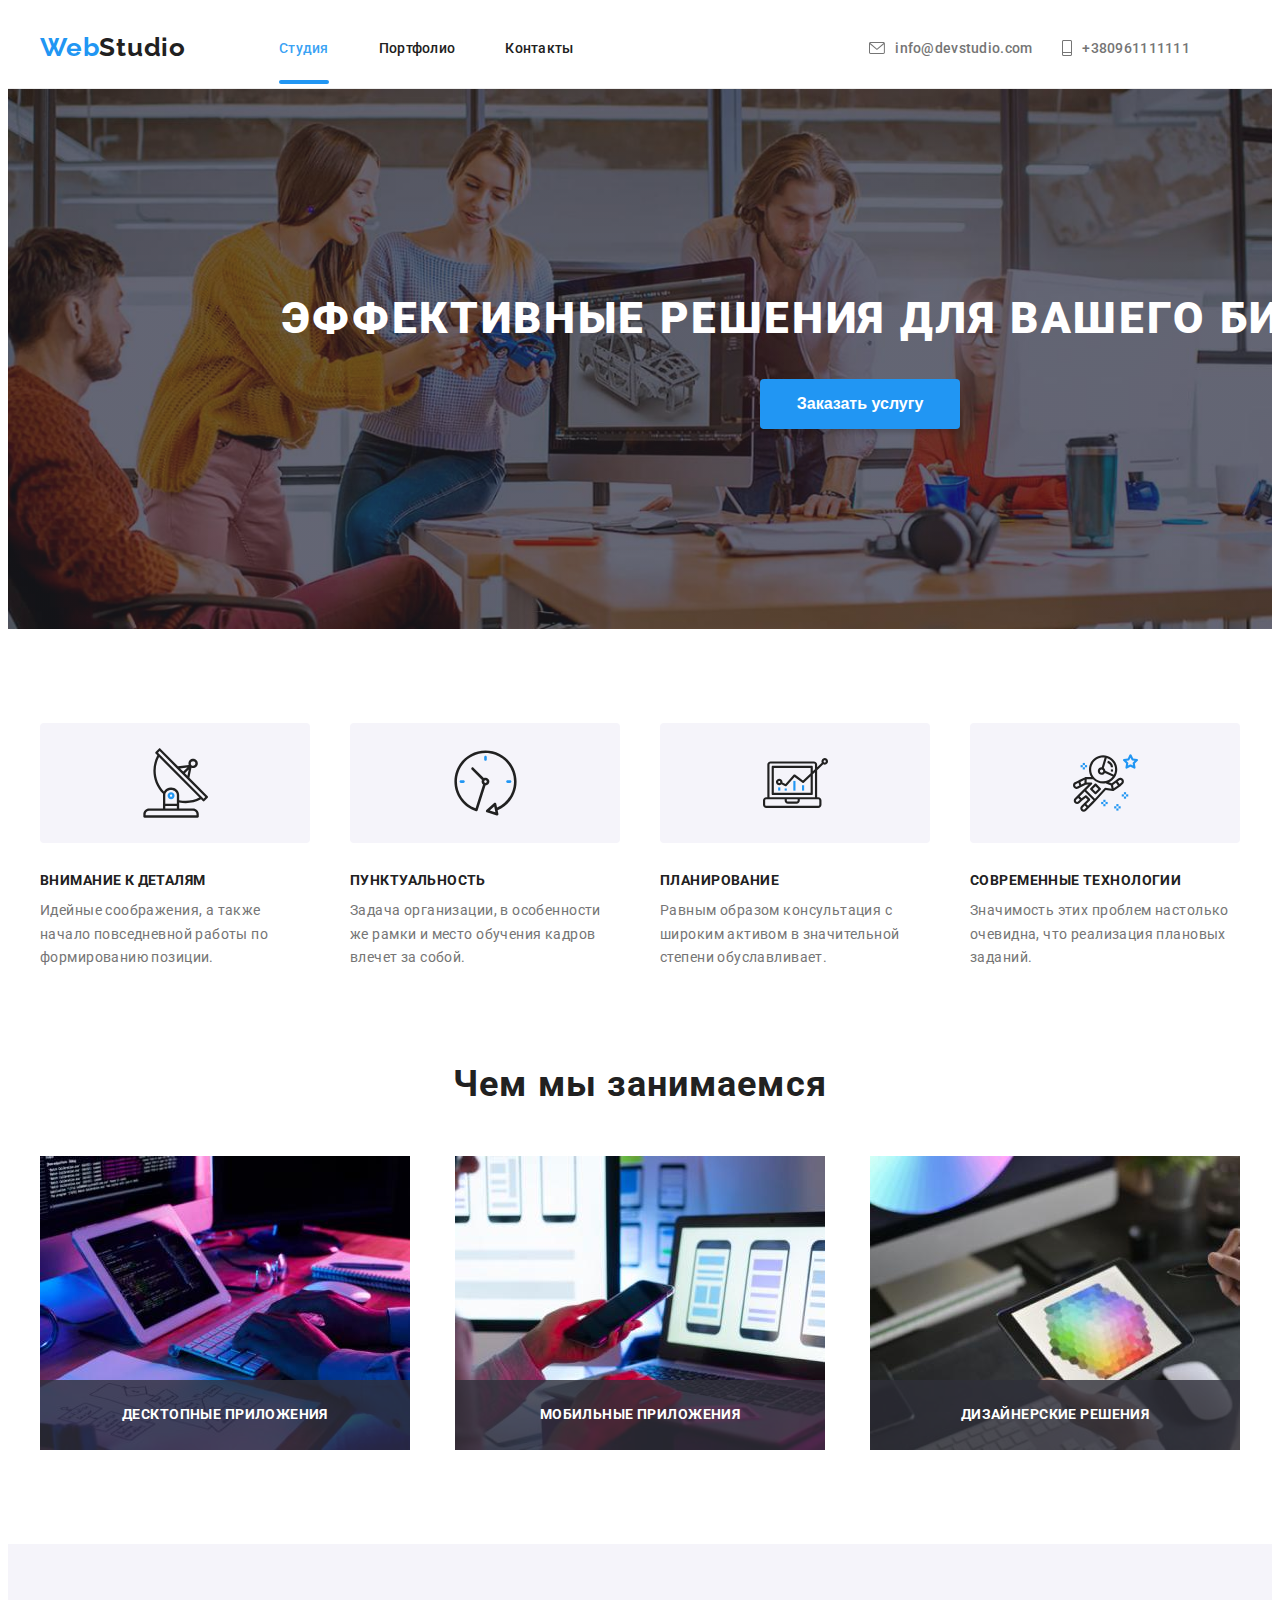
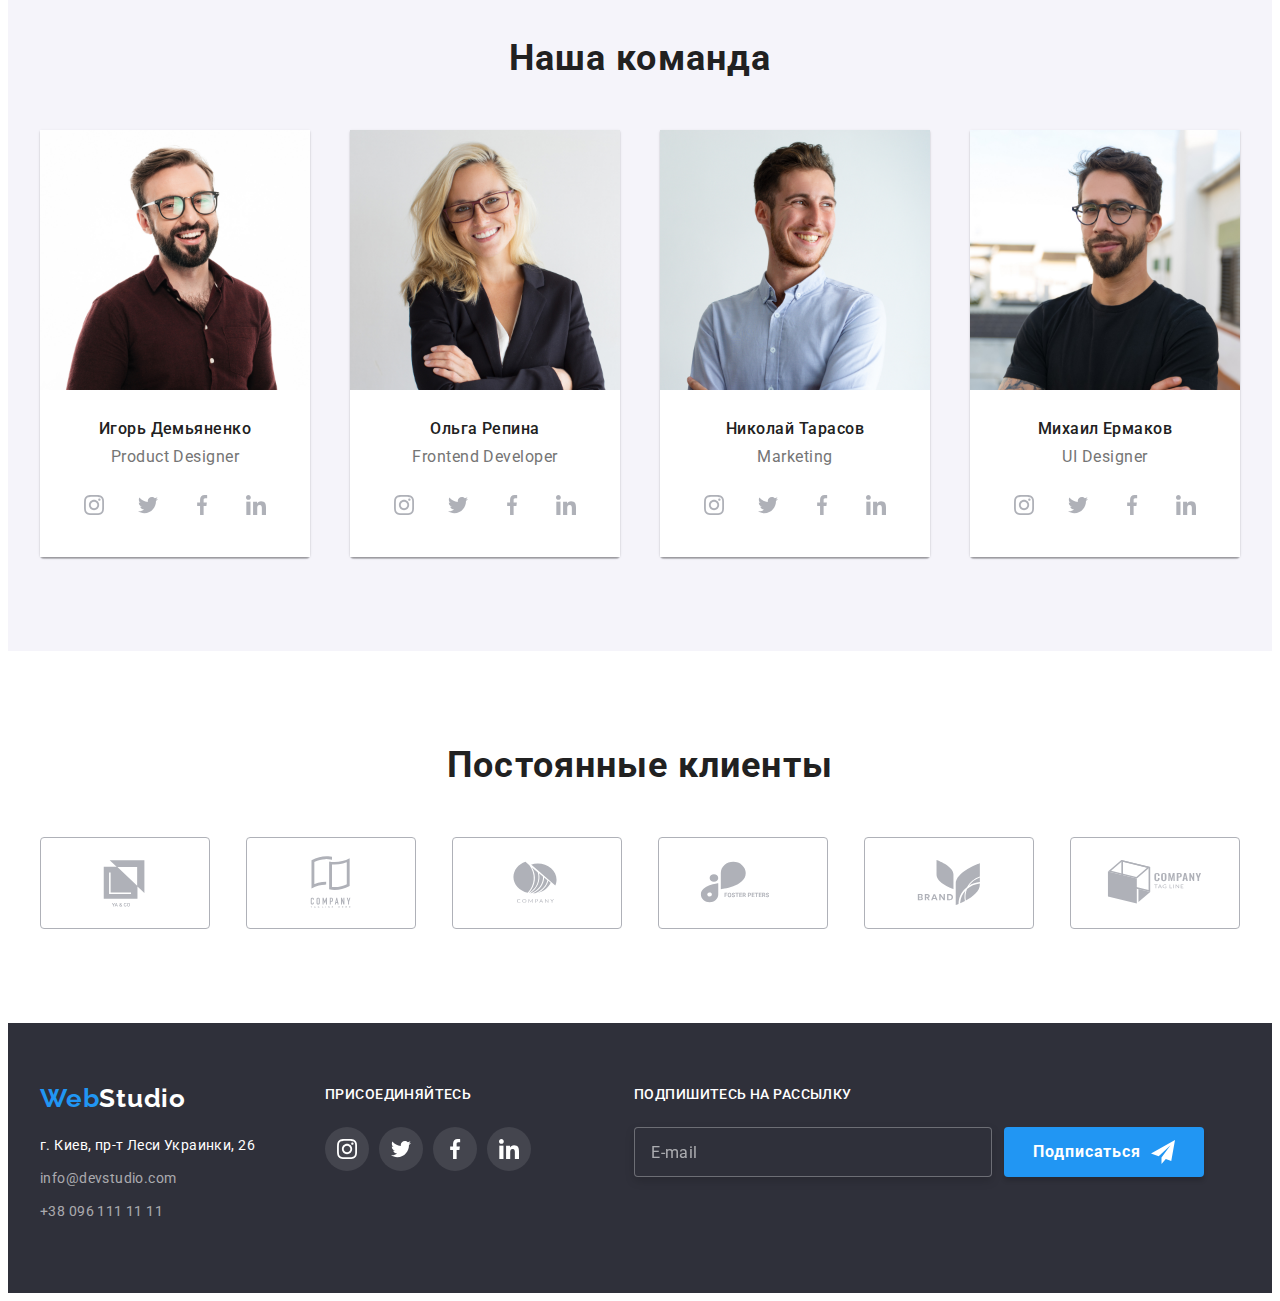
==== index.html @ 68a0ee24 "разбивка по файлам" ====
<!DOCTYPE html>
<html lang="ru">
<head>
    <meta charset="UTF-8">
    <meta http-equiv="X-UA-Compatible" content="IE=edge">
    <meta name="viewport" content="width=device-width, initial-scale=1.0">
    <title>Document</title>
    <link href="https://fonts.googleapis.com/css2?family=Raleway:wght@700&family=Roboto:wght@400;500;700;900&display=swap"
    rel="stylesheet">
    <link
    rel="stylesheet"
    href="https://cdnjs.cloudflare.com/ajax/libs/modern-normalize/1.0.0/modern-normalize.min.css"
    integrity="sha512-ISS7cAi1PEhQ8jnbJpJZMd29NlhNj4AWYyLOSp2CE/CsHxTCu+r+t0D2yoJudVrd0/8fTVPUVDzY5Tvli75u/g=="
    crossorigin="anonymous"/>
<link rel="stylesheet" href="./css/styles.css">
<link rel="stylesheet" href="./css/main.min.css">
</head>
<body>
    <header class="header">
        <div class="container header-container">
          <nav class="header-navigation">
            <a class="link header-logo" href="http://WebStudio">Web<span class="logo-second-color">Studio</span> </a>
            <ul class="list header-list">
              <li class="header-item">
                <a class="link header-link current" href="./index.html">Студия</a>
              </li>
              <li class="header-item">
                <a class="link header-link" href="./portfolio.html">Портфолио</a>
              </li>
              <li class="header-item"><a class="link header-link" href="">Контакты</a></li>
            </ul>
          </nav>
          <ul class="list contacts-list">
            <li class="header-contacts">
              <a class="link header-mail" href="tel:info@devstudio.com">
              <svg class="header-icon" width="16" height="12"> <use href="./images/icons.svg#icon-envelope">
              </use></svg>info@devstudio.com</a></li>
            <li class="header-contacts">
              <a class="link header-mail" href="mailto:+380961111111">
                <svg class="header-icon" width="10" height="16">
                  <use href="./images/icons.svg#icon-mobilka"></use>
                </svg> +380961111111</a></li>
          </ul>
        </div>
      </header>

<main class="main">
<section class="section motto">
    <div class="container motto-container">
    <h1 class="title-one">Эффективные решения для вашего бизнеса</h1>
    <button class="btn main-btn" type="button" data-modal-open>Заказать услугу</button>
    </div>
</section>

<section class="section hero">
    <div class="container hero-container">
    <ul class="list hero-list">
        <li class="hero-item"><div class="hero-box"><svg class="hero-icon" width="65" height="70">
            <use href="./images/icons.svg#icon-tarelka"></use>
        </svg> </div><h3 class="title-three">Внимание к деталям</h3>
            <p class="hero-text">Идейные соображения, а также начало повседневной работы по формированию позиции.</p></li>
        <li class="hero-item"><div class="hero-box"><svg class="hero-icon" width="65" height="70">
            <use href="./images/icons.svg#icon-clock-1"></use>
        </svg> </div><h3 class="title-three">Пунктуальность</h3>
            <p class="hero-text">Задача организации, в особенности же рамки и место обучения кадров влечет за собой.</p></li>
        <li class="hero-item"> <div class="hero-box"> <svg class="hero-icon" width="65" height="70">
            <use href="./images/icons.svg#icon-diagram-1"></use>
        </svg> </div> <h3 class="title-three">Планирование</h3>
            <p class="hero-text">Равным образом консультация с широким активом в значительной степени обуславливает.</p></li>
        <li class="hero-item"> <div class="hero-box">  <svg class="hero-icon" width="65" height="70">
            <use href="./images/icons.svg#icon-astronaut-1"></use>
        </svg> </div><h3 class="title-three">Современные технологии</h3>
            <p class="hero-text">Значимость этих проблем настолько очевидна, что реализация плановых заданий.</p></li>
    </ul>
    </div>
</section>

<section class="section whaddowedo">
    <div class="container whaddowedo-container">
    <h2 class="title-two">Чем мы занимаемся</h2>
    <ul class="list whaddowedo-list">
        <li class="whaddowedo-item">
            <img src="./images/ruki.jpg" alt="чем мы занимаемся" width="370" height="294">
            <div class="whaddowedo-box">
                <p class="whaddowedo-text">Десктопные приложения</p>
            </div>
        </li>
    <li class="whaddowedo-item">
        <img src="./images/mobila.jpg" alt="для мобильных устройств" width="370" height="294">
        <div class="whaddowedo-box">
            <p class="whaddowedo-text">Мобильные приложения</p>
        </div>
    </li>
    <li class="whaddowedo-item">
        <img src="./images/planshet.jpg" alt="для планшетов" width="370" height="294">
        <div class="whaddowedo-box">
            <p class="whaddowedo-text">Дизайнерские решения</p>
        </div>
    </li>
   </ul>
    </div>
</section>


<section class="section team">
    <div class="container team-container"> 
    <h2 class="title-two">Наша команда</h2>
    <ul class="list team-list">
        <li class="team-item"><img src="./images/demianenko.jpg" alt="Демьяненко" width="270" height="260"> <div class="team-card"> <h3 class="title-four">Игорь Демьяненко</h3><p class="team-text" lang="en">Product Designer</p>
            <ul class="team-social-list">
        <li class="list team-social-item"><a class="team-social-link" href="#">
            <svg class="team-social-icon" width = "20" height = "20">
                <use href="./images/icons.svg#icon-instagram-2"></use>
            </svg> 
        </a></li>
        <li class="list team-social-item"> <a class="team-social-link" href="#"><svg class="team-social-icon" width = "20" height = "20">
            <use href="./images/icons.svg#icon-twitter-1"></use>
        </svg> </a></li>
        <li class="list team-social-item"><a class="team-social-link" href="#"><svg class="team-social-icon" width = "20" height = "20">
            <use href="./images/icons.svg#icon-facebook-1"></use>
        </svg> </a></li>
        <li class="list team-social-item"><a class="team-social-link" href="#"><svg class="team-social-icon" width = "20" height = "20">
            <use href="./images/icons.svg#icon-linkedin-1"></use>
        </svg> </a></li>
    </ul></div></li>
        <li class="team-item"><img src="./images/repina.jpg" alt="Репина" width="270" height="260"><div class="team-card"><h3 class="title-four">Ольга Репина</h3><p class="team-text" lang="en">Frontend Developer
        </p>         <ul class="team-social-list">
            <li class="list team-social-item"><a class="team-social-link" href="#">
                <svg class="team-social-icon" width = "20" height = "20">
                    <use href="./images/icons.svg#icon-instagram-2"></use>
                </svg> 
            </a></li>
            <li class="list team-social-item"> <a class="team-social-link" href="#"><svg class="team-social-icon" width = "20" height = "20">
                <use href="./images/icons.svg#icon-twitter-1"></use>
            </svg> </a></li>
            <li class="list team-social-item"><a class="team-social-link" href="#"><svg class="team-social-icon" width = "20" height = "20">
                <use href="./images/icons.svg#icon-facebook-1"></use>
            </svg> </a></li>
            <li class="list team-social-item"><a class="team-social-link" href="#"><svg class="team-social-icon" width = "20" height = "20">
                <use href="./images/icons.svg#icon-linkedin-1"></use>
            </svg> </a></li>
        </ul></div></li>
        <li class="team-item"><img src="./images/tarasov.jpg" alt="Тарасов" width="270" height="260"><div class="team-card"><h3 class="title-four">Николай Тарасов</h3><p class="team-text" lang="en">Marketing</p>         <ul class="team-social-list">
            <li class="list team-social-item"><a class="team-social-link" href="#">
                <svg class="team-social-icon" width = "20" height = "20">
                    <use href="./images/icons.svg#icon-instagram-2"></use>
                </svg> 
            </a></li>
            <li class="list team-social-item"> <a class="team-social-link" href="#"><svg class="team-social-icon" width = "20" height = "20">
                <use href="./images/icons.svg#icon-twitter-1"></use>
            </svg> </a></li>
            <li class="list team-social-item"><a class="team-social-link" href="#"><svg class="team-social-icon" width = "20" height = "20">
                <use href="./images/icons.svg#icon-facebook-1"></use>
            </svg> </a></li>
            <li class="list team-social-item"><a class="team-social-link" href="#"><svg class="team-social-icon" width = "20" height = "20">
                <use href="./images/icons.svg#icon-linkedin-1"></use>
            </svg> </a></li>
        </ul></div></li>
        <li class="team-item"><img src="./images/yermakov.jpg" alt="Ермаков" width="270" height="260"><div class="team-card"><h3 class="title-four">Михаил Ермаков</h3><p class="team-text" lang="en">UI Designer</p>         <ul class="team-social-list">
            <li class="list team-social-item"><a class="team-social-link" href="#">
                <svg class="team-social-icon" width = "20" height = "20">
                    <use href="./images/icons.svg#icon-instagram-2"></use>
                </svg> 
            </a></li>
            <li class="list team-social-item"> <a class="team-social-link" href="#"><svg class="team-social-icon" width = "20" height = "20">
                <use href="./images/icons.svg#icon-twitter-1"></use>
            </svg> </a></li>
            <li class="list team-social-item"><a class="team-social-link" href="#"><svg class="team-social-icon" width = "20" height = "20">
                <use href="./images/icons.svg#icon-facebook-1"></use>
            </svg> </a></li>
            <li class="list team-social-item"><a class="team-social-link" href="#"><svg class="team-social-icon" width = "20" height = "20">
                <use href="./images/icons.svg#icon-linkedin-1"></use>
            </svg> </a></li>
        </ul></div></li>
    </ul>
    </div>
</section>

<section class="section clients">
    <div class="container">
        <h2 class="title-two">Постоянные клиенты</h2>
    <ul class="list clients-list">
        <li class="clients-item"><a class="clients-link" href="#"><svg class="clients-icon">
            <use href="./images/icons.svg#icon-logosquare"></use></svg></a></li>
        <li class="clients-item"><a class="clients-link" href="#"><svg class="clients-icon">
            <use href="./images/icons.svg#icon-logobook"></use></svg></a></li>
        <li class="clients-item"><a class="clients-link" href="#"><svg class="clients-icon">
            <use href="./images/icons.svg#icon-logooval"></use></svg></a></li>
        <li class="clients-item"><a class="clients-link" href="#"><svg class="clients-icon">
            <use href="./images/icons.svg#icon-logofoster"></use></svg></a></li>
        <li class="clients-item"><a class="clients-link" href="#"><svg class="clients-icon">
            <use href="./images/icons.svg#icon-logobrand"></use></svg></a></li>
        <li class="clients-item"><a class="clients-link" href="#"><svg class="clients-icon">
            <use href="./images/icons.svg#icon-logocomp"></use></svg></a></li>
    </ul>
    </div>
</section>

</main>
<footer class="footer">
    <div class="container footer-container">
        <div class="footer-contacts">
    <a class="link footer-logo" href="http://WebStudio">Web<span class="logo-third-color">Studio</span> </a>
<address>
    <ul class="list footer-list">
        <li class="footer-contact"><a class="link footer-address" href="https://goo.gl/maps/e6FK5a6FQXhLv9fTA" target="_blank" rel="noopener noreferrer">г. Киев, пр-т Леси Украинки, 26</a>
</li>
<li class="footer-contact"><a class="link footer-mail" href="mailto:info@example.com">info@devstudio.com</a> 
</li>
<li class="footer-contact"><a class="link footer-mail" href="tel:+380961111111">+38 096 111 11 11</a>
</li>
</ul>
</address>
        </div>
<div class="footer-social">
    <h4 class="title-five">присоединяйтесь</h4>
    <ul class="list footer-social-list"> 
        <li><a class="footer-social-link" href="#"><svg class="footer-social-icon" width = "20" height = "20">
            <use href="./images/icons.svg#icon-instagram-2"></use>
        </svg> </a></li>
        <li><a class="footer-social-link" href="#"><svg class="footer-social-icon" width = "20" height = "20">
            <use href="./images/icons.svg#icon-twitter-1"></use>
        </svg> </a></li>
        <li><a class="footer-social-link" href="#"><svg class="footer-social-icon" width = "20" height = "20">
            <use href="./images/icons.svg#icon-facebook-1"></use>
        </svg> </a></li>
        <li><a class="footer-social-link" href="#"><svg class="footer-social-icon" width = "20" height = "20">
            <use href="./images/icons.svg#icon-linkedin-1"></use>
        </svg> </a></li>
    </ul>
</div>
<div class="footer-subscribe">
<h4 class="title-five">Подпишитесь на рассылку</h4>
<div class="subscribe-wrap">
    <form action="#" class="subscribe">
        <input type="text" 
        class="subscribe-input" 
        name="email" 
        placeholder="E-mail">
    </form>
    <button type="submit" class="btn subscribe-btn">Подписаться <svg class="subscribe-btn-icon" width = "24" height = "24">
        <use href="./images/icons.svg#icon-send"></use>
    </svg></button>
</div>
</div>
    </div>
</footer>
<div class="backdrop is-hidden" data-modal>
    <div class="modal">
    <button type="button" class="modal-close" data-modal-close>
    <svg class="modal-close-icon" width="11" height="11"> <use href="./images/icons.svg#icon-close"></use>
            </svg>
        </button>
        <p class="modal-title">Оставьте свои данные, мы вам перезвоним</p>
        <form action="#" class="modal-form">
            <div class="modal-field">
            <label class="modal-label-text">Имя </label>
            <div class="input-wrap">
            <input type="text" name="user-name" id="" class="modal-form-input" >
            <svg class="input-icon" width = "12" height = "12">
                <use href="./images/icons.svg#icon-head"></use></svg></div>
        </div>
        <div class="modal-field">
            <label class="modal-label-text">Телефон </label><div class="input-wrap">
            <input type="text" name="user-tel" id="" class="modal-form-input"><svg class="input-icon" width = "13" height = "13">
                <use href="./images/icons.svg#icon-truba"></use></svg></div>
        </div>
        <div class="modal-field">   
            <label class="modal-label-text">
                Почта </label><div class="input-wrap">
            <input type="text" name="user-email" id="" class="modal-form-input"><svg class="input-icon" width = "15" height = "12">
                <use href="./images/icons.svg#icon-email-black"></use></svg>
        </div> </div>
        <div class="modal-field"> 
        <label class="modal-label-text">
                Комментарий </label>
            <textarea name="user-comment"
            id="user-comment"
            class="modal-form-comment"
            placeholder="Введите текст"></textarea> 
        </div>

        <div class="modal-field">   
         <input type="checkbox" name="policy" id="policy" class="modal-check visually-hidden">
        
<label for="policy" class="policy-text"><span class="policy-item">
    <svg class="check-icon" width = "11" height = "8">
        <use href="./images/icons.svg#icon-check"></use></svg>
</span> Соглашаюсь с рассылкой и принимаю <a href="#" class="link policy-link"> Условия договора</a></label></div>

            <button type="submit" class="btn main-btn modal-btn">Отправить</button>


        </form>
    </div>
</div>
<script src="./js/modal.js"></script>
</body>
</html>
---- css/styles.css ----
/*------------------------------------------------HEADER------------------------*/

/*------------------------------------------------main------------------------*/


/*------------------------------------------ FOOTER -------------------------*/


/*----------------------------PORTFOLIO--------------------------*/
---- css/main.min.css ----
:root{--header-text-color: #757575;--main-title-color: #ffffff;--second-title-color: #212121;--main-text-color: #757575;--second-text-color: rgba(255, 255, 255, 0.6);--logo-color: #2196f3;--logo-second-color: #212121;--logo-third-color: #ffffff;--accent-color: #2196f3;--main-btn-color: #2196f3;--footer-bcg-color: #2f303a;--portfolio-button-color: #f5f4fa;--motto-background-color: rgba(47, 48, 58, 0.4)}p,h1,h2,h3,h4,h5,h6{margin:0}ul{margin:0;padding:0}img{display:block}body{font-family:'Raleway', sans-serif;font-family:'Roboto', sans-serif}.list{list-style:none;padding:0;margin:0}.link{text-decoration:none}.container{width:1200px;margin-left:auto;margin-right:auto;margin:0 auto;padding-left:15px;padding-right:15px}.section{padding-top:94px;padding-bottom:94px}.visually-hidden{position:absolute;white-space:nowrap;width:1px;height:1px;overflow:hidden;border:0;padding:0;clip:rect(0 0 0 0);clip-path:inset(50%);margin:-1px}.btn{border:none;border-radius:4px;cursor:pointer;outline:none}.header{background-color:#ffffff;border-bottom:1px solid #ececec}.header-list{display:flex;align-items:center}.contacts-list{display:flex;align-items:center;margin-left:auto;margin-right:50px}.header-container{display:flex;align-items:center}.header-navigation{display:flex;align-items:center}.header-logo{padding-right:93px;padding-top:24px;padding-bottom:25px}.header-logo{font-family:Raleway;font-weight:700;font-size:26px;line-height:1.19;letter-spacing:0.03em;color:var(--logo-color);transition:color 250ms cubic-bezier(0.4, 0, 0.2, 1)}.logo-second-color{color:var(--logo-second-color)}.logo-third-color{color:var(--logo-third-color)}.header-logo:focus,.header-logo:hover{color:var(--accent-color)}.header-item:not(:last-child){padding-right:50px}.header-link{font-weight:500;font-size:14px;line-height:1.14;letter-spacing:0.02em;color:var(--second-title-color);transition:color 250ms cubic-bezier(0.4, 0, 0.2, 1);position:relative}.header-link.current{color:rgba(33,150,243,0.9)}.header-link.current::after{content:"";width:100%;height:4px;border-radius:2px;background-color:var(--accent-color);position:absolute;display:block;bottom:-28px;left:0}.header-link:hover,.header-link:focus{color:var(--accent-color)}.header-icon{fill:currentColor;margin-right:10px}.header-icon:hover,.header-icon:focus{color:var(--accent-color)}.header-contacts{margin-right:0;margin-left:30px}.header-mail{display:flex;align-items:center;font-weight:500;font-size:14px;line-height:1.33;letter-spacing:0.02em;color:var(--main-text-color);transition:color 250ms cubic-bezier(0.4, 0, 0.2, 1)}.header-mail:hover,.header-mail:focus{color:var(--accent-color)}.motto{background-image:linear-gradient(rgba(47,48,58,0.4), rgba(47,48,58,0.4)),url(../images/mottoback.jpg);background-repeat:no-repeat;background-position:center;background-size:cover;padding-top:200px;padding-bottom:200px}.title-one{font-weight:900;font-size:44px;line-height:1.36;text-align:center;letter-spacing:0.06em;text-transform:uppercase;color:var(--main-title-color)}.motto-container{padding-right:252px;padding-left:252px;text-align:center}.main-btn{padding:10px 32px;background-color:var(--main-btn-color);font-weight:700;font-size:16px;line-height:1.9;width:200px;height:50px;margin-top:30px;box-shadow:0px 4px 4px rgba(0,0,0,0.15);border-radius:4px;color:#ffffff;cursor:pointer;outline:none}.main-btn:active{background-color:var(--second-title-color)}.hero-list{display:flex;justify-content:space-between}.hero-item{max-width:270px}.hero-box{width:270px;height:120px;background-color:#f5f4fa;border-radius:4px;margin-right:30px;margin-bottom:30px;display:flex;align-items:center;justify-content:center}.title-three{font-weight:700;font-size:14px;line-height:1.14;letter-spacing:0.03em;margin-top:30px;margin-bottom:10px;text-transform:uppercase;color:var(--second-title-color)}.hero-text{font-size:14px;line-height:1.7;letter-spacing:0.03em;color:var(--main-text-color)}.hero-icon{max-width:70px;max-height:70px}.title-two{font-weight:700;font-size:36px;line-height:1.16;letter-spacing:0.03em;text-align:center;margin-bottom:50px;color:var(--second-title-color)}.whaddowedo-list{display:flex;flex-wrap:wrap;justify-content:space-between}.whaddowedo{padding-top:0px}.whaddowedo-item{position:relative}.whaddowedo-box{position:absolute;bottom:0;display:flex;justify-content:center;align-items:center;height:70px;width:100%;background-color:rgba(47,48,58,0.8)}.whaddowedo-text{font-weight:700;font-size:14px;line-height:1.14;text-align:center;letter-spacing:0.03em;text-transform:uppercase;color:#FFFFFF}.team{background-color:var(--portfolio-button-color)}.team-container{text-align:center}.team-list{display:flex;justify-content:space-between}.team-item{justify-content:space-between;width:270px;box-shadow:0px 1px 3px rgba(0,0,0,0.12),0px 1px 1px rgba(0,0,0,0.14),0px 2px 1px rgba(0,0,0,0.2);border-radius:0px 0px 4px 4px}.team-card{padding-top:30px;padding-bottom:30px;background-color:#fff}img{max-width:100%;height:auto}.title-four{font-weight:500;font-size:16px;line-height:1.18;letter-spacing:0.03em;color:var(--second-title-color)}.team-text{font-weight:400;font-size:16px;line-height:1.18;letter-spacing:0.03em;margin-top:10px;color:var(--main-text-color);margin-bottom:16px}.team-social-list{display:flex;justify-content:center}.team-social-item{width:44px;height:44px}.team-social-item+.team-social-item{margin-left:10px}.team-social-link{width:100%;height:100%;border-radius:50%;display:flex;align-items:center;justify-content:center;transition:color 250ms cubic-bezier(0.4, 0, 0.2, 1),background-color 250ms cubic-bezier(0.4, 0, 0.2, 1)}.team-social-link{fill:#AFB1B8}.team-social-link:hover,.team-social-link:focus{background-color:var(--accent-color)}.team-social-link:hover,.team-social-link:focus{fill:#ffffff}.clients-list{display:flex;justify-content:space-between}.clients-link{display:flex;width:170px;height:92px;align-items:center;justify-content:center;box-sizing:border-box;border:1px solid #afb1b8;border-radius:4px;transition:color 250ms cubic-bezier(0.4, 0, 0.2, 1)}.clients-icon{width:106px;height:60px;fill:#AFB1B8;display:block;margin-left:auto;margin-right:auto;transition:color 250ms cubic-bezier(0.4, 0, 0.2, 1)}.clients-link:hover,.clients-link:focus{border-color:var(--accent-color)}.clients-link:hover .clients-icon{fill:var(--accent-color)}.clients-link:focus .clients-icon{fill:var(--accent-color)}.footer{background-color:var(--footer-bcg-color);padding-top:60px;padding-bottom:60px}.footer-container{display:flex}.footer-logo{font-family:Raleway;font-weight:700;font-size:26px;line-height:1.19;letter-spacing:0.03em;margin-bottom:20px;color:var(--logo-color);transition:color 250ms cubic-bezier(0.4, 0, 0.2, 1)}.footer-list{padding-top:20px}.footer-contact{margin-bottom:9px}.footer-address{font-style:normal;font-weight:400;font-size:14px;line-height:1.71;letter-spacing:0.03em;color:var(--main-title-color);margin-bottom:9px;transition:color 250ms cubic-bezier(0.4, 0, 0.2, 1)}.footer-address:hover,.footer-address:focus{color:var(--accent-color)}.footer-mail{font-style:normal;font-weight:400;font-size:14px;line-height:1.71;letter-spacing:0.03em;color:var(--second-text-color);transition:color 250ms cubic-bezier(0.4, 0, 0.2, 1)}.footer-mail:hover,.footer-mail:focus{color:var(--accent-color)}.title-five{font-style:normal;font-weight:500;font-size:14px;line-height:1.71;letter-spacing:0.03em;margin-bottom:20px;color:var(--main-title-color);text-transform:uppercase}.footer-social{margin-left:70px}.footer-social-list{display:flex}.footer-social-link{width:44px;height:44px;border-radius:50%;display:flex;align-items:center;justify-content:center;background-color:rgba(255,255,255,0.1);margin-right:10px;transition:color 250ms cubic-bezier(0.4, 0, 0.2, 1),background-color 250ms cubic-bezier(0.4, 0, 0.2, 1)}.footer-social-link:hover,.footer-social-link:focus{background-color:var(--accent-color)}.footer-social-icon{fill:#ffffff}.footer-subscribe{margin-left:93px}.subscribe-wrap{display:flex;justify-content:space-between}.subscribe-input{width:358px;height:50px;background-color:var(--footer-bcg-color);padding-left:16px;display:flex;align-items:center;border:1px solid rgba(255,255,255,0.3);box-sizing:border-box;filter:drop-shadow(0px 4px 4px rgba(0,0,0,0.15));border-radius:4px;font-family:Roboto;font-weight:400;font-size:16px;line-height:1.25;letter-spacing:0.03em;color:var(--second-text-color);margin-right:12px}.subscribe-input::placeholder{font-family:Roboto;font-weight:400;font-size:16px;line-height:1.25;letter-spacing:0.03em;color:var(--second-text-color)}.subscribe-btn{width:200px;height:50px;display:flex;justify-content:center;align-items:center;font-family:Roboto;font-weight:700;font-size:16px;line-height:1.87;letter-spacing:0.06em;color:var(--main-title-color);background-color:var(--accent-color);box-shadow:0px 4px 4px rgba(0,0,0,0.15);outline:none}.subscribe-btn-icon{margin-left:10px}.backdrop{width:100vw;height:100vh;background-color:rgba(0,0,0,0.2);position:fixed;top:0;transition:opacity 1000ms, visibility 1000ms}.backdrop.is-hidden .modal{transform:scale(1.5);transition:transform 1000ms}.modal{width:528px;height:581px;background-color:#FFFFFF;box-shadow:0px 1px 3px rgba(0,0,0,0.12),0px 1px 1px rgba(0,0,0,0.14),0px 2px 1px rgba(0,0,0,0.2);border-radius:4px;position:absolute;top:50%;left:50%;transform:scale(1);transform:translate(-50%, -50%);transition:transform 1000ms;padding:40px}.modal-close{width:30px;height:30px;background-color:transparent;border:1px solid rgba(0,0,0,0.1);border-radius:50%;position:absolute;top:14px;right:14px;display:flex;align-items:center;justify-content:center;cursor:pointer}.modal-close:hover{color:var(--accent-color)}.modal-close-icon{fill:currentColor}.is-hidden{visibility:hidden;opacity:0;pointer-events:none}.modal-title{font-family:Roboto;font-weight:700;font-size:20px;line-height:1.15;text-align:center;letter-spacing:0.03em;color:var(--second-title-color);margin-bottom:12px}.modal-form-input{width:100%;height:40px;border:1px solid rgba(33,33,33,0.2);box-sizing:border-box;border-radius:4px;padding-left:35px;padding-right:15px;resize:none;outline:none;cursor:pointer;margin-top:4px;transition:250ms cubic-bezier(0.4, 0, 0.2, 1)}.modal-form-input:focus{border-color:var(--accent-color)}.modal-form-input:focus+.input-icon{fill:var(--accent-color)}.modal-field{width:100%;margin-bottom:10px}.input-wrap{position:relative}.modal-form-comment{width:100%;height:120px;border:1px solid rgba(33,33,33,0.2);box-sizing:border-box;border-radius:4px;padding-left:5px;padding-right:15px;padding-top:12px;resize:none;outline:none;margin-top:4px;margin-bottom:5px;transition:250ms cubic-bezier(0.4, 0, 0.2, 1);font-family:Roboto;font-weight:400;font-size:12px;line-height:1,16;letter-spacing:0.01em;color:var(--header-text-color)}.modal-form-comment:focus{border-color:var(--accent-color)}.modal-label-text{font-family:Roboto;font-weight:400;font-size:12px;line-height:1,16;letter-spacing:0.01em;color:var(--header-text-color)}.modal-check:checked+.policy-text .policy-item{background-color:var(--accent-color);border:0}.policy-item{width:16px;height:15px;border:2px solid;color:var(--logo-second-color);border-radius:2px;margin-right:5px;margin-left:12px;display:flex;align-items:center;justify-content:center}.input-icon{position:absolute;left:15px;top:50%;transform:translateY(-50%);transition:fill 250ms cubic-bezier(0.4, 0, 0.2, 1)}.check-icon{fill:var(--main-title-color);transition:color 250ms cubic-bezier(0.4, 0, 0.2, 1)}.policy-text{display:flex;font-family:Roboto;font-weight:400;font-size:14px;line-height:1,71;letter-spacing:0.03em;color:#757575;margin-bottom:30px}.policy-link{color:var(--accent-color);text-decoration:underline;margin-left:5px}.modal-btn{display:block;margin:0 auto}.works-button{height:38px;background:var(--portfolio-button-color);padding-top:6px;padding-bottom:6px;padding-left:22px;padding-right:22px;font-weight:500;font-size:16px;line-height:1.62;letter-spacing:0.03em;cursor:pointer;border:none;text-align:center;border-radius:4px;margin-left:8px;transition:color 250ms cubic-bezier(0.4, 0, 0.2, 1),background-color 250ms cubic-bezier(0.4, 0, 0.2, 1)}.works-button:hover,.works-button:focus{color:#ffffff;background-color:var(--accent-color)}.works-button:hover,.works-button:focus{box-shadow:0px 3px 1px rgba(0,0,0,0.1),0px 1px 2px rgba(0,0,0,0.08),0px 2px 2px rgba(0,0,0,0.12);border-radius:4px}.works-button-list{display:flex;justify-content:center;margin-bottom:50px}.works-list{display:flex;flex-wrap:wrap}.works-item{max-width:370px;transition:box-shadow 250ms cubic-bezier(0.4, 0, 0.2, 1)}.works-item:hover .works-item-text{transform:translateY(0)}.works-item:hover,.works-item:focus{box-shadow:0px 1px 1px rgba(0,0,0,0.12),0px 4px 4px rgba(0,0,0,0.06),1px 4px 6px rgba(0,0,0,0.16)}.works-wrap{position:relative;overflow:hidden}.works-item-text{max-width:370px;position:absolute;top:0;left:0;background-color:rgba(33,150,243,0.9);padding:63px 24px 63px 24px;color:#ffffff;font-size:18px;line-height:1.56;letter-spacing:0.03em;overflow:auto;height:100%;transform:translateY(100%);transition:transform 250ms linear}.works-card{padding-top:20px;padding-bottom:20px;padding-left:24px;padding-right:24px;border:1px solid #EEEEEE}.works-item{margin-right:30px;margin-bottom:30px}.works-item:nth-child(3n){margin-right:0}.works-item:nth-child(n+7){margin-bottom:0px}.works-title{font-family:Roboto;font-weight:700;font-size:18px;line-height:2;letter-spacing:0.06em;margin-bottom:4px}.works-text{font-size:16px;line-height:1.87;letter-spacing:0.03em;color:var(--header-text-color)}
/*# sourceMappingURL=main.min.css.map */
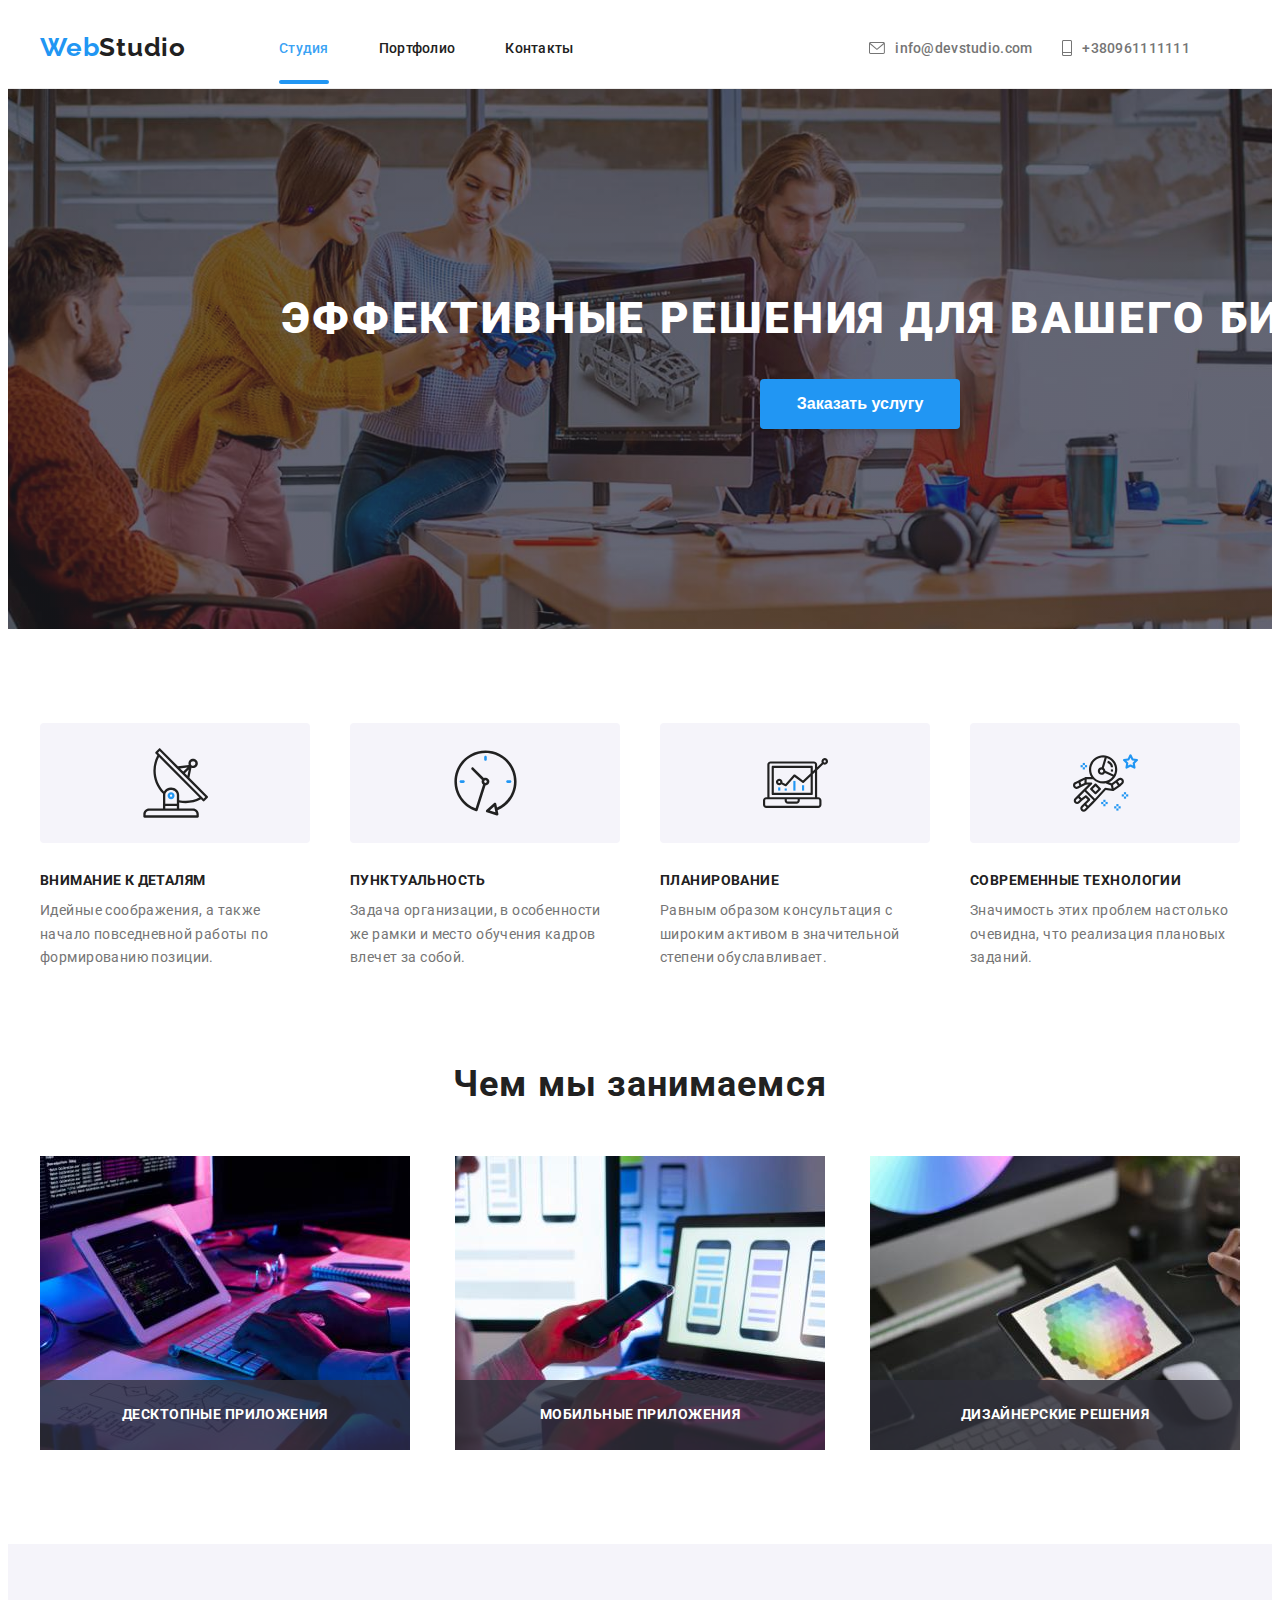
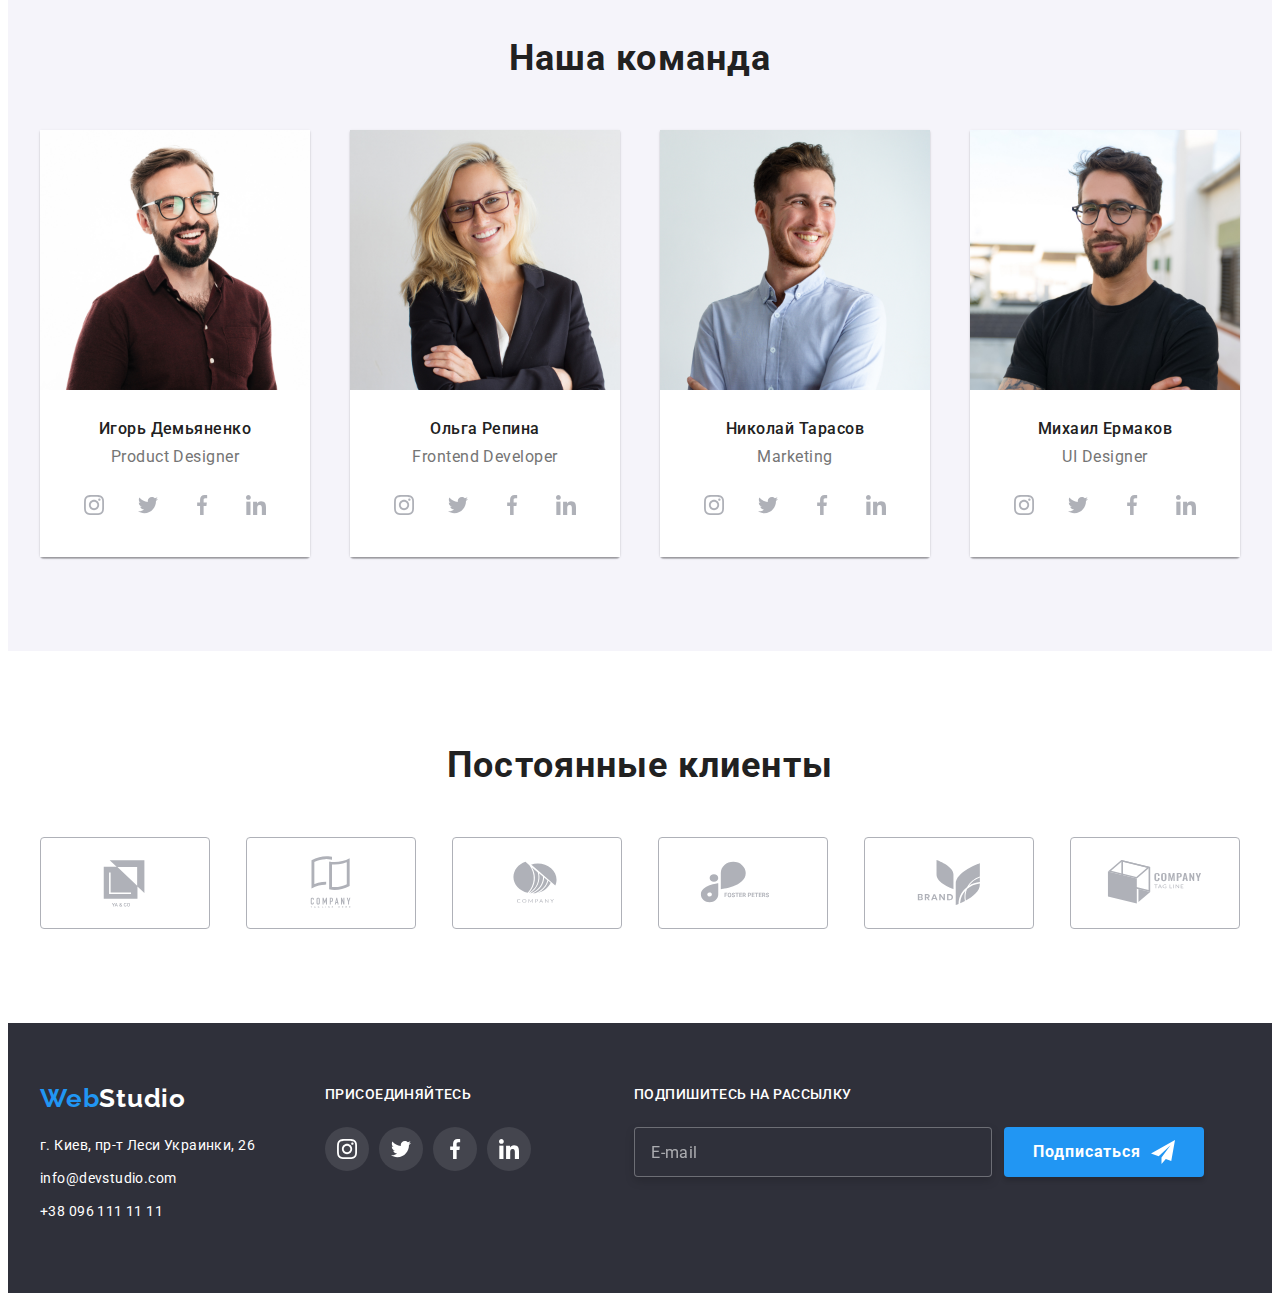
==== commit 06a8ad24: "вложенность" ====
--- a/index.html
+++ b/index.html
@@ -12,7 +12,6 @@
     href="https://cdnjs.cloudflare.com/ajax/libs/modern-normalize/1.0.0/modern-normalize.min.css"
     integrity="sha512-ISS7cAi1PEhQ8jnbJpJZMd29NlhNj4AWYyLOSp2CE/CsHxTCu+r+t0D2yoJudVrd0/8fTVPUVDzY5Tvli75u/g=="
     crossorigin="anonymous"/>
-<link rel="stylesheet" href="./css/styles.css">
 <link rel="stylesheet" href="./css/main.min.css">
 </head>
 <body>
@@ -205,9 +204,9 @@
     <ul class="list footer-list">
         <li class="footer-contact"><a class="link footer-address" href="https://goo.gl/maps/e6FK5a6FQXhLv9fTA" target="_blank" rel="noopener noreferrer">г. Киев, пр-т Леси Украинки, 26</a>
 </li>
-<li class="footer-contact"><a class="link footer-mail" href="mailto:info@example.com">info@devstudio.com</a> 
+<li class="footer-contact"><a class="link footer-address" href="mailto:info@example.com">info@devstudio.com</a> 
 </li>
-<li class="footer-contact"><a class="link footer-mail" href="tel:+380961111111">+38 096 111 11 11</a>
+<li class="footer-contact"><a class="link footer-address" href="tel:+380961111111">+38 096 111 11 11</a>
 </li>
 </ul>
 </address>
--- a/css/main.min.css
+++ b/css/main.min.css
@@ -1,2 +1,2 @@
-:root{--header-text-color: #757575;--main-title-color: #ffffff;--second-title-color: #212121;--main-text-color: #757575;--second-text-color: rgba(255, 255, 255, 0.6);--logo-color: #2196f3;--logo-second-color: #212121;--logo-third-color: #ffffff;--accent-color: #2196f3;--main-btn-color: #2196f3;--footer-bcg-color: #2f303a;--portfolio-button-color: #f5f4fa;--motto-background-color: rgba(47, 48, 58, 0.4)}p,h1,h2,h3,h4,h5,h6{margin:0}ul{margin:0;padding:0}img{display:block}body{font-family:'Raleway', sans-serif;font-family:'Roboto', sans-serif}.list{list-style:none;padding:0;margin:0}.link{text-decoration:none}.container{width:1200px;margin-left:auto;margin-right:auto;margin:0 auto;padding-left:15px;padding-right:15px}.section{padding-top:94px;padding-bottom:94px}.visually-hidden{position:absolute;white-space:nowrap;width:1px;height:1px;overflow:hidden;border:0;padding:0;clip:rect(0 0 0 0);clip-path:inset(50%);margin:-1px}.btn{border:none;border-radius:4px;cursor:pointer;outline:none}.header{background-color:#ffffff;border-bottom:1px solid #ececec}.header-list{display:flex;align-items:center}.contacts-list{display:flex;align-items:center;margin-left:auto;margin-right:50px}.header-container{display:flex;align-items:center}.header-navigation{display:flex;align-items:center}.header-logo{padding-right:93px;padding-top:24px;padding-bottom:25px}.header-logo{font-family:Raleway;font-weight:700;font-size:26px;line-height:1.19;letter-spacing:0.03em;color:var(--logo-color);transition:color 250ms cubic-bezier(0.4, 0, 0.2, 1)}.logo-second-color{color:var(--logo-second-color)}.logo-third-color{color:var(--logo-third-color)}.header-logo:focus,.header-logo:hover{color:var(--accent-color)}.header-item:not(:last-child){padding-right:50px}.header-link{font-weight:500;font-size:14px;line-height:1.14;letter-spacing:0.02em;color:var(--second-title-color);transition:color 250ms cubic-bezier(0.4, 0, 0.2, 1);position:relative}.header-link.current{color:rgba(33,150,243,0.9)}.header-link.current::after{content:"";width:100%;height:4px;border-radius:2px;background-color:var(--accent-color);position:absolute;display:block;bottom:-28px;left:0}.header-link:hover,.header-link:focus{color:var(--accent-color)}.header-icon{fill:currentColor;margin-right:10px}.header-icon:hover,.header-icon:focus{color:var(--accent-color)}.header-contacts{margin-right:0;margin-left:30px}.header-mail{display:flex;align-items:center;font-weight:500;font-size:14px;line-height:1.33;letter-spacing:0.02em;color:var(--main-text-color);transition:color 250ms cubic-bezier(0.4, 0, 0.2, 1)}.header-mail:hover,.header-mail:focus{color:var(--accent-color)}.motto{background-image:linear-gradient(rgba(47,48,58,0.4), rgba(47,48,58,0.4)),url(../images/mottoback.jpg);background-repeat:no-repeat;background-position:center;background-size:cover;padding-top:200px;padding-bottom:200px}.title-one{font-weight:900;font-size:44px;line-height:1.36;text-align:center;letter-spacing:0.06em;text-transform:uppercase;color:var(--main-title-color)}.motto-container{padding-right:252px;padding-left:252px;text-align:center}.main-btn{padding:10px 32px;background-color:var(--main-btn-color);font-weight:700;font-size:16px;line-height:1.9;width:200px;height:50px;margin-top:30px;box-shadow:0px 4px 4px rgba(0,0,0,0.15);border-radius:4px;color:#ffffff;cursor:pointer;outline:none}.main-btn:active{background-color:var(--second-title-color)}.hero-list{display:flex;justify-content:space-between}.hero-item{max-width:270px}.hero-box{width:270px;height:120px;background-color:#f5f4fa;border-radius:4px;margin-right:30px;margin-bottom:30px;display:flex;align-items:center;justify-content:center}.title-three{font-weight:700;font-size:14px;line-height:1.14;letter-spacing:0.03em;margin-top:30px;margin-bottom:10px;text-transform:uppercase;color:var(--second-title-color)}.hero-text{font-size:14px;line-height:1.7;letter-spacing:0.03em;color:var(--main-text-color)}.hero-icon{max-width:70px;max-height:70px}.title-two{font-weight:700;font-size:36px;line-height:1.16;letter-spacing:0.03em;text-align:center;margin-bottom:50px;color:var(--second-title-color)}.whaddowedo-list{display:flex;flex-wrap:wrap;justify-content:space-between}.whaddowedo{padding-top:0px}.whaddowedo-item{position:relative}.whaddowedo-box{position:absolute;bottom:0;display:flex;justify-content:center;align-items:center;height:70px;width:100%;background-color:rgba(47,48,58,0.8)}.whaddowedo-text{font-weight:700;font-size:14px;line-height:1.14;text-align:center;letter-spacing:0.03em;text-transform:uppercase;color:#FFFFFF}.team{background-color:var(--portfolio-button-color)}.team-container{text-align:center}.team-list{display:flex;justify-content:space-between}.team-item{justify-content:space-between;width:270px;box-shadow:0px 1px 3px rgba(0,0,0,0.12),0px 1px 1px rgba(0,0,0,0.14),0px 2px 1px rgba(0,0,0,0.2);border-radius:0px 0px 4px 4px}.team-card{padding-top:30px;padding-bottom:30px;background-color:#fff}img{max-width:100%;height:auto}.title-four{font-weight:500;font-size:16px;line-height:1.18;letter-spacing:0.03em;color:var(--second-title-color)}.team-text{font-weight:400;font-size:16px;line-height:1.18;letter-spacing:0.03em;margin-top:10px;color:var(--main-text-color);margin-bottom:16px}.team-social-list{display:flex;justify-content:center}.team-social-item{width:44px;height:44px}.team-social-item+.team-social-item{margin-left:10px}.team-social-link{width:100%;height:100%;border-radius:50%;display:flex;align-items:center;justify-content:center;transition:color 250ms cubic-bezier(0.4, 0, 0.2, 1),background-color 250ms cubic-bezier(0.4, 0, 0.2, 1)}.team-social-link{fill:#AFB1B8}.team-social-link:hover,.team-social-link:focus{background-color:var(--accent-color)}.team-social-link:hover,.team-social-link:focus{fill:#ffffff}.clients-list{display:flex;justify-content:space-between}.clients-link{display:flex;width:170px;height:92px;align-items:center;justify-content:center;box-sizing:border-box;border:1px solid #afb1b8;border-radius:4px;transition:color 250ms cubic-bezier(0.4, 0, 0.2, 1)}.clients-icon{width:106px;height:60px;fill:#AFB1B8;display:block;margin-left:auto;margin-right:auto;transition:color 250ms cubic-bezier(0.4, 0, 0.2, 1)}.clients-link:hover,.clients-link:focus{border-color:var(--accent-color)}.clients-link:hover .clients-icon{fill:var(--accent-color)}.clients-link:focus .clients-icon{fill:var(--accent-color)}.footer{background-color:var(--footer-bcg-color);padding-top:60px;padding-bottom:60px}.footer-container{display:flex}.footer-logo{font-family:Raleway;font-weight:700;font-size:26px;line-height:1.19;letter-spacing:0.03em;margin-bottom:20px;color:var(--logo-color);transition:color 250ms cubic-bezier(0.4, 0, 0.2, 1)}.footer-list{padding-top:20px}.footer-contact{margin-bottom:9px}.footer-address{font-style:normal;font-weight:400;font-size:14px;line-height:1.71;letter-spacing:0.03em;color:var(--main-title-color);margin-bottom:9px;transition:color 250ms cubic-bezier(0.4, 0, 0.2, 1)}.footer-address:hover,.footer-address:focus{color:var(--accent-color)}.footer-mail{font-style:normal;font-weight:400;font-size:14px;line-height:1.71;letter-spacing:0.03em;color:var(--second-text-color);transition:color 250ms cubic-bezier(0.4, 0, 0.2, 1)}.footer-mail:hover,.footer-mail:focus{color:var(--accent-color)}.title-five{font-style:normal;font-weight:500;font-size:14px;line-height:1.71;letter-spacing:0.03em;margin-bottom:20px;color:var(--main-title-color);text-transform:uppercase}.footer-social{margin-left:70px}.footer-social-list{display:flex}.footer-social-link{width:44px;height:44px;border-radius:50%;display:flex;align-items:center;justify-content:center;background-color:rgba(255,255,255,0.1);margin-right:10px;transition:color 250ms cubic-bezier(0.4, 0, 0.2, 1),background-color 250ms cubic-bezier(0.4, 0, 0.2, 1)}.footer-social-link:hover,.footer-social-link:focus{background-color:var(--accent-color)}.footer-social-icon{fill:#ffffff}.footer-subscribe{margin-left:93px}.subscribe-wrap{display:flex;justify-content:space-between}.subscribe-input{width:358px;height:50px;background-color:var(--footer-bcg-color);padding-left:16px;display:flex;align-items:center;border:1px solid rgba(255,255,255,0.3);box-sizing:border-box;filter:drop-shadow(0px 4px 4px rgba(0,0,0,0.15));border-radius:4px;font-family:Roboto;font-weight:400;font-size:16px;line-height:1.25;letter-spacing:0.03em;color:var(--second-text-color);margin-right:12px}.subscribe-input::placeholder{font-family:Roboto;font-weight:400;font-size:16px;line-height:1.25;letter-spacing:0.03em;color:var(--second-text-color)}.subscribe-btn{width:200px;height:50px;display:flex;justify-content:center;align-items:center;font-family:Roboto;font-weight:700;font-size:16px;line-height:1.87;letter-spacing:0.06em;color:var(--main-title-color);background-color:var(--accent-color);box-shadow:0px 4px 4px rgba(0,0,0,0.15);outline:none}.subscribe-btn-icon{margin-left:10px}.backdrop{width:100vw;height:100vh;background-color:rgba(0,0,0,0.2);position:fixed;top:0;transition:opacity 1000ms, visibility 1000ms}.backdrop.is-hidden .modal{transform:scale(1.5);transition:transform 1000ms}.modal{width:528px;height:581px;background-color:#FFFFFF;box-shadow:0px 1px 3px rgba(0,0,0,0.12),0px 1px 1px rgba(0,0,0,0.14),0px 2px 1px rgba(0,0,0,0.2);border-radius:4px;position:absolute;top:50%;left:50%;transform:scale(1);transform:translate(-50%, -50%);transition:transform 1000ms;padding:40px}.modal-close{width:30px;height:30px;background-color:transparent;border:1px solid rgba(0,0,0,0.1);border-radius:50%;position:absolute;top:14px;right:14px;display:flex;align-items:center;justify-content:center;cursor:pointer}.modal-close:hover{color:var(--accent-color)}.modal-close-icon{fill:currentColor}.is-hidden{visibility:hidden;opacity:0;pointer-events:none}.modal-title{font-family:Roboto;font-weight:700;font-size:20px;line-height:1.15;text-align:center;letter-spacing:0.03em;color:var(--second-title-color);margin-bottom:12px}.modal-form-input{width:100%;height:40px;border:1px solid rgba(33,33,33,0.2);box-sizing:border-box;border-radius:4px;padding-left:35px;padding-right:15px;resize:none;outline:none;cursor:pointer;margin-top:4px;transition:250ms cubic-bezier(0.4, 0, 0.2, 1)}.modal-form-input:focus{border-color:var(--accent-color)}.modal-form-input:focus+.input-icon{fill:var(--accent-color)}.modal-field{width:100%;margin-bottom:10px}.input-wrap{position:relative}.modal-form-comment{width:100%;height:120px;border:1px solid rgba(33,33,33,0.2);box-sizing:border-box;border-radius:4px;padding-left:5px;padding-right:15px;padding-top:12px;resize:none;outline:none;margin-top:4px;margin-bottom:5px;transition:250ms cubic-bezier(0.4, 0, 0.2, 1);font-family:Roboto;font-weight:400;font-size:12px;line-height:1,16;letter-spacing:0.01em;color:var(--header-text-color)}.modal-form-comment:focus{border-color:var(--accent-color)}.modal-label-text{font-family:Roboto;font-weight:400;font-size:12px;line-height:1,16;letter-spacing:0.01em;color:var(--header-text-color)}.modal-check:checked+.policy-text .policy-item{background-color:var(--accent-color);border:0}.policy-item{width:16px;height:15px;border:2px solid;color:var(--logo-second-color);border-radius:2px;margin-right:5px;margin-left:12px;display:flex;align-items:center;justify-content:center}.input-icon{position:absolute;left:15px;top:50%;transform:translateY(-50%);transition:fill 250ms cubic-bezier(0.4, 0, 0.2, 1)}.check-icon{fill:var(--main-title-color);transition:color 250ms cubic-bezier(0.4, 0, 0.2, 1)}.policy-text{display:flex;font-family:Roboto;font-weight:400;font-size:14px;line-height:1,71;letter-spacing:0.03em;color:#757575;margin-bottom:30px}.policy-link{color:var(--accent-color);text-decoration:underline;margin-left:5px}.modal-btn{display:block;margin:0 auto}.works-button{height:38px;background:var(--portfolio-button-color);padding-top:6px;padding-bottom:6px;padding-left:22px;padding-right:22px;font-weight:500;font-size:16px;line-height:1.62;letter-spacing:0.03em;cursor:pointer;border:none;text-align:center;border-radius:4px;margin-left:8px;transition:color 250ms cubic-bezier(0.4, 0, 0.2, 1),background-color 250ms cubic-bezier(0.4, 0, 0.2, 1)}.works-button:hover,.works-button:focus{color:#ffffff;background-color:var(--accent-color)}.works-button:hover,.works-button:focus{box-shadow:0px 3px 1px rgba(0,0,0,0.1),0px 1px 2px rgba(0,0,0,0.08),0px 2px 2px rgba(0,0,0,0.12);border-radius:4px}.works-button-list{display:flex;justify-content:center;margin-bottom:50px}.works-list{display:flex;flex-wrap:wrap}.works-item{max-width:370px;transition:box-shadow 250ms cubic-bezier(0.4, 0, 0.2, 1)}.works-item:hover .works-item-text{transform:translateY(0)}.works-item:hover,.works-item:focus{box-shadow:0px 1px 1px rgba(0,0,0,0.12),0px 4px 4px rgba(0,0,0,0.06),1px 4px 6px rgba(0,0,0,0.16)}.works-wrap{position:relative;overflow:hidden}.works-item-text{max-width:370px;position:absolute;top:0;left:0;background-color:rgba(33,150,243,0.9);padding:63px 24px 63px 24px;color:#ffffff;font-size:18px;line-height:1.56;letter-spacing:0.03em;overflow:auto;height:100%;transform:translateY(100%);transition:transform 250ms linear}.works-card{padding-top:20px;padding-bottom:20px;padding-left:24px;padding-right:24px;border:1px solid #EEEEEE}.works-item{margin-right:30px;margin-bottom:30px}.works-item:nth-child(3n){margin-right:0}.works-item:nth-child(n+7){margin-bottom:0px}.works-title{font-family:Roboto;font-weight:700;font-size:18px;line-height:2;letter-spacing:0.06em;margin-bottom:4px}.works-text{font-size:16px;line-height:1.87;letter-spacing:0.03em;color:var(--header-text-color)}
+:root{--header-text-color: #757575;--main-title-color: #ffffff;--second-title-color: #212121;--main-text-color: #757575;--second-text-color: rgba(255, 255, 255, 0.6);--logo-color: #2196f3;--logo-second-color: #212121;--logo-third-color: #ffffff;--accent-color: #2196f3;--main-btn-color: #2196f3;--footer-bcg-color: #2f303a;--portfolio-button-color: #f5f4fa;--motto-background-color: rgba(47, 48, 58, 0.4)}.visually-hidden{position:absolute;white-space:nowrap;width:1px;height:1px;overflow:hidden;border:0;padding:0;clip:rect(0 0 0 0);clip-path:inset(50%);margin:-1px}.is-hidden{visibility:hidden;opacity:0;pointer-events:none}p,h1,h2,h3,h4,h5,h6{margin:0}ul{margin:0;padding:0}img{display:block}body{font-family:'Raleway', sans-serif;font-family:'Roboto', sans-serif}.list{list-style:none;padding:0;margin:0}.link{text-decoration:none}.container{width:1200px;margin-left:auto;margin-right:auto;margin:0 auto;padding-left:15px;padding-right:15px}.section{padding-top:94px;padding-bottom:94px}.btn{border:none;border-radius:4px;cursor:pointer;outline:none}.header{background-color:#ffffff;border-bottom:1px solid #ececec}.header-list{display:flex;align-items:center}.contacts-list{display:flex;align-items:center;margin-left:auto;margin-right:50px}.header-container{display:flex;align-items:center}.header-navigation{display:flex;align-items:center}.header-logo{padding-right:93px;padding-top:24px;padding-bottom:25px}.header-logo{font-family:Raleway;font-weight:700;font-size:26px;line-height:1.19;letter-spacing:0.03em;color:var(--logo-color);transition:color 250ms cubic-bezier(0.4, 0, 0.2, 1)}.logo-second-color{color:var(--logo-second-color)}.logo-third-color{color:var(--logo-third-color)}.header-logo:focus,.header-logo:hover{color:var(--accent-color)}.header-item:not(:last-child){padding-right:50px}.header-link{font-weight:500;font-size:14px;line-height:1.14;letter-spacing:0.02em;color:var(--second-title-color);transition:color 250ms cubic-bezier(0.4, 0, 0.2, 1);position:relative}.header-link:hover,.header-link:focus{color:var(--accent-color)}.header-link.current{color:rgba(33,150,243,0.9)}.header-link.current.header-link.current::after{content:"";width:100%;height:4px;border-radius:2px;background-color:var(--accent-color);position:absolute;display:block;bottom:-28px;left:0}.header-icon{fill:currentColor;margin-right:10px}.header-icon:hover,.header-icon:focus{color:var(--accent-color)}.header-contacts{margin-right:0;margin-left:30px}.header-mail{display:flex;align-items:center;font-weight:500;font-size:14px;line-height:1.33;letter-spacing:0.02em;color:var(--main-text-color);transition:color 250ms cubic-bezier(0.4, 0, 0.2, 1)}.header-mail:hover,.header-mail:focus{color:var(--accent-color)}.motto{background-image:linear-gradient(rgba(47,48,58,0.4), rgba(47,48,58,0.4)),url(../images/mottoback.jpg);background-repeat:no-repeat;background-position:center;background-size:cover;padding-top:200px;padding-bottom:200px}.title-one{font-weight:900;font-size:44px;line-height:1.36;text-align:center;letter-spacing:0.06em;text-transform:uppercase;color:var(--main-title-color)}.motto-container{padding-right:252px;padding-left:252px;text-align:center}.main-btn{padding:10px 32px;background-color:var(--main-btn-color);font-weight:700;font-size:16px;line-height:1.9;width:200px;height:50px;margin-top:30px;box-shadow:0px 4px 4px rgba(0,0,0,0.15);border-radius:4px;color:#ffffff}.main-btn:active{background-color:var(--second-title-color)}.hero-list{display:flex;justify-content:space-between}.hero-item{max-width:270px}.hero-box{width:270px;height:120px;background-color:#f5f4fa;border-radius:4px;margin-right:30px;margin-bottom:30px;display:flex;align-items:center;justify-content:center}.title-three{font-weight:700;font-size:14px;line-height:1.14;letter-spacing:0.03em;margin-top:30px;margin-bottom:10px;text-transform:uppercase;color:var(--second-title-color)}.hero-text{font-size:14px;line-height:1.7;letter-spacing:0.03em;color:var(--main-text-color)}.hero-icon{max-width:70px;max-height:70px}.title-two{font-weight:700;font-size:36px;line-height:1.16;letter-spacing:0.03em;text-align:center;margin-bottom:50px;color:var(--second-title-color)}.whaddowedo-list{display:flex;flex-wrap:wrap;justify-content:space-between}.whaddowedo{padding-top:0px}.whaddowedo-item{position:relative}.whaddowedo-box{position:absolute;bottom:0;display:flex;justify-content:center;align-items:center;height:70px;width:100%;background-color:rgba(47,48,58,0.8)}.whaddowedo-text{font-weight:700;font-size:14px;line-height:1.14;text-align:center;letter-spacing:0.03em;text-transform:uppercase;color:#FFFFFF}.team{background-color:var(--portfolio-button-color)}.team-container{text-align:center}.team-list{display:flex;justify-content:space-between}.team-item{justify-content:space-between;width:270px;box-shadow:0px 1px 3px rgba(0,0,0,0.12),0px 1px 1px rgba(0,0,0,0.14),0px 2px 1px rgba(0,0,0,0.2);border-radius:0px 0px 4px 4px}.team-card{padding-top:30px;padding-bottom:30px;background-color:#fff}img{max-width:100%;height:auto}.title-four{font-weight:500;font-size:16px;line-height:1.18;letter-spacing:0.03em;color:var(--second-title-color)}.team-text{font-weight:400;font-size:16px;line-height:1.18;letter-spacing:0.03em;margin-top:10px;color:var(--main-text-color);margin-bottom:16px}.team-social-list{display:flex;justify-content:center}.team-social-item{width:44px;height:44px}.team-social-item+.team-social-item{margin-left:10px}.team-social-link{width:100%;height:100%;border-radius:50%;display:flex;align-items:center;justify-content:center;transition:color 250ms cubic-bezier(0.4, 0, 0.2, 1),background-color 250ms cubic-bezier(0.4, 0, 0.2, 1)}.team-social-link{fill:#AFB1B8}.team-social-link:hover,.team-social-link:focus{background-color:var(--accent-color);fill:#ffffff}.clients-list{display:flex;justify-content:space-between}.clients-link{display:flex;width:170px;height:92px;align-items:center;justify-content:center;box-sizing:border-box;border:1px solid #afb1b8;border-radius:4px;transition:color 250ms cubic-bezier(0.4, 0, 0.2, 1)}.clients-link:hover,.clients-link:focus{border-color:var(--accent-color)}.clients-link:hover .clients-icon,.clients-link:focus .clients-icon{fill:var(--accent-color)}.clients-link .clients-icon{width:106px;height:60px;fill:#AFB1B8;display:block;margin-left:auto;margin-right:auto;transition:color 250ms cubic-bezier(0.4, 0, 0.2, 1)}.footer{background-color:var(--footer-bcg-color);padding-top:60px;padding-bottom:60px}.footer-container{display:flex}.footer-logo{font-family:Raleway;font-weight:700;font-size:26px;line-height:1.19;letter-spacing:0.03em;margin-bottom:20px;color:var(--logo-color);transition:color 250ms cubic-bezier(0.4, 0, 0.2, 1)}.footer-list{padding-top:20px}.footer-contact{margin-bottom:9px}.footer-address{font-style:normal;font-weight:400;font-size:14px;line-height:1.71;letter-spacing:0.03em;color:var(--main-title-color);margin-bottom:9px;transition:color 250ms cubic-bezier(0.4, 0, 0.2, 1)}.footer-address:hover,.footer-address:focus{color:var(--accent-color)}.title-five{font-style:normal;font-weight:500;font-size:14px;line-height:1.71;letter-spacing:0.03em;margin-bottom:20px;color:var(--main-title-color);text-transform:uppercase}.footer-social{margin-left:70px}.footer-social-list{display:flex}.footer-social-link{width:44px;height:44px;border-radius:50%;display:flex;align-items:center;justify-content:center;background-color:rgba(255,255,255,0.1);margin-right:10px;transition:color 250ms cubic-bezier(0.4, 0, 0.2, 1),background-color 250ms cubic-bezier(0.4, 0, 0.2, 1)}.footer-social-link:hover,.footer-social-link:focus{background-color:var(--accent-color)}.footer-social-icon{fill:#ffffff}.footer-subscribe{margin-left:93px}.subscribe-wrap{display:flex;justify-content:space-between}.subscribe-input{width:358px;height:50px;background-color:var(--footer-bcg-color);padding-left:16px;display:flex;align-items:center;border:1px solid rgba(255,255,255,0.3);box-sizing:border-box;filter:drop-shadow(0px 4px 4px rgba(0,0,0,0.15));border-radius:4px;font-family:Roboto;font-weight:400;font-size:16px;line-height:1.25;letter-spacing:0.03em;color:var(--second-text-color);margin-right:12px}.subscribe-input::placeholder{font-family:Roboto;font-weight:400;font-size:16px;line-height:1.25;letter-spacing:0.03em;color:var(--second-text-color)}.subscribe-btn{width:200px;height:50px;display:flex;justify-content:center;align-items:center;font-family:Roboto;font-weight:700;font-size:16px;line-height:1.87;letter-spacing:0.06em;color:var(--main-title-color);background-color:var(--accent-color);box-shadow:0px 4px 4px rgba(0,0,0,0.15)}.subscribe-btn-icon{margin-left:10px}.backdrop{width:100vw;height:100vh;background-color:rgba(0,0,0,0.2);position:fixed;top:0;transition:opacity 1000ms, visibility 1000ms}.backdrop.is-hidden .modal{transform:scale(1.5);transition:transform 1000ms}.modal{width:528px;height:581px;background-color:#FFFFFF;box-shadow:0px 1px 3px rgba(0,0,0,0.12),0px 1px 1px rgba(0,0,0,0.14),0px 2px 1px rgba(0,0,0,0.2);border-radius:4px;position:absolute;top:50%;left:50%;transform:scale(1);transform:translate(-50%, -50%);transition:transform 1000ms;padding:40px}.modal-close{width:30px;height:30px;background-color:transparent;border:1px solid rgba(0,0,0,0.1);border-radius:50%;position:absolute;top:14px;right:14px;display:flex;align-items:center;justify-content:center;cursor:pointer}.modal-close:hover{color:var(--accent-color)}.modal-close-icon{fill:currentColor}.modal-title{font-family:Roboto;font-weight:700;font-size:20px;line-height:1.15;text-align:center;letter-spacing:0.03em;color:var(--second-title-color);margin-bottom:12px}.modal-form-input{width:100%;height:40px;border:1px solid rgba(33,33,33,0.2);box-sizing:border-box;border-radius:4px;padding-left:35px;padding-right:15px;resize:none;outline:none;cursor:pointer;margin-top:4px;transition:250ms cubic-bezier(0.4, 0, 0.2, 1)}.modal-form-input:focus{border-color:var(--accent-color)}.modal-form-input:focus+.input-icon{fill:var(--accent-color)}.modal-field{width:100%;margin-bottom:10px}.input-wrap{position:relative}.modal-form-comment{width:100%;height:120px;border:1px solid rgba(33,33,33,0.2);box-sizing:border-box;border-radius:4px;padding-left:5px;padding-right:15px;padding-top:12px;resize:none;outline:none;margin-top:4px;margin-bottom:5px;transition:250ms cubic-bezier(0.4, 0, 0.2, 1);font-family:Roboto;font-weight:400;font-size:12px;line-height:1,16;letter-spacing:0.01em;color:var(--header-text-color)}.modal-form-comment:focus{border-color:var(--accent-color)}.modal-label-text{font-family:Roboto;font-weight:400;font-size:12px;line-height:1,16;letter-spacing:0.01em;color:var(--header-text-color)}.modal-check:checked+.policy-text .policy-item{background-color:var(--accent-color);border:0}.policy-item{width:16px;height:15px;border:2px solid;color:var(--logo-second-color);border-radius:2px;margin-right:5px;margin-left:12px;display:flex;align-items:center;justify-content:center}.input-icon{position:absolute;left:15px;top:50%;transform:translateY(-50%);transition:fill 250ms cubic-bezier(0.4, 0, 0.2, 1)}.check-icon{fill:var(--main-title-color);transition:color 250ms cubic-bezier(0.4, 0, 0.2, 1)}.policy-text{display:flex;font-family:Roboto;font-weight:400;font-size:14px;line-height:1,71;letter-spacing:0.03em;color:#757575;margin-bottom:30px}.policy-link{color:var(--accent-color);text-decoration:underline;margin-left:5px}.modal-btn{display:block;margin:0 auto}.works-button{height:38px;background:var(--portfolio-button-color);padding-top:6px;padding-bottom:6px;padding-left:22px;padding-right:22px;font-weight:500;font-size:16px;line-height:1.62;letter-spacing:0.03em;cursor:pointer;border:none;text-align:center;border-radius:4px;margin-left:8px;transition:color 250ms cubic-bezier(0.4, 0, 0.2, 1),background-color 250ms cubic-bezier(0.4, 0, 0.2, 1)}.works-button:hover,.works-button:focus{color:#ffffff;background-color:var(--accent-color);box-shadow:0px 3px 1px rgba(0,0,0,0.1),0px 1px 2px rgba(0,0,0,0.08),0px 2px 2px rgba(0,0,0,0.12);border-radius:4px}.works-button .works-button-list{display:flex;justify-content:center;margin-bottom:50px}.works-button .works-list{display:flex;flex-wrap:wrap}.works-button .works-item{max-width:370px;transition:box-shadow 250ms cubic-bezier(0.4, 0, 0.2, 1)}.works-button .works-item:hover .works-item-text{transform:translateY(0);box-shadow:0px 1px 1px rgba(0,0,0,0.12),0px 4px 4px rgba(0,0,0,0.06),1px 4px 6px rgba(0,0,0,0.16)}.works-button .works-wrap{position:relative;overflow:hidden}.works-button .works-item-text{max-width:370px;position:absolute;top:0;left:0;background-color:rgba(33,150,243,0.9);padding:63px 24px 63px 24px;color:#ffffff;font-size:18px;line-height:1.56;letter-spacing:0.03em;overflow:auto;height:100%;transform:translateY(100%);transition:transform 250ms linear}.works-button .works-card{padding-top:20px;padding-bottom:20px;padding-left:24px;padding-right:24px;border:1px solid #EEEEEE}.works-button .works-item{margin-right:30px;margin-bottom:30px}.works-button .works-item:nth-child(3n){margin-right:0}.works-button .works-item:nth-child(n+7){margin-bottom:0px}.works-button .works-title{font-family:Roboto;font-weight:700;font-size:18px;line-height:2;letter-spacing:0.06em;margin-bottom:4px}.works-button .works-text{font-size:16px;line-height:1.87;letter-spacing:0.03em;color:var(--header-text-color)}
 /*# sourceMappingURL=main.min.css.map */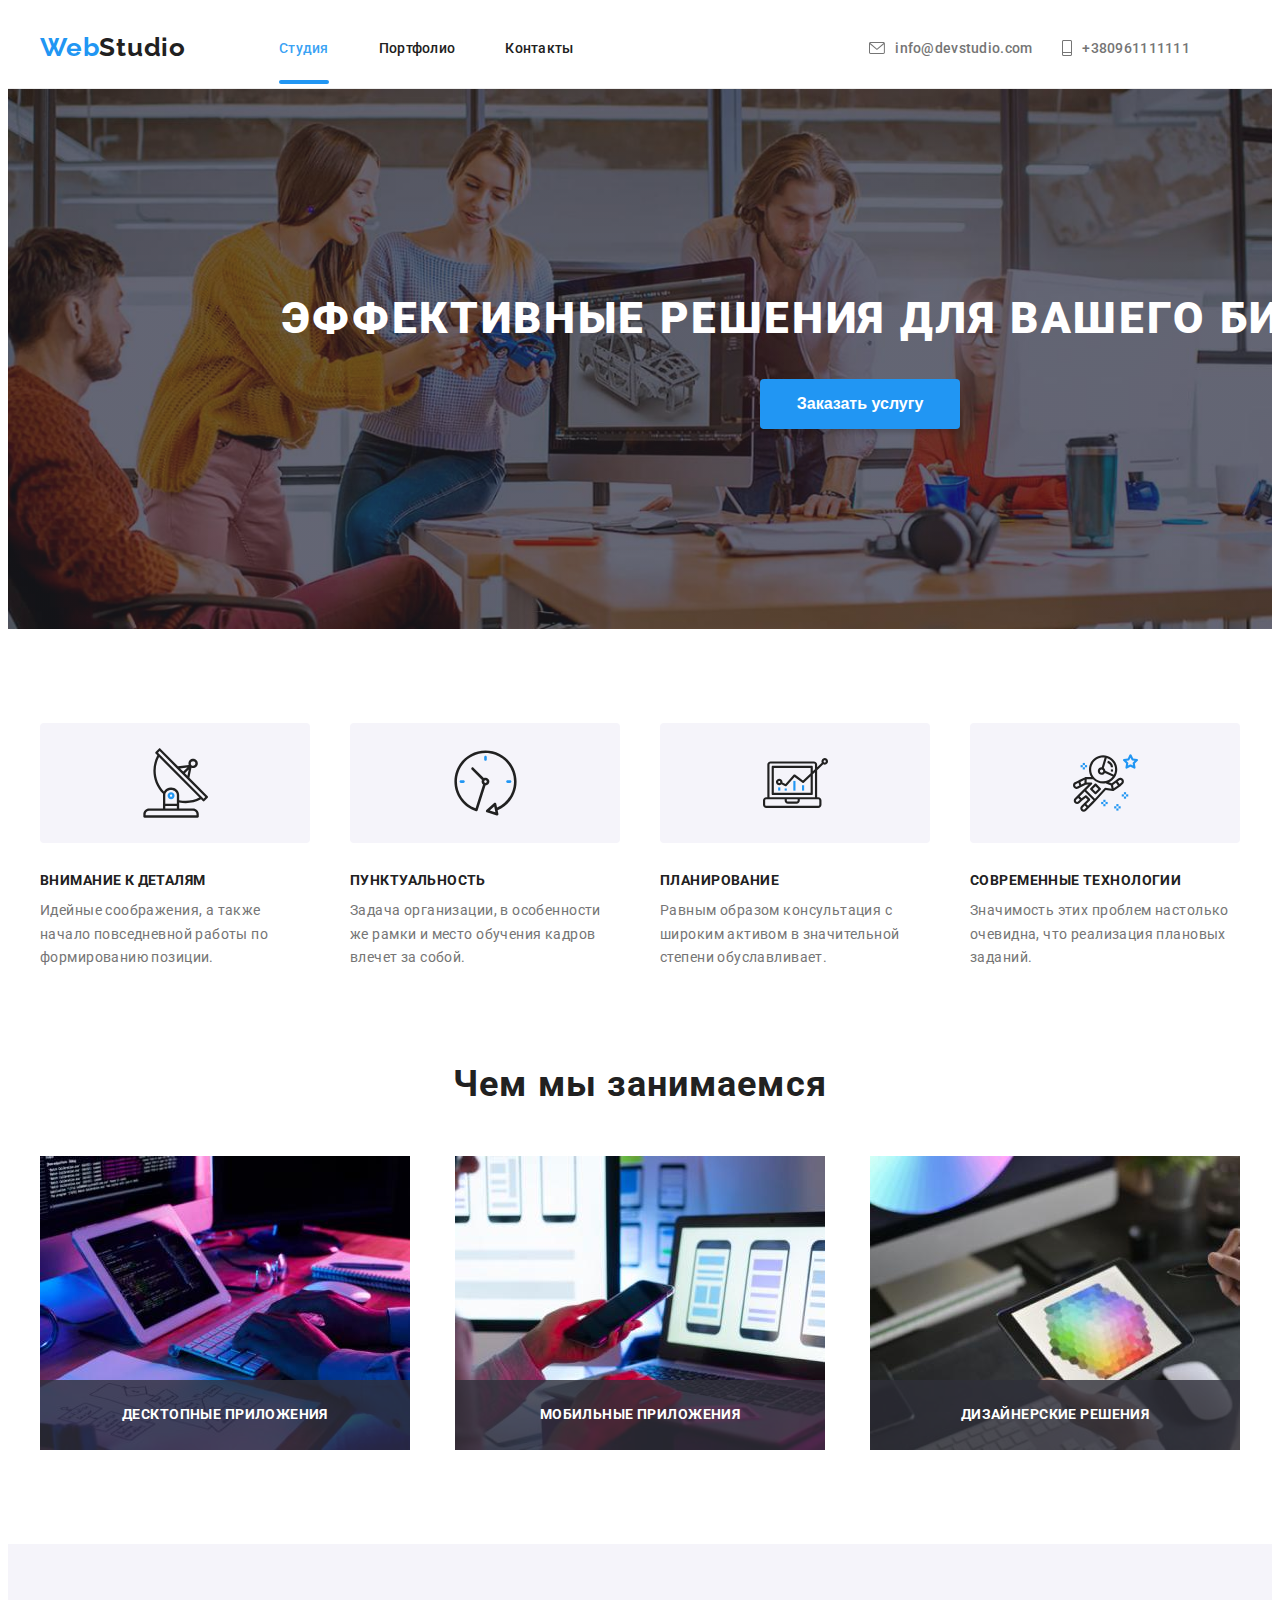
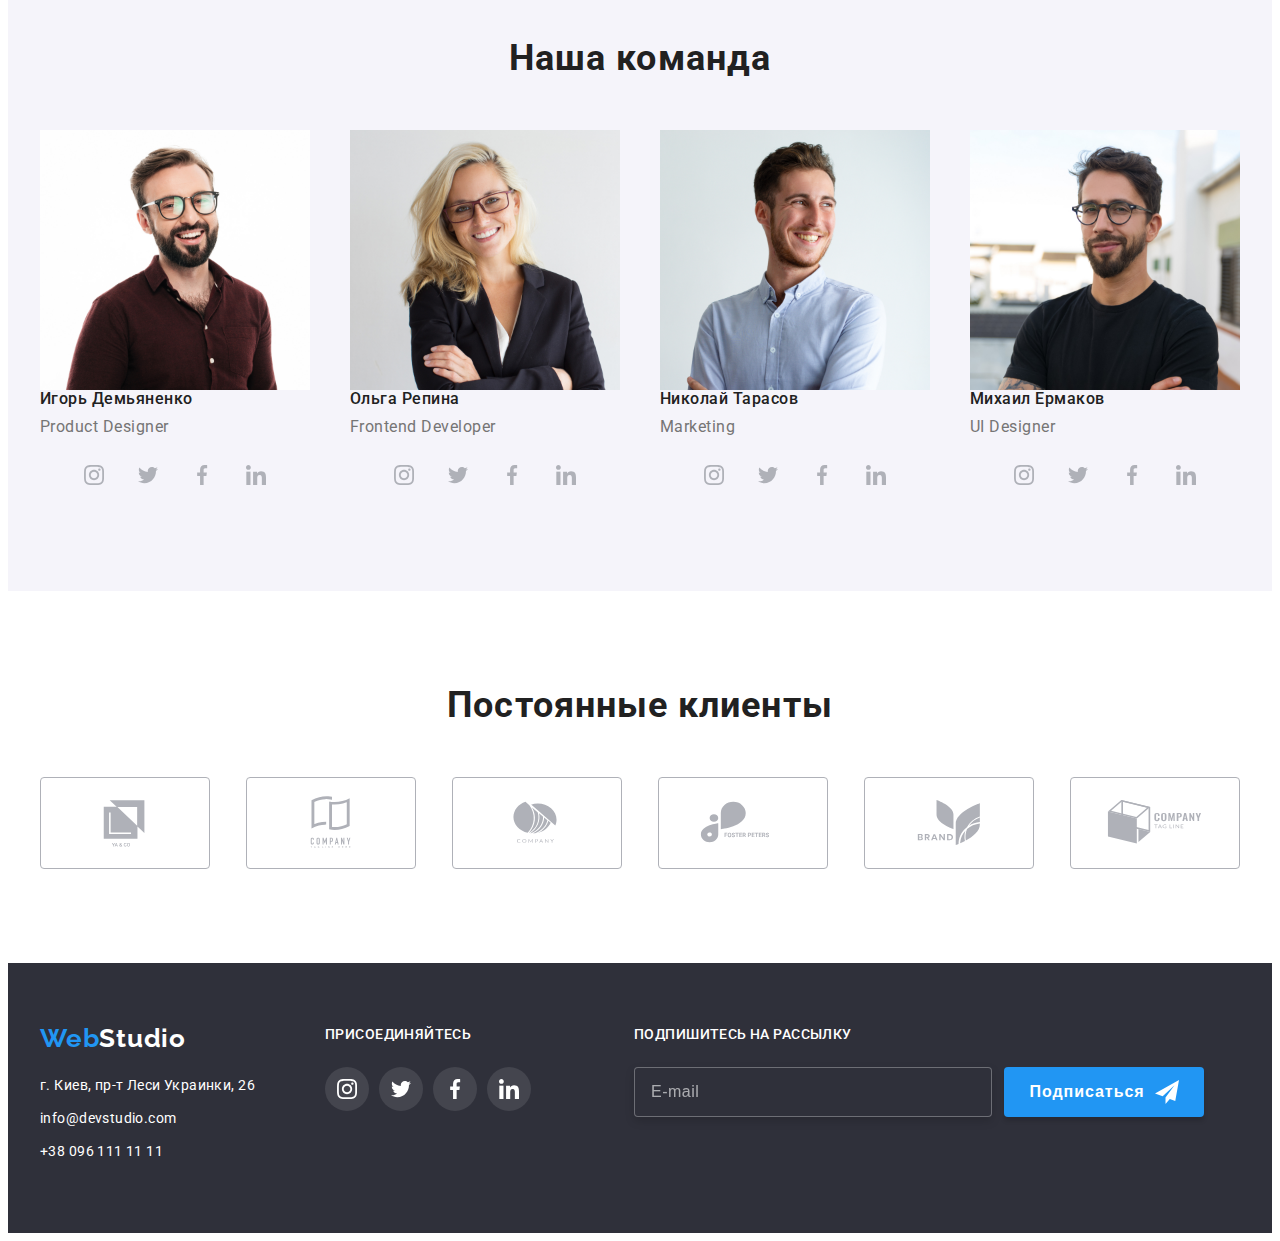
==== commit a98566b2: "bem1" ====
--- a/index.html
+++ b/index.html
@@ -100,9 +100,8 @@
     </div>
 </section>
 
-
-<section class="section team">
-    <div class="container team-container"> 
+<section class="section team__section">
+    <div class="container team__container"> 
     <h2 class="title-two">Наша команда</h2>
     <ul class="list team-list">
         <li class="team-item"><img src="./images/demianenko.jpg" alt="Демьяненко" width="270" height="260"> <div class="team-card"> <h3 class="title-four">Игорь Демьяненко</h3><p class="team-text" lang="en">Product Designer</p>
@@ -174,6 +173,7 @@
     </ul>
     </div>
 </section>
+
 
 <section class="section clients">
     <div class="container">
--- a/css/main.min.css
+++ b/css/main.min.css
@@ -1,2 +1,2 @@
-:root{--header-text-color: #757575;--main-title-color: #ffffff;--second-title-color: #212121;--main-text-color: #757575;--second-text-color: rgba(255, 255, 255, 0.6);--logo-color: #2196f3;--logo-second-color: #212121;--logo-third-color: #ffffff;--accent-color: #2196f3;--main-btn-color: #2196f3;--footer-bcg-color: #2f303a;--portfolio-button-color: #f5f4fa;--motto-background-color: rgba(47, 48, 58, 0.4)}.visually-hidden{position:absolute;white-space:nowrap;width:1px;height:1px;overflow:hidden;border:0;padding:0;clip:rect(0 0 0 0);clip-path:inset(50%);margin:-1px}.is-hidden{visibility:hidden;opacity:0;pointer-events:none}p,h1,h2,h3,h4,h5,h6{margin:0}ul{margin:0;padding:0}img{display:block}body{font-family:'Raleway', sans-serif;font-family:'Roboto', sans-serif}.list{list-style:none;padding:0;margin:0}.link{text-decoration:none}.container{width:1200px;margin-left:auto;margin-right:auto;margin:0 auto;padding-left:15px;padding-right:15px}.section{padding-top:94px;padding-bottom:94px}.btn{border:none;border-radius:4px;cursor:pointer;outline:none}.header{background-color:#ffffff;border-bottom:1px solid #ececec}.header-list{display:flex;align-items:center}.contacts-list{display:flex;align-items:center;margin-left:auto;margin-right:50px}.header-container{display:flex;align-items:center}.header-navigation{display:flex;align-items:center}.header-logo{padding-right:93px;padding-top:24px;padding-bottom:25px}.header-logo{font-family:Raleway;font-weight:700;font-size:26px;line-height:1.19;letter-spacing:0.03em;color:var(--logo-color);transition:color 250ms cubic-bezier(0.4, 0, 0.2, 1)}.logo-second-color{color:var(--logo-second-color)}.logo-third-color{color:var(--logo-third-color)}.header-logo:focus,.header-logo:hover{color:var(--accent-color)}.header-item:not(:last-child){padding-right:50px}.header-link{font-weight:500;font-size:14px;line-height:1.14;letter-spacing:0.02em;color:var(--second-title-color);transition:color 250ms cubic-bezier(0.4, 0, 0.2, 1);position:relative}.header-link:hover,.header-link:focus{color:var(--accent-color)}.header-link.current{color:rgba(33,150,243,0.9)}.header-link.current.header-link.current::after{content:"";width:100%;height:4px;border-radius:2px;background-color:var(--accent-color);position:absolute;display:block;bottom:-28px;left:0}.header-icon{fill:currentColor;margin-right:10px}.header-icon:hover,.header-icon:focus{color:var(--accent-color)}.header-contacts{margin-right:0;margin-left:30px}.header-mail{display:flex;align-items:center;font-weight:500;font-size:14px;line-height:1.33;letter-spacing:0.02em;color:var(--main-text-color);transition:color 250ms cubic-bezier(0.4, 0, 0.2, 1)}.header-mail:hover,.header-mail:focus{color:var(--accent-color)}.motto{background-image:linear-gradient(rgba(47,48,58,0.4), rgba(47,48,58,0.4)),url(../images/mottoback.jpg);background-repeat:no-repeat;background-position:center;background-size:cover;padding-top:200px;padding-bottom:200px}.title-one{font-weight:900;font-size:44px;line-height:1.36;text-align:center;letter-spacing:0.06em;text-transform:uppercase;color:var(--main-title-color)}.motto-container{padding-right:252px;padding-left:252px;text-align:center}.main-btn{padding:10px 32px;background-color:var(--main-btn-color);font-weight:700;font-size:16px;line-height:1.9;width:200px;height:50px;margin-top:30px;box-shadow:0px 4px 4px rgba(0,0,0,0.15);border-radius:4px;color:#ffffff}.main-btn:active{background-color:var(--second-title-color)}.hero-list{display:flex;justify-content:space-between}.hero-item{max-width:270px}.hero-box{width:270px;height:120px;background-color:#f5f4fa;border-radius:4px;margin-right:30px;margin-bottom:30px;display:flex;align-items:center;justify-content:center}.title-three{font-weight:700;font-size:14px;line-height:1.14;letter-spacing:0.03em;margin-top:30px;margin-bottom:10px;text-transform:uppercase;color:var(--second-title-color)}.hero-text{font-size:14px;line-height:1.7;letter-spacing:0.03em;color:var(--main-text-color)}.hero-icon{max-width:70px;max-height:70px}.title-two{font-weight:700;font-size:36px;line-height:1.16;letter-spacing:0.03em;text-align:center;margin-bottom:50px;color:var(--second-title-color)}.whaddowedo-list{display:flex;flex-wrap:wrap;justify-content:space-between}.whaddowedo{padding-top:0px}.whaddowedo-item{position:relative}.whaddowedo-box{position:absolute;bottom:0;display:flex;justify-content:center;align-items:center;height:70px;width:100%;background-color:rgba(47,48,58,0.8)}.whaddowedo-text{font-weight:700;font-size:14px;line-height:1.14;text-align:center;letter-spacing:0.03em;text-transform:uppercase;color:#FFFFFF}.team{background-color:var(--portfolio-button-color)}.team-container{text-align:center}.team-list{display:flex;justify-content:space-between}.team-item{justify-content:space-between;width:270px;box-shadow:0px 1px 3px rgba(0,0,0,0.12),0px 1px 1px rgba(0,0,0,0.14),0px 2px 1px rgba(0,0,0,0.2);border-radius:0px 0px 4px 4px}.team-card{padding-top:30px;padding-bottom:30px;background-color:#fff}img{max-width:100%;height:auto}.title-four{font-weight:500;font-size:16px;line-height:1.18;letter-spacing:0.03em;color:var(--second-title-color)}.team-text{font-weight:400;font-size:16px;line-height:1.18;letter-spacing:0.03em;margin-top:10px;color:var(--main-text-color);margin-bottom:16px}.team-social-list{display:flex;justify-content:center}.team-social-item{width:44px;height:44px}.team-social-item+.team-social-item{margin-left:10px}.team-social-link{width:100%;height:100%;border-radius:50%;display:flex;align-items:center;justify-content:center;transition:color 250ms cubic-bezier(0.4, 0, 0.2, 1),background-color 250ms cubic-bezier(0.4, 0, 0.2, 1)}.team-social-link{fill:#AFB1B8}.team-social-link:hover,.team-social-link:focus{background-color:var(--accent-color);fill:#ffffff}.clients-list{display:flex;justify-content:space-between}.clients-link{display:flex;width:170px;height:92px;align-items:center;justify-content:center;box-sizing:border-box;border:1px solid #afb1b8;border-radius:4px;transition:color 250ms cubic-bezier(0.4, 0, 0.2, 1)}.clients-link:hover,.clients-link:focus{border-color:var(--accent-color)}.clients-link:hover .clients-icon,.clients-link:focus .clients-icon{fill:var(--accent-color)}.clients-link .clients-icon{width:106px;height:60px;fill:#AFB1B8;display:block;margin-left:auto;margin-right:auto;transition:color 250ms cubic-bezier(0.4, 0, 0.2, 1)}.footer{background-color:var(--footer-bcg-color);padding-top:60px;padding-bottom:60px}.footer-container{display:flex}.footer-logo{font-family:Raleway;font-weight:700;font-size:26px;line-height:1.19;letter-spacing:0.03em;margin-bottom:20px;color:var(--logo-color);transition:color 250ms cubic-bezier(0.4, 0, 0.2, 1)}.footer-list{padding-top:20px}.footer-contact{margin-bottom:9px}.footer-address{font-style:normal;font-weight:400;font-size:14px;line-height:1.71;letter-spacing:0.03em;color:var(--main-title-color);margin-bottom:9px;transition:color 250ms cubic-bezier(0.4, 0, 0.2, 1)}.footer-address:hover,.footer-address:focus{color:var(--accent-color)}.title-five{font-style:normal;font-weight:500;font-size:14px;line-height:1.71;letter-spacing:0.03em;margin-bottom:20px;color:var(--main-title-color);text-transform:uppercase}.footer-social{margin-left:70px}.footer-social-list{display:flex}.footer-social-link{width:44px;height:44px;border-radius:50%;display:flex;align-items:center;justify-content:center;background-color:rgba(255,255,255,0.1);margin-right:10px;transition:color 250ms cubic-bezier(0.4, 0, 0.2, 1),background-color 250ms cubic-bezier(0.4, 0, 0.2, 1)}.footer-social-link:hover,.footer-social-link:focus{background-color:var(--accent-color)}.footer-social-icon{fill:#ffffff}.footer-subscribe{margin-left:93px}.subscribe-wrap{display:flex;justify-content:space-between}.subscribe-input{width:358px;height:50px;background-color:var(--footer-bcg-color);padding-left:16px;display:flex;align-items:center;border:1px solid rgba(255,255,255,0.3);box-sizing:border-box;filter:drop-shadow(0px 4px 4px rgba(0,0,0,0.15));border-radius:4px;font-family:Roboto;font-weight:400;font-size:16px;line-height:1.25;letter-spacing:0.03em;color:var(--second-text-color);margin-right:12px}.subscribe-input::placeholder{font-family:Roboto;font-weight:400;font-size:16px;line-height:1.25;letter-spacing:0.03em;color:var(--second-text-color)}.subscribe-btn{width:200px;height:50px;display:flex;justify-content:center;align-items:center;font-family:Roboto;font-weight:700;font-size:16px;line-height:1.87;letter-spacing:0.06em;color:var(--main-title-color);background-color:var(--accent-color);box-shadow:0px 4px 4px rgba(0,0,0,0.15)}.subscribe-btn-icon{margin-left:10px}.backdrop{width:100vw;height:100vh;background-color:rgba(0,0,0,0.2);position:fixed;top:0;transition:opacity 1000ms, visibility 1000ms}.backdrop.is-hidden .modal{transform:scale(1.5);transition:transform 1000ms}.modal{width:528px;height:581px;background-color:#FFFFFF;box-shadow:0px 1px 3px rgba(0,0,0,0.12),0px 1px 1px rgba(0,0,0,0.14),0px 2px 1px rgba(0,0,0,0.2);border-radius:4px;position:absolute;top:50%;left:50%;transform:scale(1);transform:translate(-50%, -50%);transition:transform 1000ms;padding:40px}.modal-close{width:30px;height:30px;background-color:transparent;border:1px solid rgba(0,0,0,0.1);border-radius:50%;position:absolute;top:14px;right:14px;display:flex;align-items:center;justify-content:center;cursor:pointer}.modal-close:hover{color:var(--accent-color)}.modal-close-icon{fill:currentColor}.modal-title{font-family:Roboto;font-weight:700;font-size:20px;line-height:1.15;text-align:center;letter-spacing:0.03em;color:var(--second-title-color);margin-bottom:12px}.modal-form-input{width:100%;height:40px;border:1px solid rgba(33,33,33,0.2);box-sizing:border-box;border-radius:4px;padding-left:35px;padding-right:15px;resize:none;outline:none;cursor:pointer;margin-top:4px;transition:250ms cubic-bezier(0.4, 0, 0.2, 1)}.modal-form-input:focus{border-color:var(--accent-color)}.modal-form-input:focus+.input-icon{fill:var(--accent-color)}.modal-field{width:100%;margin-bottom:10px}.input-wrap{position:relative}.modal-form-comment{width:100%;height:120px;border:1px solid rgba(33,33,33,0.2);box-sizing:border-box;border-radius:4px;padding-left:5px;padding-right:15px;padding-top:12px;resize:none;outline:none;margin-top:4px;margin-bottom:5px;transition:250ms cubic-bezier(0.4, 0, 0.2, 1);font-family:Roboto;font-weight:400;font-size:12px;line-height:1,16;letter-spacing:0.01em;color:var(--header-text-color)}.modal-form-comment:focus{border-color:var(--accent-color)}.modal-label-text{font-family:Roboto;font-weight:400;font-size:12px;line-height:1,16;letter-spacing:0.01em;color:var(--header-text-color)}.modal-check:checked+.policy-text .policy-item{background-color:var(--accent-color);border:0}.policy-item{width:16px;height:15px;border:2px solid;color:var(--logo-second-color);border-radius:2px;margin-right:5px;margin-left:12px;display:flex;align-items:center;justify-content:center}.input-icon{position:absolute;left:15px;top:50%;transform:translateY(-50%);transition:fill 250ms cubic-bezier(0.4, 0, 0.2, 1)}.check-icon{fill:var(--main-title-color);transition:color 250ms cubic-bezier(0.4, 0, 0.2, 1)}.policy-text{display:flex;font-family:Roboto;font-weight:400;font-size:14px;line-height:1,71;letter-spacing:0.03em;color:#757575;margin-bottom:30px}.policy-link{color:var(--accent-color);text-decoration:underline;margin-left:5px}.modal-btn{display:block;margin:0 auto}.works-button{height:38px;background:var(--portfolio-button-color);padding-top:6px;padding-bottom:6px;padding-left:22px;padding-right:22px;font-weight:500;font-size:16px;line-height:1.62;letter-spacing:0.03em;cursor:pointer;border:none;text-align:center;border-radius:4px;margin-left:8px;transition:color 250ms cubic-bezier(0.4, 0, 0.2, 1),background-color 250ms cubic-bezier(0.4, 0, 0.2, 1)}.works-button:hover,.works-button:focus{color:#ffffff;background-color:var(--accent-color);box-shadow:0px 3px 1px rgba(0,0,0,0.1),0px 1px 2px rgba(0,0,0,0.08),0px 2px 2px rgba(0,0,0,0.12);border-radius:4px}.works-button .works-button-list{display:flex;justify-content:center;margin-bottom:50px}.works-button .works-list{display:flex;flex-wrap:wrap}.works-button .works-item{max-width:370px;transition:box-shadow 250ms cubic-bezier(0.4, 0, 0.2, 1)}.works-button .works-item:hover .works-item-text{transform:translateY(0);box-shadow:0px 1px 1px rgba(0,0,0,0.12),0px 4px 4px rgba(0,0,0,0.06),1px 4px 6px rgba(0,0,0,0.16)}.works-button .works-wrap{position:relative;overflow:hidden}.works-button .works-item-text{max-width:370px;position:absolute;top:0;left:0;background-color:rgba(33,150,243,0.9);padding:63px 24px 63px 24px;color:#ffffff;font-size:18px;line-height:1.56;letter-spacing:0.03em;overflow:auto;height:100%;transform:translateY(100%);transition:transform 250ms linear}.works-button .works-card{padding-top:20px;padding-bottom:20px;padding-left:24px;padding-right:24px;border:1px solid #EEEEEE}.works-button .works-item{margin-right:30px;margin-bottom:30px}.works-button .works-item:nth-child(3n){margin-right:0}.works-button .works-item:nth-child(n+7){margin-bottom:0px}.works-button .works-title{font-family:Roboto;font-weight:700;font-size:18px;line-height:2;letter-spacing:0.06em;margin-bottom:4px}.works-button .works-text{font-size:16px;line-height:1.87;letter-spacing:0.03em;color:var(--header-text-color)}
+:root{--header-text-color: #757575;--main-title-color: #ffffff;--second-title-color: #212121;--main-text-color: #757575;--second-text-color: rgba(255, 255, 255, 0.6);--logo-color: #2196f3;--logo-second-color: #212121;--logo-third-color: #ffffff;--accent-color: #2196f3;--main-btn-color: #2196f3;--footer-bcg-color: #2f303a;--portfolio-button-color: #f5f4fa;--motto-background-color: rgba(47, 48, 58, 0.4)}.contacts-list,.header-container,.header-mail,.hero-list,.hero-box,.whaddowedo-list,.whaddowedo-box,.team-list,.team-social-list,.team-social-link,.clients-list,.clients-link,.footer-social-link,.subscribe-input,.subscribe-btn,.modal-close,.policy-item,.works-button-list,.works-list{display:flex;flex-wrap:wrap}.header-logo,.header-link,.team-social-link,.clients-link,.clients-link .clients-icon,.footer-logo,.footer-address,.modal-form-comment,.works-item,.works-item-text{transition:color 250ms cubic-bezier(0.4, 0, 0.2, 1)}.contacts-list,.header-container,.header-mail,.hero-box,.whaddowedo-box,.team-social-list,.team-social-link,.clients-link,.footer-social-link,.subscribe-input,.subscribe-btn,.modal-close,.policy-item{align-items:center;justify-content:center}.header-logo,.footer-logo{font-family:Raleway;font-weight:700;font-size:26px;line-height:1.19;letter-spacing:0.03em}.visually-hidden{position:absolute;white-space:nowrap;width:1px;height:1px;overflow:hidden;border:0;padding:0;clip:rect(0 0 0 0);clip-path:inset(50%);margin:-1px}.is-hidden{visibility:hidden;opacity:0;pointer-events:none}p,h1,h2,h3,h4,h5,h6{margin:0}ul{margin:0;padding:0}img{display:block}body{font-family:"Raleway", sans-serif;font-family:"Roboto", sans-serif}.list{list-style:none;padding:0;margin:0}.link{text-decoration:none}.container{width:1200px;margin-left:auto;margin-right:auto;margin:0 auto;padding-left:15px;padding-right:15px}.section{padding-top:94px;padding-bottom:94px}.btn{border:none;border-radius:4px;cursor:pointer;outline:none}.works-button-list{display:flex;justify-content:center;margin-bottom:50px}.works-button{height:38px;background:var(--portfolio-button-color);padding-top:6px;padding-bottom:6px;padding-left:22px;padding-right:22px;font-weight:500;font-size:16px;line-height:1.62;text-align:center;border-radius:4px;margin-left:8px;transition:color 250ms cubic-bezier(0.4, 0, 0.2, 1),background-color 250ms cubic-bezier(0.4, 0, 0.2, 1)}.works-button:hover,.works-button:focus{color:#ffffff;background-color:var(--accent-color);box-shadow:0px 3px 1px rgba(0,0,0,0.1),0px 1px 2px rgba(0,0,0,0.08),0px 2px 2px rgba(0,0,0,0.12)}.title-four{font-size:16px;font-weight:500;line-height:1.18;letter-spacing:.03em;color:var(--second-title-color)}.header{background-color:#ffffff;border-bottom:1px solid #ececec}.header-list{display:flex;align-items:center}.contacts-list{margin-left:auto;margin-right:50px}.header-navigation{display:flex;align-items:center}.header-logo{color:var(--logo-color);padding-right:93px;padding-top:24px;padding-bottom:25px}.header-logo:focus,.header-logo:hover{color:var(--accent-color)}.logo-second-color{color:var(--logo-second-color)}.logo-third-color{color:var(--logo-third-color)}.header-item:not(:last-child){padding-right:50px}.header-link{font-size:14px;font-weight:500;line-height:1.14;letter-spacing:.02em;color:var(--second-title-color);position:relative}.header-link:hover,.header-link:focus{color:var(--accent-color)}.header-link.current{color:rgba(33,150,243,0.9)}.header-link.current.header-link.current::after{content:"";width:100%;height:4px;border-radius:2px;background-color:var(--accent-color);position:absolute;display:block;bottom:-28px;left:0}.header-icon{fill:currentColor;margin-right:10px}.header-icon:hover,.header-icon:focus{color:var(--accent-color)}.header-contacts{margin-right:0;margin-left:30px}.header-mail{font-size:14px;font-weight:500;line-height:1.33;letter-spacing:.02em;color:var(--main-text-color);transition:color 250ms cubic-bezier(0.4, 0, 0.2, 1)}.header-mail:hover,.header-mail:focus{color:var(--accent-color)}.motto{background-image:linear-gradient(rgba(47,48,58,0.4), rgba(47,48,58,0.4)),url(../images/mottoback.jpg);background-repeat:no-repeat;background-position:center;background-size:cover;padding-top:200px;padding-bottom:200px}.title-one{font-weight:900;font-size:44px;line-height:1.36;text-align:center;letter-spacing:0.06em;text-transform:uppercase;color:var(--main-title-color)}.motto-container{padding-right:252px;padding-left:252px;text-align:center}.main-btn{padding:10px 32px;background-color:var(--main-btn-color);font-weight:700;font-size:16px;line-height:1.9;width:200px;height:50px;margin-top:30px;box-shadow:0px 4px 4px rgba(0,0,0,0.15);border-radius:4px;color:#ffffff}.main-btn:active{background-color:var(--second-title-color)}.hero-list{justify-content:space-between}.hero-item{max-width:270px}.hero-box{width:270px;height:120px;background-color:#f5f4fa;border-radius:4px;margin-right:30px;margin-bottom:30px}.title-three{font-size:14px;font-weight:700;line-height:1.14;letter-spacing:.03em;margin-top:30px;margin-bottom:10px;text-transform:uppercase;color:var(--second-title-color)}.hero-text{font-size:14px;font-weight:400;line-height:1.7;letter-spacing:.03em;color:var(--main-text-color)}.hero-icon{max-width:70px;max-height:70px}.title-two{font-size:36px;font-weight:700;line-height:1.16;letter-spacing:.03em;text-align:center;margin-bottom:50px;color:var(--second-title-color)}.whaddowedo-list{justify-content:space-between}.whaddowedo{padding-top:0px}.whaddowedo-item{position:relative}.whaddowedo-box{position:absolute;bottom:0;height:70px;width:100%;background-color:rgba(47,48,58,0.8)}.whaddowedo-text{font-size:14px;font-weight:700;line-height:1.14;letter-spacing:.03em;text-align:center;text-transform:uppercase;color:#ffffff}.team__section{background-color:var(--portfolio-button-color)}.team-container{text-align:center}.team-list{justify-content:space-between}.team-list__item{justify-content:space-between;width:270px;box-shadow:0px 1px 3px rgba(0,0,0,0.12),0px 1px 1px rgba(0,0,0,0.14),0px 2px 1px rgba(0,0,0,0.2);border-radius:0px 0px 4px 4px}.team__card{padding-top:30px;padding-bottom:30px;background-color:#fff}img{max-width:100%;height:auto}.team-text{font-size:16px;font-weight:400;line-height:1.18;letter-spacing:.03em;margin-top:10px;color:var(--main-text-color);margin-bottom:16px}.team-social-item{width:44px;height:44px}.team-social-item+.team-social-item{margin-left:10px}.team-social-link{width:100%;height:100%;border-radius:50%;background-color:250ms cubic-bezier(0.4, 0, 0.2, 1)}.team-social-link{fill:#afb1b8}.team-social-link:hover,.team-social-link:focus{background-color:var(--accent-color);fill:#ffffff}.clients-list{justify-content:space-between}.clients-link{width:170px;height:92px;box-sizing:border-box;border:1px solid #afb1b8;border-radius:4px}.clients-link:hover,.clients-link:focus{border-color:var(--accent-color)}.clients-link:hover .clients-icon,.clients-link:focus .clients-icon{fill:var(--accent-color)}.clients-link .clients-icon{width:106px;height:60px;fill:#afb1b8;display:block;margin-left:auto;margin-right:auto}.footer{background-color:var(--footer-bcg-color);padding-top:60px;padding-bottom:60px}.footer-container{display:flex}.footer-logo{margin-bottom:20px;color:var(--logo-color)}.footer-list{padding-top:20px}.footer-contact{margin-bottom:9px}.footer-address{font-size:14px;font-weight:400;line-height:1.71;letter-spacing:.03em;font-style:normal;color:var(--main-title-color);margin-bottom:9px}.footer-address:hover,.footer-address:focus{color:var(--accent-color)}.title-five{font-size:14px;font-weight:500;line-height:1.71;letter-spacing:.03em;font-style:normal;margin-bottom:20px;color:var(--main-title-color);text-transform:uppercase}.footer-social{margin-left:70px}.footer-social-list{display:flex}.footer-social-link{width:44px;height:44px;border-radius:50%;background-color:rgba(255,255,255,0.1);margin-right:10px;transition:color 250ms cubic-bezier(0.4, 0, 0.2, 1),background-color 250ms cubic-bezier(0.4, 0, 0.2, 1)}.footer-social-link:hover,.footer-social-link:focus{background-color:var(--accent-color)}.footer-social-icon{fill:#ffffff}.footer-subscribe{margin-left:93px}.subscribe-wrap{display:flex;justify-content:space-between}.subscribe-input{width:358px;height:50px;background-color:var(--footer-bcg-color);padding-left:16px;border:1px solid rgba(255,255,255,0.3);box-sizing:border-box;filter:drop-shadow(0px 4px 4px rgba(0,0,0,0.15));border-radius:4px;font-size:16px;font-weight:400;line-height:1.25;letter-spacing:.03em;color:var(--second-text-color);margin-right:12px}.subscribe-input::placeholder{font-size:16px;font-weight:400;line-height:1.25;letter-spacing:.03em;color:var(--second-text-color)}.subscribe-btn{width:200px;height:50px;font-size:16px;font-weight:700;line-height:1.87;letter-spacing:.06em;color:var(--main-title-color);background-color:var(--accent-color);box-shadow:0px 4px 4px rgba(0,0,0,0.15)}.subscribe-btn-icon{margin-left:10px}.backdrop{width:100vw;height:100vh;background-color:rgba(0,0,0,0.2);position:fixed;top:0;transition:opacity 1000ms, visibility 1000ms}.backdrop.is-hidden .modal{transform:scale(1.5);transition:transform 1000ms}.modal{width:528px;height:581px;background-color:#ffffff;box-shadow:0px 1px 3px rgba(0,0,0,0.12),0px 1px 1px rgba(0,0,0,0.14),0px 2px 1px rgba(0,0,0,0.2);border-radius:4px;position:absolute;top:50%;left:50%;transform:scale(1);transform:translate(-50%, -50%);transition:transform 1000ms;padding:40px}.modal-close{width:30px;height:30px;background-color:transparent;border:1px solid rgba(0,0,0,0.1);border-radius:50%;position:absolute;top:14px;right:14px;cursor:pointer}.modal-close:hover{color:var(--accent-color)}.modal-close-icon{fill:currentColor}.modal-title{font-size:20px;font-weight:700;line-height:1.15;letter-spacing:.03em;text-align:center;color:var(--second-title-color);margin-bottom:12px}.modal-form-input{width:100%;height:40px;border:1px solid rgba(33,33,33,0.2);box-sizing:border-box;border-radius:4px;padding-left:35px;padding-right:15px;resize:none;outline:none;cursor:pointer;margin-top:4px;transition:250ms cubic-bezier(0.4, 0, 0.2, 1)}.modal-form-input:focus{border-color:var(--accent-color)}.modal-form-input:focus+.input-icon{fill:var(--accent-color)}.modal-field{width:100%;margin-bottom:10px}.input-wrap{position:relative}.modal-form-comment{width:100%;height:120px;border:1px solid rgba(33,33,33,0.2);box-sizing:border-box;border-radius:4px;padding-left:5px;padding-right:15px;padding-top:12px;resize:none;outline:none;margin-top:4px;margin-bottom:5px;font-size:12px;font-weight:400;line-height:1.16;letter-spacing:.01em;color:var(--header-text-color)}.modal-form-comment:focus{border-color:var(--accent-color)}.modal-label-text{font-size:12px;font-weight:400;line-height:1.16;letter-spacing:.01em;color:var(--header-text-color)}.modal-check:checked+.policy-text .policy-item{background-color:var(--accent-color);border:0}.policy-item{width:16px;height:15px;border:2px solid;color:var(--logo-second-color);border-radius:2px;margin-right:5px;margin-left:12px}.input-icon{position:absolute;left:15px;top:50%;transform:translateY(-50%);transition:fill 250ms cubic-bezier(0.4, 0, 0.2, 1)}.check-icon{fill:var(--main-title-color);transition:color 250ms cubic-bezier(0.4, 0, 0.2, 1)}.policy-text{display:flex;font-size:14px;font-weight:400;line-height:1.71;letter-spacing:.03em;color:#757575;margin-bottom:30px}.policy-link{color:var(--accent-color);text-decoration:underline;margin-left:5px}.modal-btn{display:block;margin:0 auto}.works-button{height:38px;background:var(--portfolio-button-color);padding-top:6px;padding-bottom:6px;padding-left:22px;padding-right:22px;font-size:16px;font-weight:500;line-height:1.62;letter-spacing:.03em;text-align:center;border-radius:4px;margin-left:8px;transition:color 250ms cubic-bezier(0.4, 0, 0.2, 1),background-color 250ms cubic-bezier(0.4, 0, 0.2, 1)}.works-button:hover,.works-button:focus{color:#ffffff;background-color:var(--accent-color);box-shadow:0px 3px 1px rgba(0,0,0,0.1),0px 1px 2px rgba(0,0,0,0.08),0px 2px 2px rgba(0,0,0,0.12);border-radius:4px}.works-button-list{justify-content:center;margin-bottom:50px}.works-item{max-width:370px;margin-right:30px;margin-bottom:30px}.works-item:nth-child(3n){margin-right:0}.works-item:nth-child(n+7){margin-bottom:0px}.works-item:hover .works-item-text{transform:translateY(0)}.works-item:hover,.works-item:focus{box-shadow:0px 1px 1px rgba(0,0,0,0.12),0px 4px 4px rgba(0,0,0,0.06),1px 4px 6px rgba(0,0,0,0.16)}.works-wrap{position:relative;overflow:hidden}.works-item-text{max-width:370px;position:absolute;top:0;left:0;background-color:rgba(33,150,243,0.9);padding:63px 24px 63px 24px;color:#ffffff;font-size:18px;line-height:1.56;letter-spacing:0.03em;overflow:auto;height:100%;transform:translateY(100%)}.works-card{padding-top:20px;padding-bottom:20px;padding-left:24px;padding-right:24px;border:1px solid #eeeeee}.works-title{font-size:18px;font-weight:700;line-height:2;letter-spacing:.06em;margin-bottom:4px}.works-text{font-size:16px;font-weight:400;line-height:1.87;letter-spacing:.03em;color:var(--header-text-color)}
 /*# sourceMappingURL=main.min.css.map */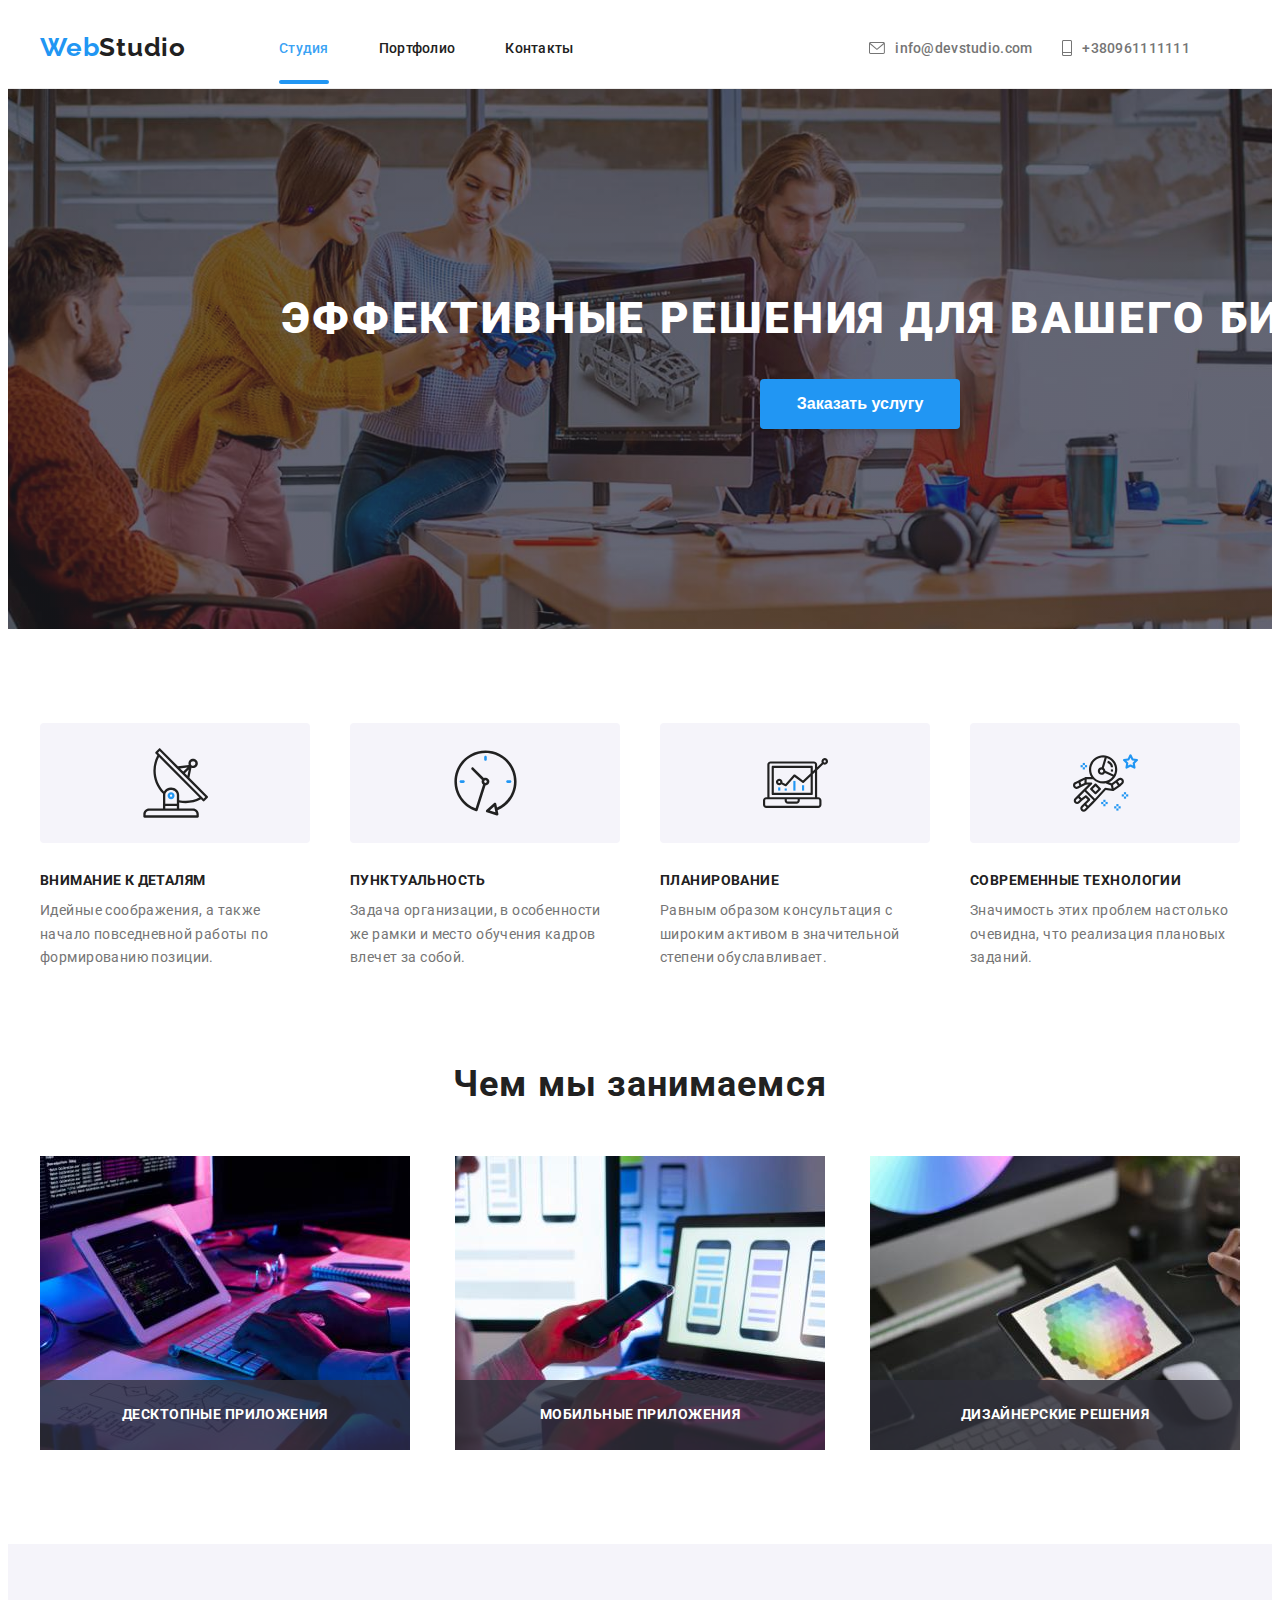
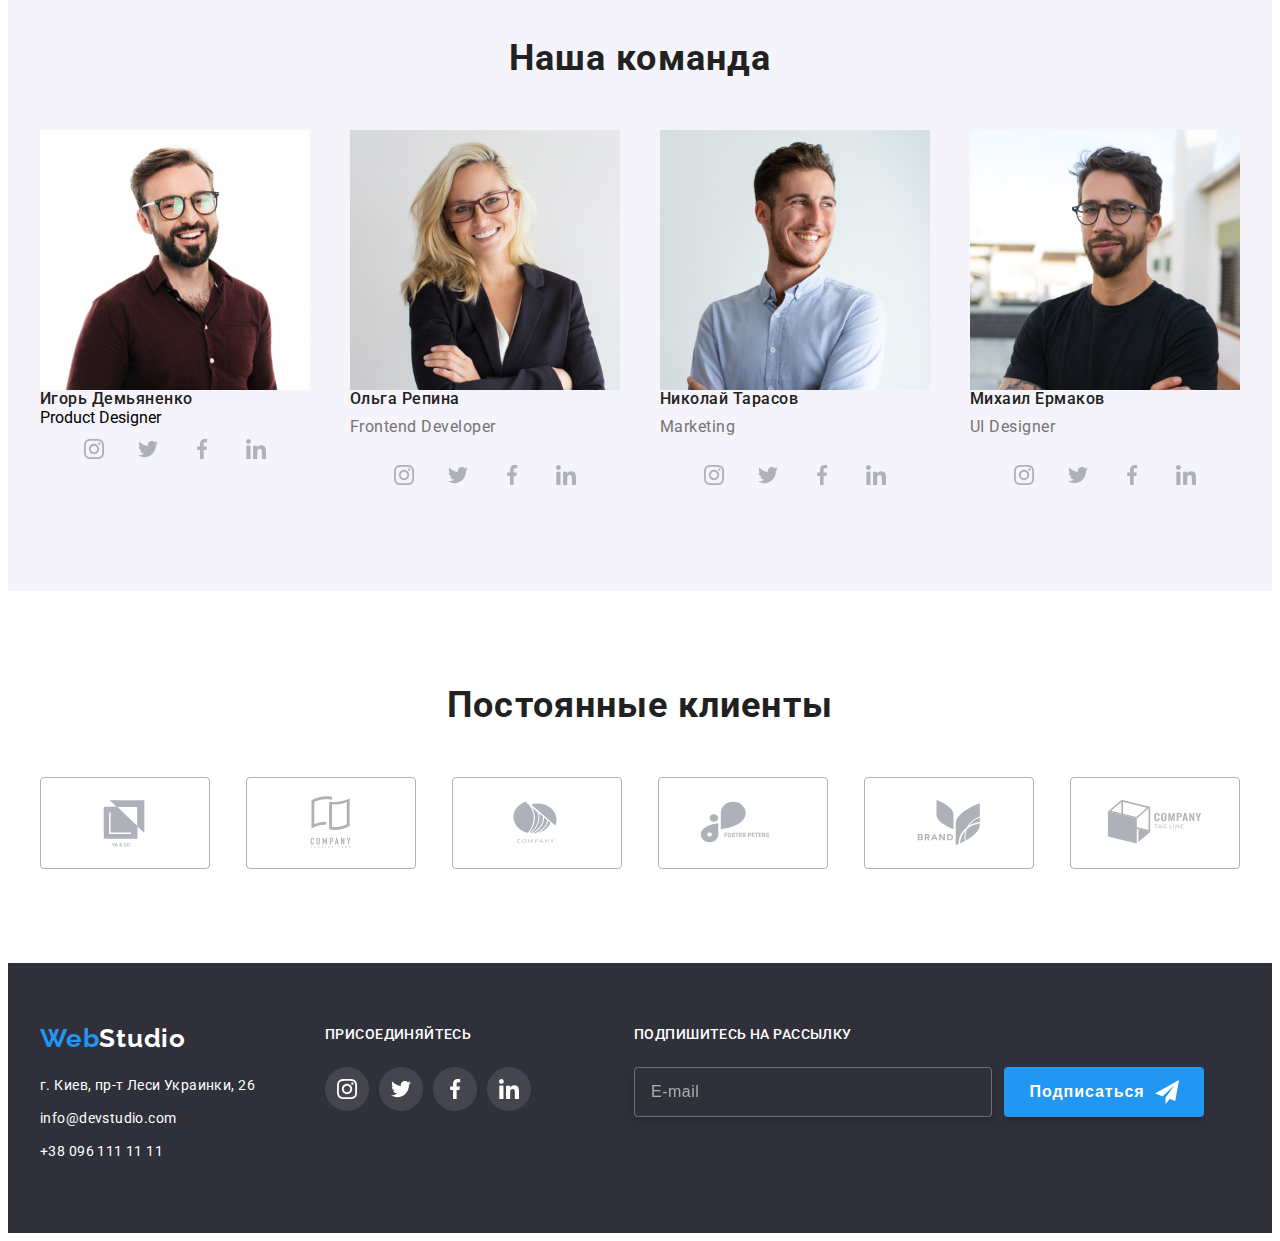
==== commit aa8a6a9c: "exp" ====
--- a/index.html
+++ b/index.html
@@ -104,7 +104,7 @@
     <div class="container team__container"> 
     <h2 class="title-two">Наша команда</h2>
     <ul class="list team-list">
-        <li class="team-item"><img src="./images/demianenko.jpg" alt="Демьяненко" width="270" height="260"> <div class="team-card"> <h3 class="title-four">Игорь Демьяненко</h3><p class="team-text" lang="en">Product Designer</p>
+        <li class="team-item"><img src="./images/demianenko.jpg" alt="Демьяненко" width="270" height="260"> <div class="team-card"> <h3 class="title-four">Игорь Демьяненко</h3><p class="team-list__text" lang="en">Product Designer</p>
             <ul class="team-social-list">
         <li class="list team-social-item"><a class="team-social-link" href="#">
             <svg class="team-social-icon" width = "20" height = "20">
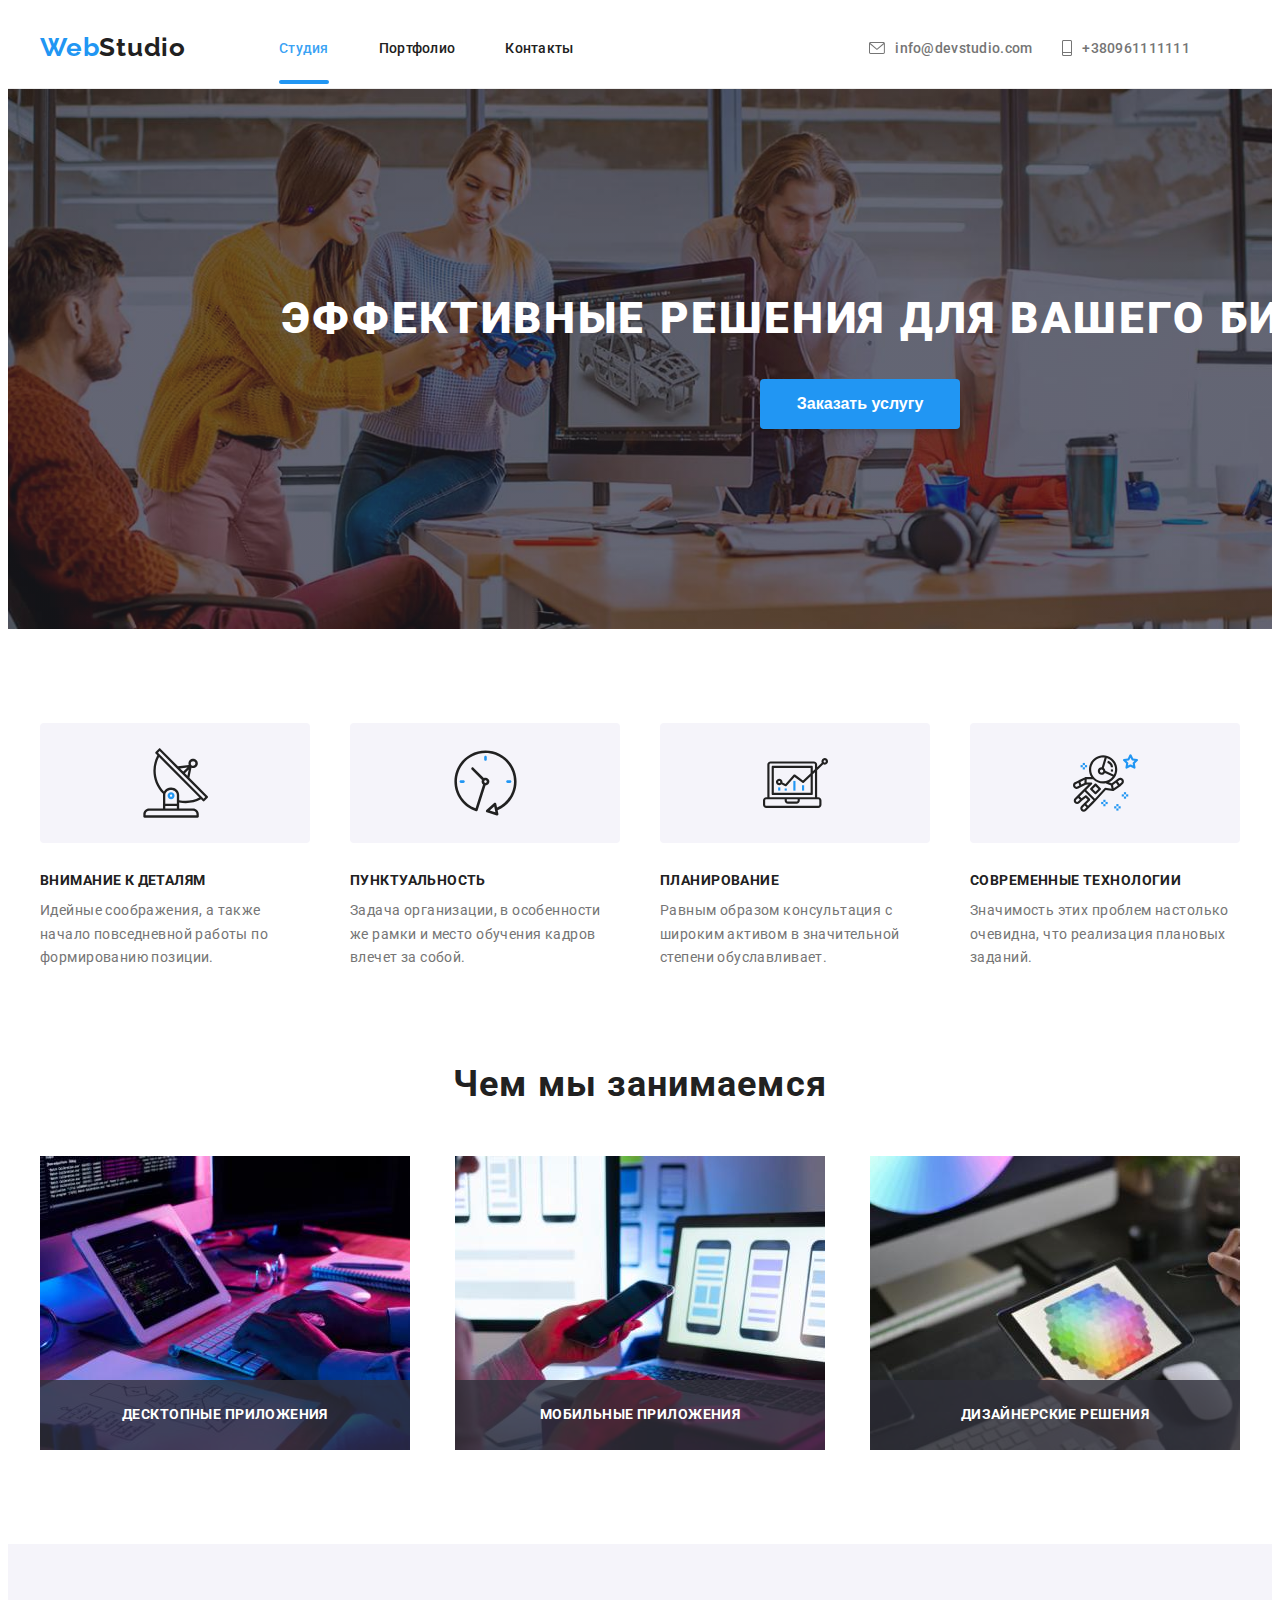
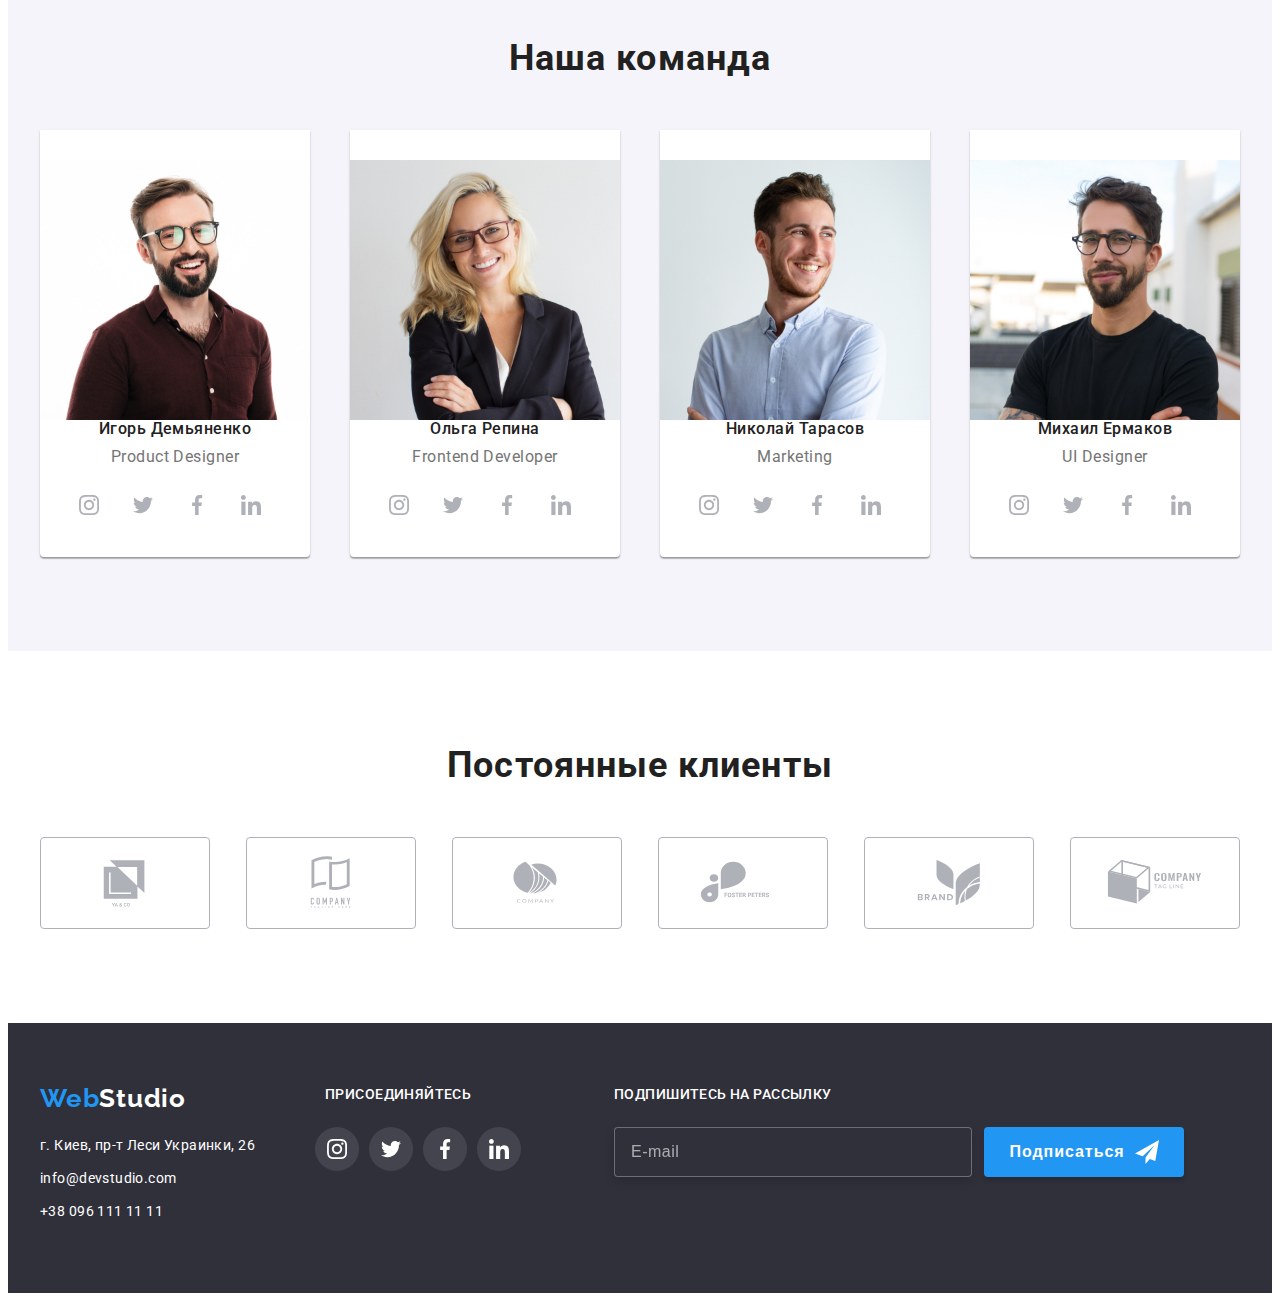
==== commit e08df684: "BEM" ====
--- a/index.html
+++ b/index.html
@@ -104,72 +104,140 @@
     <div class="container team__container"> 
     <h2 class="title-two">Наша команда</h2>
     <ul class="list team-list">
-        <li class="team-item"><img src="./images/demianenko.jpg" alt="Демьяненко" width="270" height="260"> <div class="team-card"> <h3 class="title-four">Игорь Демьяненко</h3><p class="team-list__text" lang="en">Product Designer</p>
-            <ul class="team-social-list">
-        <li class="list team-social-item"><a class="team-social-link" href="#">
-            <svg class="team-social-icon" width = "20" height = "20">
-                <use href="./images/icons.svg#icon-instagram-2"></use>
-            </svg> 
-        </a></li>
-        <li class="list team-social-item"> <a class="team-social-link" href="#"><svg class="team-social-icon" width = "20" height = "20">
-            <use href="./images/icons.svg#icon-twitter-1"></use>
-        </svg> </a></li>
-        <li class="list team-social-item"><a class="team-social-link" href="#"><svg class="team-social-icon" width = "20" height = "20">
-            <use href="./images/icons.svg#icon-facebook-1"></use>
-        </svg> </a></li>
-        <li class="list team-social-item"><a class="team-social-link" href="#"><svg class="team-social-icon" width = "20" height = "20">
-            <use href="./images/icons.svg#icon-linkedin-1"></use>
-        </svg> </a></li>
-    </ul></div></li>
-        <li class="team-item"><img src="./images/repina.jpg" alt="Репина" width="270" height="260"><div class="team-card"><h3 class="title-four">Ольга Репина</h3><p class="team-text" lang="en">Frontend Developer
-        </p>         <ul class="team-social-list">
-            <li class="list team-social-item"><a class="team-social-link" href="#">
-                <svg class="team-social-icon" width = "20" height = "20">
-                    <use href="./images/icons.svg#icon-instagram-2"></use>
-                </svg> 
-            </a></li>
-            <li class="list team-social-item"> <a class="team-social-link" href="#"><svg class="team-social-icon" width = "20" height = "20">
-                <use href="./images/icons.svg#icon-twitter-1"></use>
-            </svg> </a></li>
-            <li class="list team-social-item"><a class="team-social-link" href="#"><svg class="team-social-icon" width = "20" height = "20">
-                <use href="./images/icons.svg#icon-facebook-1"></use>
-            </svg> </a></li>
-            <li class="list team-social-item"><a class="team-social-link" href="#"><svg class="team-social-icon" width = "20" height = "20">
-                <use href="./images/icons.svg#icon-linkedin-1"></use>
-            </svg> </a></li>
-        </ul></div></li>
-        <li class="team-item"><img src="./images/tarasov.jpg" alt="Тарасов" width="270" height="260"><div class="team-card"><h3 class="title-four">Николай Тарасов</h3><p class="team-text" lang="en">Marketing</p>         <ul class="team-social-list">
-            <li class="list team-social-item"><a class="team-social-link" href="#">
-                <svg class="team-social-icon" width = "20" height = "20">
-                    <use href="./images/icons.svg#icon-instagram-2"></use>
-                </svg> 
-            </a></li>
-            <li class="list team-social-item"> <a class="team-social-link" href="#"><svg class="team-social-icon" width = "20" height = "20">
-                <use href="./images/icons.svg#icon-twitter-1"></use>
-            </svg> </a></li>
-            <li class="list team-social-item"><a class="team-social-link" href="#"><svg class="team-social-icon" width = "20" height = "20">
-                <use href="./images/icons.svg#icon-facebook-1"></use>
-            </svg> </a></li>
-            <li class="list team-social-item"><a class="team-social-link" href="#"><svg class="team-social-icon" width = "20" height = "20">
-                <use href="./images/icons.svg#icon-linkedin-1"></use>
-            </svg> </a></li>
-        </ul></div></li>
-        <li class="team-item"><img src="./images/yermakov.jpg" alt="Ермаков" width="270" height="260"><div class="team-card"><h3 class="title-four">Михаил Ермаков</h3><p class="team-text" lang="en">UI Designer</p>         <ul class="team-social-list">
-            <li class="list team-social-item"><a class="team-social-link" href="#">
-                <svg class="team-social-icon" width = "20" height = "20">
-                    <use href="./images/icons.svg#icon-instagram-2"></use>
-                </svg> 
-            </a></li>
-            <li class="list team-social-item"> <a class="team-social-link" href="#"><svg class="team-social-icon" width = "20" height = "20">
-                <use href="./images/icons.svg#icon-twitter-1"></use>
-            </svg> </a></li>
-            <li class="list team-social-item"><a class="team-social-link" href="#"><svg class="team-social-icon" width = "20" height = "20">
-                <use href="./images/icons.svg#icon-facebook-1"></use>
-            </svg> </a></li>
-            <li class="list team-social-item"><a class="team-social-link" href="#"><svg class="team-social-icon" width = "20" height = "20">
-                <use href="./images/icons.svg#icon-linkedin-1"></use>
-            </svg> </a></li>
-        </ul></div></li>
+        <li class="team-list__card"><img src="./images/demianenko.jpg" alt="Демьяненко" width="270" height="260"> <div class="team-card"> <h3 class="title-four">Игорь Демьяненко</h3><p class="team-list__text" lang="en">Product Designer</p>
+            <ul class="social-list">
+                <li class="social-list__item">
+                    <a class="social-list__link" href="#">
+                        <svg class="social-list__icon" width = "20" height = "20">
+                            <use href="./images/icons.svg#icon-instagram-2"></use>
+                        </svg> 
+                    </a>
+                </li>
+                <li class="social-list__item"> 
+                    <a class="social-list__link" href="#">
+                        <svg class="social-list__icon" width = "20" height = "20">
+                            <use href="./images/icons.svg#icon-twitter-1"></use>
+                        </svg> 
+                    </a>
+                </li>
+                <li class="social-list__item">
+                    <a class="social-list__link" href="#">
+                        <svg class="social-list__icon" width = "20" height = "20">
+                            <use href="./images/icons.svg#icon-facebook-1"></use>
+                        </svg> 
+                    </a>
+                </li>
+                <li class="social-list__item">
+                    <a class="social-list__link" href="#">
+                        <svg class="social-list__icon" width = "20" height = "20">
+                            <use href="./images/icons.svg#icon-linkedin-1"></use>
+                        </svg> 
+                    </a>
+                </li>
+    </ul>
+</div>
+</li>
+
+        <li class="team-list__card"><img src="./images/repina.jpg" alt="Репина" width="270" height="260"><div class="team-card"><h3 class="title-four">Ольга Репина</h3><p class="team-list__text" lang="en">Frontend Developer
+        </p>         
+        <ul class="social-list">
+            <li class="social-list__item">
+                <a class="social-list__link" href="#">
+                    <svg class="social-list__icon" width = "20" height = "20">
+                        <use href="./images/icons.svg#icon-instagram-2"></use>
+                    </svg> 
+                </a>
+            </li>
+            <li class="social-list__item"> 
+                <a class="social-list__link" href="#">
+                    <svg class="social-list__icon" width = "20" height = "20">
+                        <use href="./images/icons.svg#icon-twitter-1"></use>
+                    </svg> 
+                </a>
+            </li>
+            <li class="social-list__item">
+                <a class="social-list__link" href="#">
+                    <svg class="social-list__icon" width = "20" height = "20">
+                        <use href="./images/icons.svg#icon-facebook-1"></use>
+                    </svg> 
+                </a>
+            </li>
+            <li class="social-list__item">
+                <a class="social-list__link" href="#">
+                    <svg class="social-list__icon" width = "20" height = "20">
+                        <use href="./images/icons.svg#icon-linkedin-1"></use>
+                    </svg> 
+                </a>
+            </li>
+</ul>
+</div>
+</li>
+        <li class="team-list__card"><img src="./images/tarasov.jpg" alt="Тарасов" width="270" height="260"><div class="team-card"><h3 class="title-four">Николай Тарасов</h3><p class="team-list__text" lang="en">Marketing</p>         
+            <ul class="social-list">
+                <li class="social-list__item">
+                    <a class="social-list__link" href="#">
+                        <svg class="social-list__icon" width = "20" height = "20">
+                            <use href="./images/icons.svg#icon-instagram-2"></use>
+                        </svg> 
+                    </a>
+                </li>
+                <li class="social-list__item"> 
+                    <a class="social-list__link" href="#">
+                        <svg class="social-list__icon" width = "20" height = "20">
+                            <use href="./images/icons.svg#icon-twitter-1"></use>
+                        </svg> 
+                    </a>
+                </li>
+                <li class="social-list__item">
+                    <a class="social-list__link" href="#">
+                        <svg class="social-list__icon" width = "20" height = "20">
+                            <use href="./images/icons.svg#icon-facebook-1"></use>
+                        </svg> 
+                    </a>
+                </li>
+                <li class="social-list__item">
+                    <a class="social-list__link" href="#">
+                        <svg class="social-list__icon" width = "20" height = "20">
+                            <use href="./images/icons.svg#icon-linkedin-1"></use>
+                        </svg> 
+                    </a>
+                </li>
+    </ul>
+</div>
+</li>
+        <li class="team-list__card"><img src="./images/yermakov.jpg" alt="Ермаков" width="270" height="260"><div class="team-card"><h3 class="title-four">Михаил Ермаков</h3><p class="team-list__text" lang="en">UI Designer</p>         
+            <ul class="social-list">
+                <li class="social-list__item">
+                    <a class="social-list__link" href="#">
+                        <svg class="social-list__icon" width = "20" height = "20">
+                            <use href="./images/icons.svg#icon-instagram-2"></use>
+                        </svg> 
+                    </a>
+                </li>
+                <li class="social-list__item"> 
+                    <a class="social-list__link" href="#">
+                        <svg class="social-list__icon" width = "20" height = "20">
+                            <use href="./images/icons.svg#icon-twitter-1"></use>
+                        </svg> 
+                    </a>
+                </li>
+                <li class="social-list__item">
+                    <a class="social-list__link" href="#">
+                        <svg class="social-list__icon" width = "20" height = "20">
+                            <use href="./images/icons.svg#icon-facebook-1"></use>
+                        </svg> 
+                    </a>
+                </li>
+                <li class="social-list__item">
+                    <a class="social-list__link" href="#">
+                        <svg class="social-list__icon" width = "20" height = "20">
+                            <use href="./images/icons.svg#icon-linkedin-1"></use>
+                        </svg> 
+                    </a>
+                </li>
+    </ul>
+</div>
+</li>
     </ul>
     </div>
 </section>
@@ -199,33 +267,55 @@
 <footer class="footer">
     <div class="container footer-container">
         <div class="footer-contacts">
-    <a class="link footer-logo" href="http://WebStudio">Web<span class="logo-third-color">Studio</span> </a>
-<address>
-    <ul class="list footer-list">
-        <li class="footer-contact"><a class="link footer-address" href="https://goo.gl/maps/e6FK5a6FQXhLv9fTA" target="_blank" rel="noopener noreferrer">г. Киев, пр-т Леси Украинки, 26</a>
-</li>
-<li class="footer-contact"><a class="link footer-address" href="mailto:info@example.com">info@devstudio.com</a> 
-</li>
-<li class="footer-contact"><a class="link footer-address" href="tel:+380961111111">+38 096 111 11 11</a>
-</li>
-</ul>
-</address>
+            <a class="link footer-logo" href="http://WebStudio">Web<span class="logo-third-color">Studio</span> </a>
+                <address>
+                    <ul class="list footer-list">
+                        <li class="footer-contact">
+                            <a class="link footer-address" href="https://goo.gl/maps/e6FK5a6FQXhLv9fTA" target="_blank" rel="noopener noreferrer">г. Киев, пр-т Леси Украинки, 26</a>
+                        </li>
+                        <li class="footer-contact">
+                            <a class="link footer-address" href="mailto:info@example.com">info@devstudio.com</a> 
+                        </li>
+                        <li class="footer-contact">
+                            <a class="link footer-address" href="tel:+380961111111">+38 096 111 11 11</a>
+                        </li>
+                    </ul>
+                </address>
         </div>
 <div class="footer-social">
     <h4 class="title-five">присоединяйтесь</h4>
-    <ul class="list footer-social-list"> 
-        <li><a class="footer-social-link" href="#"><svg class="footer-social-icon" width = "20" height = "20">
-            <use href="./images/icons.svg#icon-instagram-2"></use>
-        </svg> </a></li>
-        <li><a class="footer-social-link" href="#"><svg class="footer-social-icon" width = "20" height = "20">
-            <use href="./images/icons.svg#icon-twitter-1"></use>
-        </svg> </a></li>
-        <li><a class="footer-social-link" href="#"><svg class="footer-social-icon" width = "20" height = "20">
-            <use href="./images/icons.svg#icon-facebook-1"></use>
-        </svg> </a></li>
-        <li><a class="footer-social-link" href="#"><svg class="footer-social-icon" width = "20" height = "20">
-            <use href="./images/icons.svg#icon-linkedin-1"></use>
-        </svg> </a></li>
+    <ul class="footer-social__list social-list list"> 
+        <li class="social-list__item">
+            <a class="social-list__link social-list__link--footer" href="#">
+                <svg class=".social-list__icon" width = "20" height = "20">
+                    <use href="./images/icons.svg#icon-instagram-2"></use>
+                </svg> 
+            </a>
+        </li>
+
+        <li class="social-list__item">
+            <a class="social-list__link social-list__link--footer" href="#">
+                <svg class=".social-list__icon" width = "20" height = "20">
+                    <use href="./images/icons.svg#icon-twitter-1"></use>
+                </svg> 
+            </a>
+        </li>
+        
+        <li class="social-list__item">
+            <a class="social-list__link social-list__link--footer" href="#">
+                <svg class=".social-list__icon" width = "20" height = "20">
+                    <use href="./images/icons.svg#icon-facebook-1"></use>
+                </svg> 
+            </a>
+        </li>
+        
+        <li class="social-list__item">
+            <a class="social-list__link social-list__link--footer" href="#">
+                <svg class=".social-list__icon" width = "20" height = "20">
+                    <use href="./images/icons.svg#icon-linkedin-1"></use>
+                </svg> 
+            </a>
+        </li>
     </ul>
 </div>
 <div class="footer-subscribe">
--- a/css/main.min.css
+++ b/css/main.min.css
@@ -1,2 +1,2 @@
-:root{--header-text-color: #757575;--main-title-color: #ffffff;--second-title-color: #212121;--main-text-color: #757575;--second-text-color: rgba(255, 255, 255, 0.6);--logo-color: #2196f3;--logo-second-color: #212121;--logo-third-color: #ffffff;--accent-color: #2196f3;--main-btn-color: #2196f3;--footer-bcg-color: #2f303a;--portfolio-button-color: #f5f4fa;--motto-background-color: rgba(47, 48, 58, 0.4)}.contacts-list,.header-container,.header-mail,.hero-list,.hero-box,.whaddowedo-list,.whaddowedo-box,.team-list,.team-social-list,.team-social-link,.clients-list,.clients-link,.footer-social-link,.subscribe-input,.subscribe-btn,.modal-close,.policy-item,.works-button-list,.works-list{display:flex;flex-wrap:wrap}.header-logo,.header-link,.team-social-link,.clients-link,.clients-link .clients-icon,.footer-logo,.footer-address,.modal-form-comment,.works-item,.works-item-text{transition:color 250ms cubic-bezier(0.4, 0, 0.2, 1)}.contacts-list,.header-container,.header-mail,.hero-box,.whaddowedo-box,.team-social-list,.team-social-link,.clients-link,.footer-social-link,.subscribe-input,.subscribe-btn,.modal-close,.policy-item{align-items:center;justify-content:center}.header-logo,.footer-logo{font-family:Raleway;font-weight:700;font-size:26px;line-height:1.19;letter-spacing:0.03em}.visually-hidden{position:absolute;white-space:nowrap;width:1px;height:1px;overflow:hidden;border:0;padding:0;clip:rect(0 0 0 0);clip-path:inset(50%);margin:-1px}.is-hidden{visibility:hidden;opacity:0;pointer-events:none}p,h1,h2,h3,h4,h5,h6{margin:0}ul{margin:0;padding:0}img{display:block}body{font-family:"Raleway", sans-serif;font-family:"Roboto", sans-serif}.list{list-style:none;padding:0;margin:0}.link{text-decoration:none}.container{width:1200px;margin-left:auto;margin-right:auto;margin:0 auto;padding-left:15px;padding-right:15px}.section{padding-top:94px;padding-bottom:94px}.btn{border:none;border-radius:4px;cursor:pointer;outline:none}.works-button-list{display:flex;justify-content:center;margin-bottom:50px}.works-button{height:38px;background:var(--portfolio-button-color);padding-top:6px;padding-bottom:6px;padding-left:22px;padding-right:22px;font-weight:500;font-size:16px;line-height:1.62;text-align:center;border-radius:4px;margin-left:8px;transition:color 250ms cubic-bezier(0.4, 0, 0.2, 1),background-color 250ms cubic-bezier(0.4, 0, 0.2, 1)}.works-button:hover,.works-button:focus{color:#ffffff;background-color:var(--accent-color);box-shadow:0px 3px 1px rgba(0,0,0,0.1),0px 1px 2px rgba(0,0,0,0.08),0px 2px 2px rgba(0,0,0,0.12)}.title-four{font-size:16px;font-weight:500;line-height:1.18;letter-spacing:.03em;color:var(--second-title-color)}.header{background-color:#ffffff;border-bottom:1px solid #ececec}.header-list{display:flex;align-items:center}.contacts-list{margin-left:auto;margin-right:50px}.header-navigation{display:flex;align-items:center}.header-logo{color:var(--logo-color);padding-right:93px;padding-top:24px;padding-bottom:25px}.header-logo:focus,.header-logo:hover{color:var(--accent-color)}.logo-second-color{color:var(--logo-second-color)}.logo-third-color{color:var(--logo-third-color)}.header-item:not(:last-child){padding-right:50px}.header-link{font-size:14px;font-weight:500;line-height:1.14;letter-spacing:.02em;color:var(--second-title-color);position:relative}.header-link:hover,.header-link:focus{color:var(--accent-color)}.header-link.current{color:rgba(33,150,243,0.9)}.header-link.current.header-link.current::after{content:"";width:100%;height:4px;border-radius:2px;background-color:var(--accent-color);position:absolute;display:block;bottom:-28px;left:0}.header-icon{fill:currentColor;margin-right:10px}.header-icon:hover,.header-icon:focus{color:var(--accent-color)}.header-contacts{margin-right:0;margin-left:30px}.header-mail{font-size:14px;font-weight:500;line-height:1.33;letter-spacing:.02em;color:var(--main-text-color);transition:color 250ms cubic-bezier(0.4, 0, 0.2, 1)}.header-mail:hover,.header-mail:focus{color:var(--accent-color)}.motto{background-image:linear-gradient(rgba(47,48,58,0.4), rgba(47,48,58,0.4)),url(../images/mottoback.jpg);background-repeat:no-repeat;background-position:center;background-size:cover;padding-top:200px;padding-bottom:200px}.title-one{font-weight:900;font-size:44px;line-height:1.36;text-align:center;letter-spacing:0.06em;text-transform:uppercase;color:var(--main-title-color)}.motto-container{padding-right:252px;padding-left:252px;text-align:center}.main-btn{padding:10px 32px;background-color:var(--main-btn-color);font-weight:700;font-size:16px;line-height:1.9;width:200px;height:50px;margin-top:30px;box-shadow:0px 4px 4px rgba(0,0,0,0.15);border-radius:4px;color:#ffffff}.main-btn:active{background-color:var(--second-title-color)}.hero-list{justify-content:space-between}.hero-item{max-width:270px}.hero-box{width:270px;height:120px;background-color:#f5f4fa;border-radius:4px;margin-right:30px;margin-bottom:30px}.title-three{font-size:14px;font-weight:700;line-height:1.14;letter-spacing:.03em;margin-top:30px;margin-bottom:10px;text-transform:uppercase;color:var(--second-title-color)}.hero-text{font-size:14px;font-weight:400;line-height:1.7;letter-spacing:.03em;color:var(--main-text-color)}.hero-icon{max-width:70px;max-height:70px}.title-two{font-size:36px;font-weight:700;line-height:1.16;letter-spacing:.03em;text-align:center;margin-bottom:50px;color:var(--second-title-color)}.whaddowedo-list{justify-content:space-between}.whaddowedo{padding-top:0px}.whaddowedo-item{position:relative}.whaddowedo-box{position:absolute;bottom:0;height:70px;width:100%;background-color:rgba(47,48,58,0.8)}.whaddowedo-text{font-size:14px;font-weight:700;line-height:1.14;letter-spacing:.03em;text-align:center;text-transform:uppercase;color:#ffffff}.team__section{background-color:var(--portfolio-button-color)}.team-container{text-align:center}.team-list{justify-content:space-between}.team-list__item{justify-content:space-between;width:270px;box-shadow:0px 1px 3px rgba(0,0,0,0.12),0px 1px 1px rgba(0,0,0,0.14),0px 2px 1px rgba(0,0,0,0.2);border-radius:0px 0px 4px 4px}.team__card{padding-top:30px;padding-bottom:30px;background-color:#fff}img{max-width:100%;height:auto}.team-text{font-size:16px;font-weight:400;line-height:1.18;letter-spacing:.03em;margin-top:10px;color:var(--main-text-color);margin-bottom:16px}.team-social-item{width:44px;height:44px}.team-social-item+.team-social-item{margin-left:10px}.team-social-link{width:100%;height:100%;border-radius:50%;background-color:250ms cubic-bezier(0.4, 0, 0.2, 1)}.team-social-link{fill:#afb1b8}.team-social-link:hover,.team-social-link:focus{background-color:var(--accent-color);fill:#ffffff}.clients-list{justify-content:space-between}.clients-link{width:170px;height:92px;box-sizing:border-box;border:1px solid #afb1b8;border-radius:4px}.clients-link:hover,.clients-link:focus{border-color:var(--accent-color)}.clients-link:hover .clients-icon,.clients-link:focus .clients-icon{fill:var(--accent-color)}.clients-link .clients-icon{width:106px;height:60px;fill:#afb1b8;display:block;margin-left:auto;margin-right:auto}.footer{background-color:var(--footer-bcg-color);padding-top:60px;padding-bottom:60px}.footer-container{display:flex}.footer-logo{margin-bottom:20px;color:var(--logo-color)}.footer-list{padding-top:20px}.footer-contact{margin-bottom:9px}.footer-address{font-size:14px;font-weight:400;line-height:1.71;letter-spacing:.03em;font-style:normal;color:var(--main-title-color);margin-bottom:9px}.footer-address:hover,.footer-address:focus{color:var(--accent-color)}.title-five{font-size:14px;font-weight:500;line-height:1.71;letter-spacing:.03em;font-style:normal;margin-bottom:20px;color:var(--main-title-color);text-transform:uppercase}.footer-social{margin-left:70px}.footer-social-list{display:flex}.footer-social-link{width:44px;height:44px;border-radius:50%;background-color:rgba(255,255,255,0.1);margin-right:10px;transition:color 250ms cubic-bezier(0.4, 0, 0.2, 1),background-color 250ms cubic-bezier(0.4, 0, 0.2, 1)}.footer-social-link:hover,.footer-social-link:focus{background-color:var(--accent-color)}.footer-social-icon{fill:#ffffff}.footer-subscribe{margin-left:93px}.subscribe-wrap{display:flex;justify-content:space-between}.subscribe-input{width:358px;height:50px;background-color:var(--footer-bcg-color);padding-left:16px;border:1px solid rgba(255,255,255,0.3);box-sizing:border-box;filter:drop-shadow(0px 4px 4px rgba(0,0,0,0.15));border-radius:4px;font-size:16px;font-weight:400;line-height:1.25;letter-spacing:.03em;color:var(--second-text-color);margin-right:12px}.subscribe-input::placeholder{font-size:16px;font-weight:400;line-height:1.25;letter-spacing:.03em;color:var(--second-text-color)}.subscribe-btn{width:200px;height:50px;font-size:16px;font-weight:700;line-height:1.87;letter-spacing:.06em;color:var(--main-title-color);background-color:var(--accent-color);box-shadow:0px 4px 4px rgba(0,0,0,0.15)}.subscribe-btn-icon{margin-left:10px}.backdrop{width:100vw;height:100vh;background-color:rgba(0,0,0,0.2);position:fixed;top:0;transition:opacity 1000ms, visibility 1000ms}.backdrop.is-hidden .modal{transform:scale(1.5);transition:transform 1000ms}.modal{width:528px;height:581px;background-color:#ffffff;box-shadow:0px 1px 3px rgba(0,0,0,0.12),0px 1px 1px rgba(0,0,0,0.14),0px 2px 1px rgba(0,0,0,0.2);border-radius:4px;position:absolute;top:50%;left:50%;transform:scale(1);transform:translate(-50%, -50%);transition:transform 1000ms;padding:40px}.modal-close{width:30px;height:30px;background-color:transparent;border:1px solid rgba(0,0,0,0.1);border-radius:50%;position:absolute;top:14px;right:14px;cursor:pointer}.modal-close:hover{color:var(--accent-color)}.modal-close-icon{fill:currentColor}.modal-title{font-size:20px;font-weight:700;line-height:1.15;letter-spacing:.03em;text-align:center;color:var(--second-title-color);margin-bottom:12px}.modal-form-input{width:100%;height:40px;border:1px solid rgba(33,33,33,0.2);box-sizing:border-box;border-radius:4px;padding-left:35px;padding-right:15px;resize:none;outline:none;cursor:pointer;margin-top:4px;transition:250ms cubic-bezier(0.4, 0, 0.2, 1)}.modal-form-input:focus{border-color:var(--accent-color)}.modal-form-input:focus+.input-icon{fill:var(--accent-color)}.modal-field{width:100%;margin-bottom:10px}.input-wrap{position:relative}.modal-form-comment{width:100%;height:120px;border:1px solid rgba(33,33,33,0.2);box-sizing:border-box;border-radius:4px;padding-left:5px;padding-right:15px;padding-top:12px;resize:none;outline:none;margin-top:4px;margin-bottom:5px;font-size:12px;font-weight:400;line-height:1.16;letter-spacing:.01em;color:var(--header-text-color)}.modal-form-comment:focus{border-color:var(--accent-color)}.modal-label-text{font-size:12px;font-weight:400;line-height:1.16;letter-spacing:.01em;color:var(--header-text-color)}.modal-check:checked+.policy-text .policy-item{background-color:var(--accent-color);border:0}.policy-item{width:16px;height:15px;border:2px solid;color:var(--logo-second-color);border-radius:2px;margin-right:5px;margin-left:12px}.input-icon{position:absolute;left:15px;top:50%;transform:translateY(-50%);transition:fill 250ms cubic-bezier(0.4, 0, 0.2, 1)}.check-icon{fill:var(--main-title-color);transition:color 250ms cubic-bezier(0.4, 0, 0.2, 1)}.policy-text{display:flex;font-size:14px;font-weight:400;line-height:1.71;letter-spacing:.03em;color:#757575;margin-bottom:30px}.policy-link{color:var(--accent-color);text-decoration:underline;margin-left:5px}.modal-btn{display:block;margin:0 auto}.works-button{height:38px;background:var(--portfolio-button-color);padding-top:6px;padding-bottom:6px;padding-left:22px;padding-right:22px;font-size:16px;font-weight:500;line-height:1.62;letter-spacing:.03em;text-align:center;border-radius:4px;margin-left:8px;transition:color 250ms cubic-bezier(0.4, 0, 0.2, 1),background-color 250ms cubic-bezier(0.4, 0, 0.2, 1)}.works-button:hover,.works-button:focus{color:#ffffff;background-color:var(--accent-color);box-shadow:0px 3px 1px rgba(0,0,0,0.1),0px 1px 2px rgba(0,0,0,0.08),0px 2px 2px rgba(0,0,0,0.12);border-radius:4px}.works-button-list{justify-content:center;margin-bottom:50px}.works-item{max-width:370px;margin-right:30px;margin-bottom:30px}.works-item:nth-child(3n){margin-right:0}.works-item:nth-child(n+7){margin-bottom:0px}.works-item:hover .works-item-text{transform:translateY(0)}.works-item:hover,.works-item:focus{box-shadow:0px 1px 1px rgba(0,0,0,0.12),0px 4px 4px rgba(0,0,0,0.06),1px 4px 6px rgba(0,0,0,0.16)}.works-wrap{position:relative;overflow:hidden}.works-item-text{max-width:370px;position:absolute;top:0;left:0;background-color:rgba(33,150,243,0.9);padding:63px 24px 63px 24px;color:#ffffff;font-size:18px;line-height:1.56;letter-spacing:0.03em;overflow:auto;height:100%;transform:translateY(100%)}.works-card{padding-top:20px;padding-bottom:20px;padding-left:24px;padding-right:24px;border:1px solid #eeeeee}.works-title{font-size:18px;font-weight:700;line-height:2;letter-spacing:.06em;margin-bottom:4px}.works-text{font-size:16px;font-weight:400;line-height:1.87;letter-spacing:.03em;color:var(--header-text-color)}
+:root{--header-text-color: #757575;--main-title-color: #ffffff;--second-title-color: #212121;--main-text-color: #757575;--second-text-color: rgba(255, 255, 255, 0.6);--logo-color: #2196f3;--logo-second-color: #212121;--logo-third-color: #ffffff;--accent-color: #2196f3;--main-btn-color: #2196f3;--footer-bcg-color: #2f303a;--portfolio-button-color: #f5f4fa;--motto-background-color: rgba(47, 48, 58, 0.4)}.contacts-list,.header-container,.header-mail,.hero-list,.hero-box,.whaddowedo-list,.whaddowedo-box,.team-list,.clients-list,.clients-link,.footer-social-link,.subscribe-input,.subscribe-btn,.modal-close,.policy-item,.works-button-list,.works-list{display:flex;flex-wrap:wrap}.header-logo,.header-link,.clients-link,.clients-link .clients-icon,.footer-logo,.footer-address,.modal-form-comment,.works-item,.works-item-text{transition:color 250ms cubic-bezier(0.4, 0, 0.2, 1)}.contacts-list,.header-container,.header-mail,.hero-box,.whaddowedo-box,.clients-link,.footer-social-link,.subscribe-input,.subscribe-btn,.modal-close,.policy-item{align-items:center;justify-content:center}.header-logo,.footer-logo{font-family:Raleway;font-weight:700;font-size:26px;line-height:1.19;letter-spacing:0.03em}.visually-hidden{position:absolute;white-space:nowrap;width:1px;height:1px;overflow:hidden;border:0;padding:0;clip:rect(0 0 0 0);clip-path:inset(50%);margin:-1px}.is-hidden{visibility:hidden;opacity:0;pointer-events:none}p,h1,h2,h3,h4,h5,h6{margin:0}ul{margin:0;padding:0}img{display:block;max-width:100%;height:auto}body{font-family:"Raleway", sans-serif;font-family:"Roboto", sans-serif}.list{list-style:none;padding:0;margin:0}.link{text-decoration:none}.container{width:1200px;margin-left:auto;margin-right:auto;margin:0 auto;padding-left:15px;padding-right:15px}.section{padding-top:94px;padding-bottom:94px}.btn{border:none;border-radius:4px;cursor:pointer;outline:none}.works-button-list{display:flex;justify-content:center;margin-bottom:50px}.works-button{height:38px;background:var(--portfolio-button-color);padding-top:6px;padding-bottom:6px;padding-left:22px;padding-right:22px;font-weight:500;font-size:16px;line-height:1.62;text-align:center;border-radius:4px;margin-left:8px;transition:color 250ms cubic-bezier(0.4, 0, 0.2, 1),background-color 250ms cubic-bezier(0.4, 0, 0.2, 1)}.works-button:hover,.works-button:focus{color:#ffffff;background-color:var(--accent-color);box-shadow:0px 3px 1px rgba(0,0,0,0.1),0px 1px 2px rgba(0,0,0,0.08),0px 2px 2px rgba(0,0,0,0.12)}.title-one{font-weight:900;font-size:44px;line-height:1.36;text-align:center;letter-spacing:0.06em;text-transform:uppercase;color:var(--main-title-color)}.title-two{font-size:36px;font-weight:700;line-height:1.16;letter-spacing:.03em;text-align:center;margin-bottom:50px;color:var(--second-title-color)}.title-three{font-size:14px;font-weight:700;line-height:1.14;letter-spacing:.03em;margin-top:30px;margin-bottom:10px;text-transform:uppercase;color:var(--second-title-color)}.title-four{font-size:16px;font-weight:500;line-height:1.18;letter-spacing:.03em;color:var(--second-title-color)}.title-five{font-size:14px;font-weight:500;line-height:1.71;letter-spacing:.03em;font-style:normal;margin-bottom:20px;color:var(--main-title-color);text-transform:uppercase}.social-list{display:flex;justify-content:center;align-items:center;margin-left:-10px}.social-list__item{display:flex;width:44px;height:44px;border-radius:50%;justify-content:center;align-items:center}.social-list__item+.social-list__item{margin-left:10px}.social-list__link{display:flex;width:44px;height:44px;border-radius:50%;justify-content:center;align-items:center;transition-property:background-color;transition-duration:250ms;transition-timing-function:cubic-bezier(0.4, 0, 0.2, 1)}.social-list__link:hover,.social-list__link:focus{background-color:var(--accent-color)}.social-list__link--footer{background-color:#43444d;fill:#ffffff}.social-list__icon{fill:#afb1b8;transition-property:fill;transition-duration:250ms;transition-timing-function:cubic-bezier(0.4, 0, 0.2, 1)}.social-list__link:hover .social-list__icon,.social-list__link:focus .social-list__icon{fill:var(--main-title-color)}.header{background-color:#ffffff;border-bottom:1px solid #ececec}.header-list{display:flex;align-items:center}.contacts-list{margin-left:auto;margin-right:50px}.header-navigation{display:flex;align-items:center}.header-logo{color:var(--logo-color);padding-right:93px;padding-top:24px;padding-bottom:25px}.header-logo:focus,.header-logo:hover{color:var(--accent-color)}.logo-second-color{color:var(--logo-second-color)}.logo-third-color{color:var(--logo-third-color)}.header-item:not(:last-child){padding-right:50px}.header-link{font-size:14px;font-weight:500;line-height:1.14;letter-spacing:.02em;color:var(--second-title-color);position:relative}.header-link:hover,.header-link:focus{color:var(--accent-color)}.header-link.current{color:rgba(33,150,243,0.9)}.header-link.current.header-link.current::after{content:"";width:100%;height:4px;border-radius:2px;background-color:var(--accent-color);position:absolute;display:block;bottom:-28px;left:0}.header-icon{fill:currentColor;margin-right:10px}.header-icon:hover,.header-icon:focus{color:var(--accent-color)}.header-contacts{margin-right:0;margin-left:30px}.header-mail{font-size:14px;font-weight:500;line-height:1.33;letter-spacing:.02em;color:var(--main-text-color);transition:color 250ms cubic-bezier(0.4, 0, 0.2, 1)}.header-mail:hover,.header-mail:focus{color:var(--accent-color)}.motto{background-image:linear-gradient(rgba(47,48,58,0.4), rgba(47,48,58,0.4)),url(../images/mottoback.jpg);background-repeat:no-repeat;background-position:center;background-size:cover;padding-top:200px;padding-bottom:200px}.motto-container{padding-right:252px;padding-left:252px;text-align:center}.main-btn{padding:10px 32px;background-color:var(--main-btn-color);font-weight:700;font-size:16px;line-height:1.9;width:200px;height:50px;margin-top:30px;box-shadow:0px 4px 4px rgba(0,0,0,0.15);border-radius:4px;color:#ffffff}.main-btn:active{background-color:var(--second-title-color)}.hero-list{justify-content:space-between}.hero-item{max-width:270px}.hero-box{width:270px;height:120px;background-color:#f5f4fa;border-radius:4px;margin-right:30px;margin-bottom:30px}.hero-text{font-size:14px;font-weight:400;line-height:1.7;letter-spacing:.03em;color:var(--main-text-color)}.hero-icon{max-width:70px;max-height:70px}.whaddowedo-list{justify-content:space-between}.whaddowedo{padding-top:0px}.whaddowedo-item{position:relative}.whaddowedo-box{position:absolute;bottom:0;height:70px;width:100%;background-color:rgba(47,48,58,0.8)}.whaddowedo-text{font-size:14px;font-weight:700;line-height:1.14;letter-spacing:.03em;text-align:center;text-transform:uppercase;color:#ffffff}.team__section{background-color:var(--portfolio-button-color)}.team__container{text-align:center}.team-list{justify-content:space-between}.team-list__card{justify-content:space-between;width:270px;padding-top:30px;padding-bottom:30px;background-color:#fff;box-shadow:0px 1px 3px rgba(0,0,0,0.12),0px 1px 1px rgba(0,0,0,0.14),0px 2px 1px rgba(0,0,0,0.2);border-radius:0px 0px 4px 4px}.team-list__text{text-align:center;font-size:16px;font-weight:400;line-height:1.18;letter-spacing:.03em;margin-top:10px;color:var(--main-text-color);margin-bottom:16px}.clients-list{justify-content:space-between}.clients-link{width:170px;height:92px;box-sizing:border-box;border:1px solid #afb1b8;border-radius:4px}.clients-link:hover,.clients-link:focus{border-color:var(--accent-color)}.clients-link:hover .clients-icon,.clients-link:focus .clients-icon{fill:var(--accent-color)}.clients-link .clients-icon{width:106px;height:60px;fill:#afb1b8;display:block;margin-left:auto;margin-right:auto}.footer{background-color:var(--footer-bcg-color);padding-top:60px;padding-bottom:60px}.footer-container{display:flex}.footer-logo{margin-bottom:20px;color:var(--logo-color)}.footer-list{padding-top:20px}.footer-contact{margin-bottom:9px}.footer-address{font-size:14px;font-weight:400;line-height:1.71;letter-spacing:.03em;font-style:normal;color:var(--main-title-color);margin-bottom:9px}.footer-address:hover,.footer-address:focus{color:var(--accent-color)}.footer-social{margin-left:70px}.footer-social-list{display:flex}.footer-social-link{width:44px;height:44px;border-radius:50%;background-color:rgba(255,255,255,0.1);margin-right:10px;transition:color 250ms cubic-bezier(0.4, 0, 0.2, 1),background-color 250ms cubic-bezier(0.4, 0, 0.2, 1)}.footer-social-link:hover,.footer-social-link:focus{background-color:var(--accent-color)}.footer-social-icon{fill:#ffffff}.footer-subscribe{margin-left:93px}.subscribe-wrap{display:flex;justify-content:space-between}.subscribe-input{width:358px;height:50px;background-color:var(--footer-bcg-color);padding-left:16px;border:1px solid rgba(255,255,255,0.3);box-sizing:border-box;filter:drop-shadow(0px 4px 4px rgba(0,0,0,0.15));border-radius:4px;font-size:16px;font-weight:400;line-height:1.25;letter-spacing:.03em;color:var(--second-text-color);margin-right:12px}.subscribe-input::placeholder{font-size:16px;font-weight:400;line-height:1.25;letter-spacing:.03em;color:var(--second-text-color)}.subscribe-btn{width:200px;height:50px;font-size:16px;font-weight:700;line-height:1.87;letter-spacing:.06em;color:var(--main-title-color);background-color:var(--accent-color);box-shadow:0px 4px 4px rgba(0,0,0,0.15)}.subscribe-btn-icon{margin-left:10px}.backdrop{width:100vw;height:100vh;background-color:rgba(0,0,0,0.2);position:fixed;top:0;transition:opacity 1000ms, visibility 1000ms}.backdrop.is-hidden .modal{transform:scale(1.5);transition:transform 1000ms}.modal{width:528px;height:581px;background-color:#ffffff;box-shadow:0px 1px 3px rgba(0,0,0,0.12),0px 1px 1px rgba(0,0,0,0.14),0px 2px 1px rgba(0,0,0,0.2);border-radius:4px;position:absolute;top:50%;left:50%;transform:scale(1);transform:translate(-50%, -50%);transition:transform 1000ms;padding:40px}.modal-close{width:30px;height:30px;background-color:transparent;border:1px solid rgba(0,0,0,0.1);border-radius:50%;position:absolute;top:14px;right:14px;cursor:pointer}.modal-close:hover{color:var(--accent-color)}.modal-close-icon{fill:currentColor}.modal-title{font-size:20px;font-weight:700;line-height:1.15;letter-spacing:.03em;text-align:center;color:var(--second-title-color);margin-bottom:12px}.modal-form-input{width:100%;height:40px;border:1px solid rgba(33,33,33,0.2);box-sizing:border-box;border-radius:4px;padding-left:35px;padding-right:15px;resize:none;outline:none;cursor:pointer;margin-top:4px;transition:250ms cubic-bezier(0.4, 0, 0.2, 1)}.modal-form-input:focus{border-color:var(--accent-color)}.modal-form-input:focus+.input-icon{fill:var(--accent-color)}.modal-field{width:100%;margin-bottom:10px}.input-wrap{position:relative}.modal-form-comment{width:100%;height:120px;border:1px solid rgba(33,33,33,0.2);box-sizing:border-box;border-radius:4px;padding-left:5px;padding-right:15px;padding-top:12px;resize:none;outline:none;margin-top:4px;margin-bottom:5px;font-size:12px;font-weight:400;line-height:1.16;letter-spacing:.01em;color:var(--header-text-color)}.modal-form-comment:focus{border-color:var(--accent-color)}.modal-label-text{font-size:12px;font-weight:400;line-height:1.16;letter-spacing:.01em;color:var(--header-text-color)}.modal-check:checked+.policy-text .policy-item{background-color:var(--accent-color);border:0}.policy-item{width:16px;height:15px;border:2px solid;color:var(--logo-second-color);border-radius:2px;margin-right:5px;margin-left:12px}.input-icon{position:absolute;left:15px;top:50%;transform:translateY(-50%);transition:fill 250ms cubic-bezier(0.4, 0, 0.2, 1)}.check-icon{fill:var(--main-title-color);transition:color 250ms cubic-bezier(0.4, 0, 0.2, 1)}.policy-text{display:flex;font-size:14px;font-weight:400;line-height:1.71;letter-spacing:.03em;color:#757575;margin-bottom:30px}.policy-link{color:var(--accent-color);text-decoration:underline;margin-left:5px}.modal-btn{display:block;margin:0 auto}.works-button{height:38px;background:var(--portfolio-button-color);padding-top:6px;padding-bottom:6px;padding-left:22px;padding-right:22px;font-size:16px;font-weight:500;line-height:1.62;letter-spacing:.03em;text-align:center;border-radius:4px;margin-left:8px;transition:color 250ms cubic-bezier(0.4, 0, 0.2, 1),background-color 250ms cubic-bezier(0.4, 0, 0.2, 1)}.works-button:hover,.works-button:focus{color:#ffffff;background-color:var(--accent-color);box-shadow:0px 3px 1px rgba(0,0,0,0.1),0px 1px 2px rgba(0,0,0,0.08),0px 2px 2px rgba(0,0,0,0.12);border-radius:4px}.works-button-list{justify-content:center;margin-bottom:50px}.works-item{max-width:370px;margin-right:30px;margin-bottom:30px}.works-item:nth-child(3n){margin-right:0}.works-item:nth-child(n+7){margin-bottom:0px}.works-item:hover .works-item-text{transform:translateY(0)}.works-item:hover,.works-item:focus{box-shadow:0px 1px 1px rgba(0,0,0,0.12),0px 4px 4px rgba(0,0,0,0.06),1px 4px 6px rgba(0,0,0,0.16)}.works-wrap{position:relative;overflow:hidden}.works-item-text{max-width:370px;position:absolute;top:0;left:0;background-color:rgba(33,150,243,0.9);padding:63px 24px 63px 24px;color:#ffffff;font-size:18px;line-height:1.56;letter-spacing:0.03em;overflow:auto;height:100%;transform:translateY(100%)}.works-card{padding-top:20px;padding-bottom:20px;padding-left:24px;padding-right:24px;border:1px solid #eeeeee}.works-title{font-size:18px;font-weight:700;line-height:2;letter-spacing:.06em;margin-bottom:4px}.works-text{font-size:16px;font-weight:400;line-height:1.87;letter-spacing:.03em;color:var(--header-text-color)}
 /*# sourceMappingURL=main.min.css.map */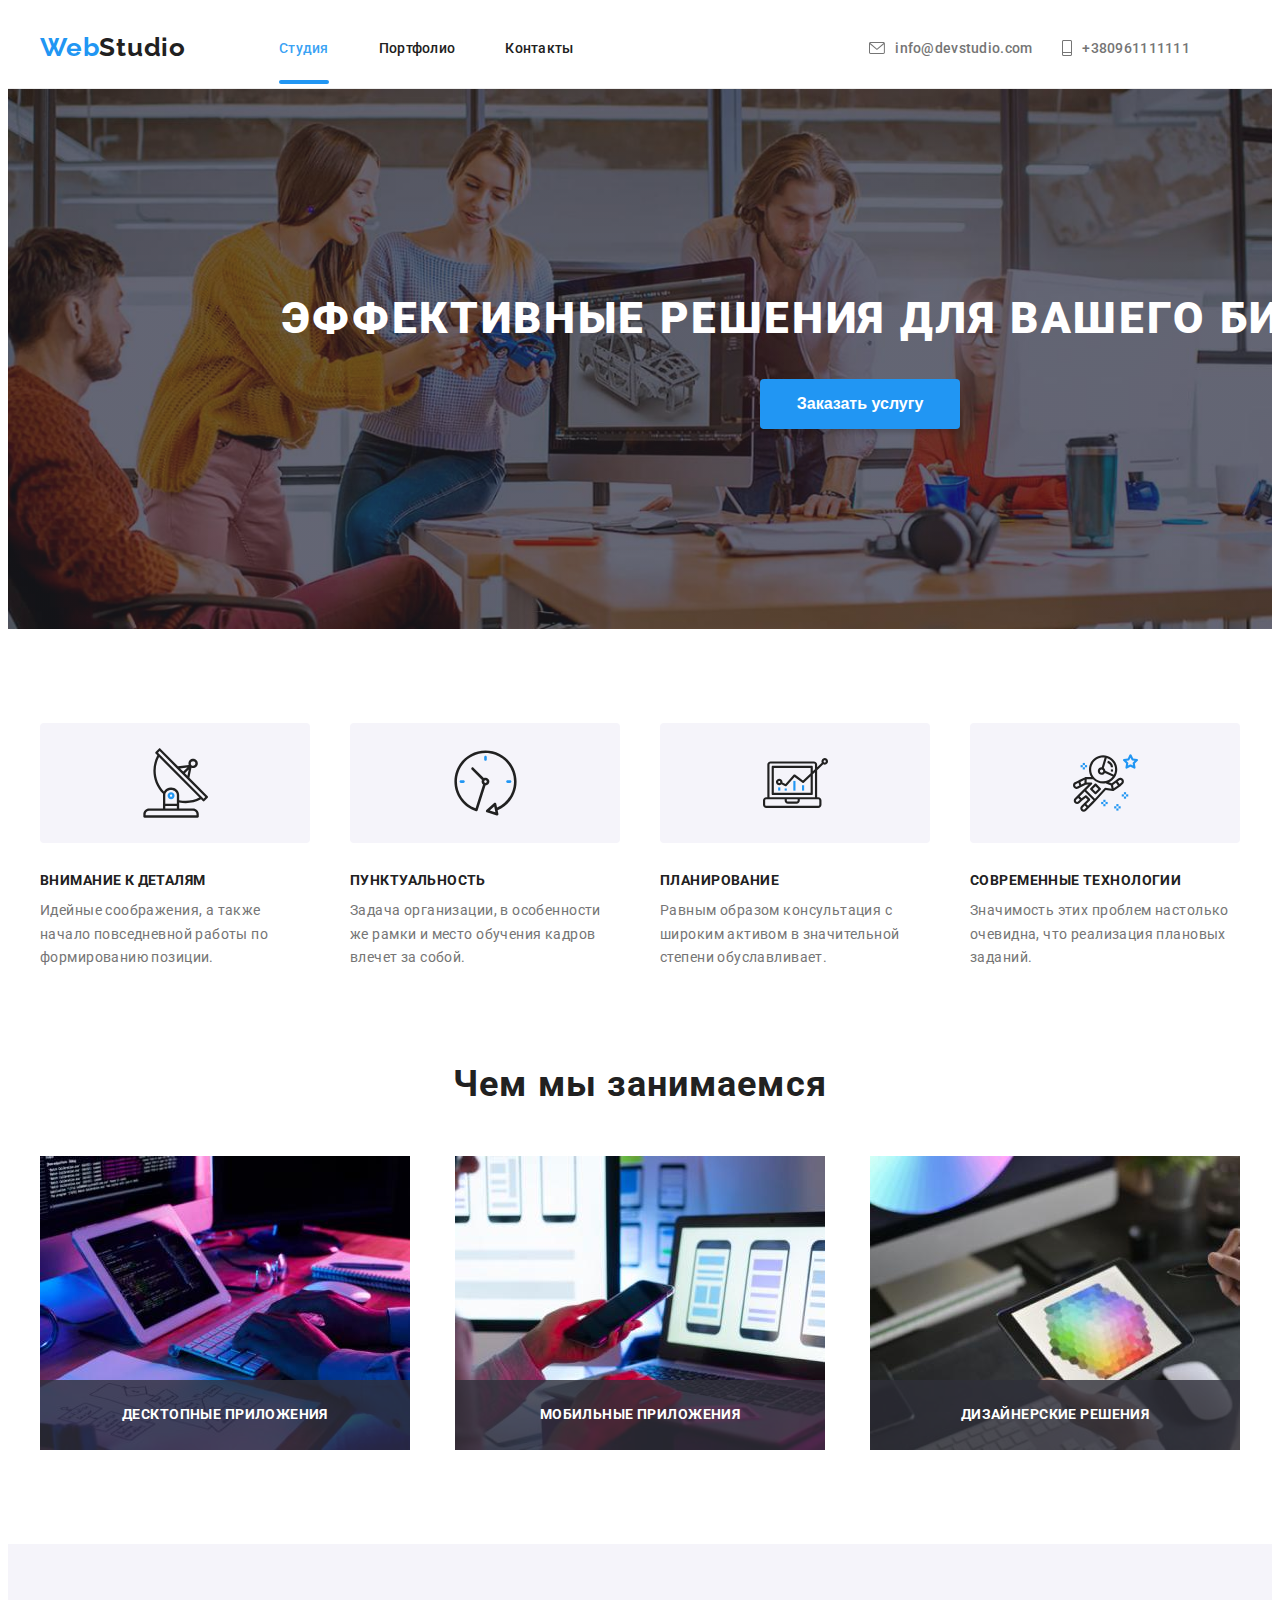
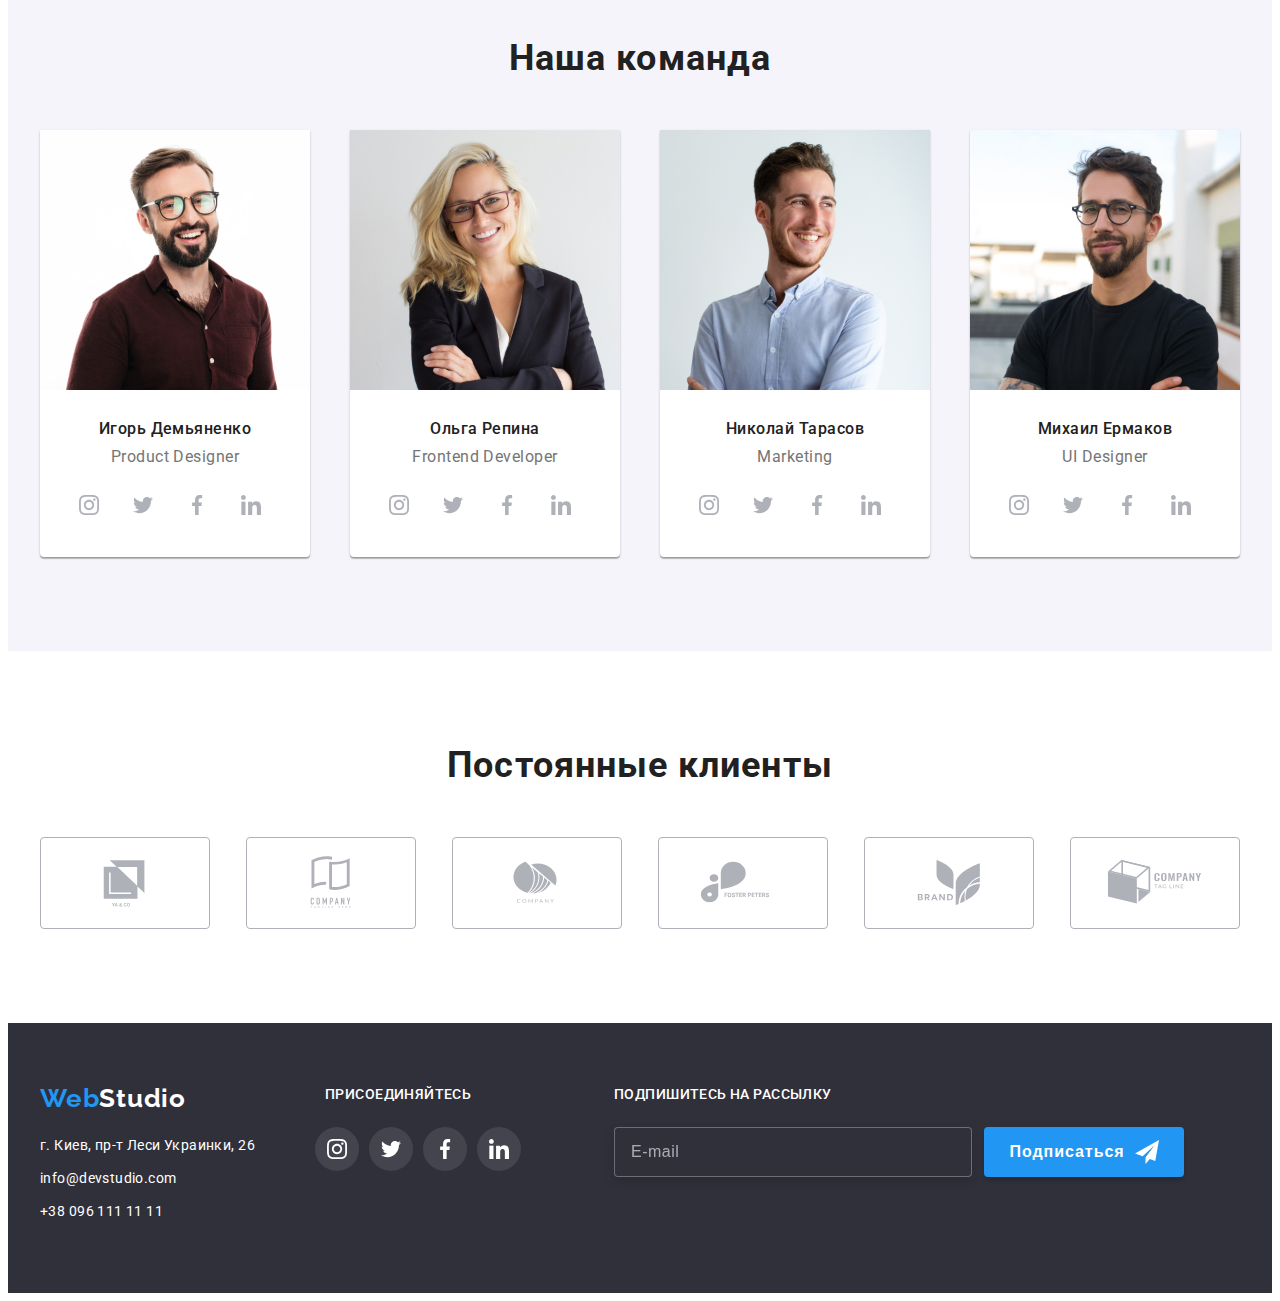
==== commit 8f42bc44: "fix" ====
--- a/index.html
+++ b/index.html
@@ -104,7 +104,7 @@
     <div class="container team__container"> 
     <h2 class="title-two">Наша команда</h2>
     <ul class="list team-list">
-        <li class="team-list__card"><img src="./images/demianenko.jpg" alt="Демьяненко" width="270" height="260"> <div class="team-card"> <h3 class="title-four">Игорь Демьяненко</h3><p class="team-list__text" lang="en">Product Designer</p>
+        <li class="team-list__card"><img src="./images/demianenko.jpg" alt="Демьяненко" width="270" height="260"> <div class="team-list__textbox"> <h3 class="title-four">Игорь Демьяненко</h3><p class="team-list__text" lang="en">Product Designer</p>
             <ul class="social-list">
                 <li class="social-list__item">
                     <a class="social-list__link" href="#">
@@ -138,7 +138,7 @@
 </div>
 </li>
 
-        <li class="team-list__card"><img src="./images/repina.jpg" alt="Репина" width="270" height="260"><div class="team-card"><h3 class="title-four">Ольга Репина</h3><p class="team-list__text" lang="en">Frontend Developer
+        <li class="team-list__card"><img src="./images/repina.jpg" alt="Репина" width="270" height="260"><div class="team-list__textbox""><h3 class="title-four">Ольга Репина</h3><p class="team-list__text" lang="en">Frontend Developer
         </p>         
         <ul class="social-list">
             <li class="social-list__item">
@@ -172,7 +172,7 @@
 </ul>
 </div>
 </li>
-        <li class="team-list__card"><img src="./images/tarasov.jpg" alt="Тарасов" width="270" height="260"><div class="team-card"><h3 class="title-four">Николай Тарасов</h3><p class="team-list__text" lang="en">Marketing</p>         
+        <li class="team-list__card"><img src="./images/tarasov.jpg" alt="Тарасов" width="270" height="260"><div class="team-list__textbox""><h3 class="title-four">Николай Тарасов</h3><p class="team-list__text" lang="en">Marketing</p>         
             <ul class="social-list">
                 <li class="social-list__item">
                     <a class="social-list__link" href="#">
@@ -205,7 +205,7 @@
     </ul>
 </div>
 </li>
-        <li class="team-list__card"><img src="./images/yermakov.jpg" alt="Ермаков" width="270" height="260"><div class="team-card"><h3 class="title-four">Михаил Ермаков</h3><p class="team-list__text" lang="en">UI Designer</p>         
+        <li class="team-list__card"><img src="./images/yermakov.jpg" alt="Ермаков" width="270" height="260"><div class="team-list__textbox""><h3 class="title-four">Михаил Ермаков</h3><p class="team-list__text" lang="en">UI Designer</p>         
             <ul class="social-list">
                 <li class="social-list__item">
                     <a class="social-list__link" href="#">
--- a/css/main.min.css
+++ b/css/main.min.css
@@ -1,2 +1,2 @@
-:root{--header-text-color: #757575;--main-title-color: #ffffff;--second-title-color: #212121;--main-text-color: #757575;--second-text-color: rgba(255, 255, 255, 0.6);--logo-color: #2196f3;--logo-second-color: #212121;--logo-third-color: #ffffff;--accent-color: #2196f3;--main-btn-color: #2196f3;--footer-bcg-color: #2f303a;--portfolio-button-color: #f5f4fa;--motto-background-color: rgba(47, 48, 58, 0.4)}.contacts-list,.header-container,.header-mail,.hero-list,.hero-box,.whaddowedo-list,.whaddowedo-box,.team-list,.clients-list,.clients-link,.footer-social-link,.subscribe-input,.subscribe-btn,.modal-close,.policy-item,.works-button-list,.works-list{display:flex;flex-wrap:wrap}.header-logo,.header-link,.clients-link,.clients-link .clients-icon,.footer-logo,.footer-address,.modal-form-comment,.works-item,.works-item-text{transition:color 250ms cubic-bezier(0.4, 0, 0.2, 1)}.contacts-list,.header-container,.header-mail,.hero-box,.whaddowedo-box,.clients-link,.footer-social-link,.subscribe-input,.subscribe-btn,.modal-close,.policy-item{align-items:center;justify-content:center}.header-logo,.footer-logo{font-family:Raleway;font-weight:700;font-size:26px;line-height:1.19;letter-spacing:0.03em}.visually-hidden{position:absolute;white-space:nowrap;width:1px;height:1px;overflow:hidden;border:0;padding:0;clip:rect(0 0 0 0);clip-path:inset(50%);margin:-1px}.is-hidden{visibility:hidden;opacity:0;pointer-events:none}p,h1,h2,h3,h4,h5,h6{margin:0}ul{margin:0;padding:0}img{display:block;max-width:100%;height:auto}body{font-family:"Raleway", sans-serif;font-family:"Roboto", sans-serif}.list{list-style:none;padding:0;margin:0}.link{text-decoration:none}.container{width:1200px;margin-left:auto;margin-right:auto;margin:0 auto;padding-left:15px;padding-right:15px}.section{padding-top:94px;padding-bottom:94px}.btn{border:none;border-radius:4px;cursor:pointer;outline:none}.works-button-list{display:flex;justify-content:center;margin-bottom:50px}.works-button{height:38px;background:var(--portfolio-button-color);padding-top:6px;padding-bottom:6px;padding-left:22px;padding-right:22px;font-weight:500;font-size:16px;line-height:1.62;text-align:center;border-radius:4px;margin-left:8px;transition:color 250ms cubic-bezier(0.4, 0, 0.2, 1),background-color 250ms cubic-bezier(0.4, 0, 0.2, 1)}.works-button:hover,.works-button:focus{color:#ffffff;background-color:var(--accent-color);box-shadow:0px 3px 1px rgba(0,0,0,0.1),0px 1px 2px rgba(0,0,0,0.08),0px 2px 2px rgba(0,0,0,0.12)}.title-one{font-weight:900;font-size:44px;line-height:1.36;text-align:center;letter-spacing:0.06em;text-transform:uppercase;color:var(--main-title-color)}.title-two{font-size:36px;font-weight:700;line-height:1.16;letter-spacing:.03em;text-align:center;margin-bottom:50px;color:var(--second-title-color)}.title-three{font-size:14px;font-weight:700;line-height:1.14;letter-spacing:.03em;margin-top:30px;margin-bottom:10px;text-transform:uppercase;color:var(--second-title-color)}.title-four{font-size:16px;font-weight:500;line-height:1.18;letter-spacing:.03em;color:var(--second-title-color)}.title-five{font-size:14px;font-weight:500;line-height:1.71;letter-spacing:.03em;font-style:normal;margin-bottom:20px;color:var(--main-title-color);text-transform:uppercase}.social-list{display:flex;justify-content:center;align-items:center;margin-left:-10px}.social-list__item{display:flex;width:44px;height:44px;border-radius:50%;justify-content:center;align-items:center}.social-list__item+.social-list__item{margin-left:10px}.social-list__link{display:flex;width:44px;height:44px;border-radius:50%;justify-content:center;align-items:center;transition-property:background-color;transition-duration:250ms;transition-timing-function:cubic-bezier(0.4, 0, 0.2, 1)}.social-list__link:hover,.social-list__link:focus{background-color:var(--accent-color)}.social-list__link--footer{background-color:#43444d;fill:#ffffff}.social-list__icon{fill:#afb1b8;transition-property:fill;transition-duration:250ms;transition-timing-function:cubic-bezier(0.4, 0, 0.2, 1)}.social-list__link:hover .social-list__icon,.social-list__link:focus .social-list__icon{fill:var(--main-title-color)}.header{background-color:#ffffff;border-bottom:1px solid #ececec}.header-list{display:flex;align-items:center}.contacts-list{margin-left:auto;margin-right:50px}.header-navigation{display:flex;align-items:center}.header-logo{color:var(--logo-color);padding-right:93px;padding-top:24px;padding-bottom:25px}.header-logo:focus,.header-logo:hover{color:var(--accent-color)}.logo-second-color{color:var(--logo-second-color)}.logo-third-color{color:var(--logo-third-color)}.header-item:not(:last-child){padding-right:50px}.header-link{font-size:14px;font-weight:500;line-height:1.14;letter-spacing:.02em;color:var(--second-title-color);position:relative}.header-link:hover,.header-link:focus{color:var(--accent-color)}.header-link.current{color:rgba(33,150,243,0.9)}.header-link.current.header-link.current::after{content:"";width:100%;height:4px;border-radius:2px;background-color:var(--accent-color);position:absolute;display:block;bottom:-28px;left:0}.header-icon{fill:currentColor;margin-right:10px}.header-icon:hover,.header-icon:focus{color:var(--accent-color)}.header-contacts{margin-right:0;margin-left:30px}.header-mail{font-size:14px;font-weight:500;line-height:1.33;letter-spacing:.02em;color:var(--main-text-color);transition:color 250ms cubic-bezier(0.4, 0, 0.2, 1)}.header-mail:hover,.header-mail:focus{color:var(--accent-color)}.motto{background-image:linear-gradient(rgba(47,48,58,0.4), rgba(47,48,58,0.4)),url(../images/mottoback.jpg);background-repeat:no-repeat;background-position:center;background-size:cover;padding-top:200px;padding-bottom:200px}.motto-container{padding-right:252px;padding-left:252px;text-align:center}.main-btn{padding:10px 32px;background-color:var(--main-btn-color);font-weight:700;font-size:16px;line-height:1.9;width:200px;height:50px;margin-top:30px;box-shadow:0px 4px 4px rgba(0,0,0,0.15);border-radius:4px;color:#ffffff}.main-btn:active{background-color:var(--second-title-color)}.hero-list{justify-content:space-between}.hero-item{max-width:270px}.hero-box{width:270px;height:120px;background-color:#f5f4fa;border-radius:4px;margin-right:30px;margin-bottom:30px}.hero-text{font-size:14px;font-weight:400;line-height:1.7;letter-spacing:.03em;color:var(--main-text-color)}.hero-icon{max-width:70px;max-height:70px}.whaddowedo-list{justify-content:space-between}.whaddowedo{padding-top:0px}.whaddowedo-item{position:relative}.whaddowedo-box{position:absolute;bottom:0;height:70px;width:100%;background-color:rgba(47,48,58,0.8)}.whaddowedo-text{font-size:14px;font-weight:700;line-height:1.14;letter-spacing:.03em;text-align:center;text-transform:uppercase;color:#ffffff}.team__section{background-color:var(--portfolio-button-color)}.team__container{text-align:center}.team-list{justify-content:space-between}.team-list__card{justify-content:space-between;width:270px;padding-top:30px;padding-bottom:30px;background-color:#fff;box-shadow:0px 1px 3px rgba(0,0,0,0.12),0px 1px 1px rgba(0,0,0,0.14),0px 2px 1px rgba(0,0,0,0.2);border-radius:0px 0px 4px 4px}.team-list__text{text-align:center;font-size:16px;font-weight:400;line-height:1.18;letter-spacing:.03em;margin-top:10px;color:var(--main-text-color);margin-bottom:16px}.clients-list{justify-content:space-between}.clients-link{width:170px;height:92px;box-sizing:border-box;border:1px solid #afb1b8;border-radius:4px}.clients-link:hover,.clients-link:focus{border-color:var(--accent-color)}.clients-link:hover .clients-icon,.clients-link:focus .clients-icon{fill:var(--accent-color)}.clients-link .clients-icon{width:106px;height:60px;fill:#afb1b8;display:block;margin-left:auto;margin-right:auto}.footer{background-color:var(--footer-bcg-color);padding-top:60px;padding-bottom:60px}.footer-container{display:flex}.footer-logo{margin-bottom:20px;color:var(--logo-color)}.footer-list{padding-top:20px}.footer-contact{margin-bottom:9px}.footer-address{font-size:14px;font-weight:400;line-height:1.71;letter-spacing:.03em;font-style:normal;color:var(--main-title-color);margin-bottom:9px}.footer-address:hover,.footer-address:focus{color:var(--accent-color)}.footer-social{margin-left:70px}.footer-social-list{display:flex}.footer-social-link{width:44px;height:44px;border-radius:50%;background-color:rgba(255,255,255,0.1);margin-right:10px;transition:color 250ms cubic-bezier(0.4, 0, 0.2, 1),background-color 250ms cubic-bezier(0.4, 0, 0.2, 1)}.footer-social-link:hover,.footer-social-link:focus{background-color:var(--accent-color)}.footer-social-icon{fill:#ffffff}.footer-subscribe{margin-left:93px}.subscribe-wrap{display:flex;justify-content:space-between}.subscribe-input{width:358px;height:50px;background-color:var(--footer-bcg-color);padding-left:16px;border:1px solid rgba(255,255,255,0.3);box-sizing:border-box;filter:drop-shadow(0px 4px 4px rgba(0,0,0,0.15));border-radius:4px;font-size:16px;font-weight:400;line-height:1.25;letter-spacing:.03em;color:var(--second-text-color);margin-right:12px}.subscribe-input::placeholder{font-size:16px;font-weight:400;line-height:1.25;letter-spacing:.03em;color:var(--second-text-color)}.subscribe-btn{width:200px;height:50px;font-size:16px;font-weight:700;line-height:1.87;letter-spacing:.06em;color:var(--main-title-color);background-color:var(--accent-color);box-shadow:0px 4px 4px rgba(0,0,0,0.15)}.subscribe-btn-icon{margin-left:10px}.backdrop{width:100vw;height:100vh;background-color:rgba(0,0,0,0.2);position:fixed;top:0;transition:opacity 1000ms, visibility 1000ms}.backdrop.is-hidden .modal{transform:scale(1.5);transition:transform 1000ms}.modal{width:528px;height:581px;background-color:#ffffff;box-shadow:0px 1px 3px rgba(0,0,0,0.12),0px 1px 1px rgba(0,0,0,0.14),0px 2px 1px rgba(0,0,0,0.2);border-radius:4px;position:absolute;top:50%;left:50%;transform:scale(1);transform:translate(-50%, -50%);transition:transform 1000ms;padding:40px}.modal-close{width:30px;height:30px;background-color:transparent;border:1px solid rgba(0,0,0,0.1);border-radius:50%;position:absolute;top:14px;right:14px;cursor:pointer}.modal-close:hover{color:var(--accent-color)}.modal-close-icon{fill:currentColor}.modal-title{font-size:20px;font-weight:700;line-height:1.15;letter-spacing:.03em;text-align:center;color:var(--second-title-color);margin-bottom:12px}.modal-form-input{width:100%;height:40px;border:1px solid rgba(33,33,33,0.2);box-sizing:border-box;border-radius:4px;padding-left:35px;padding-right:15px;resize:none;outline:none;cursor:pointer;margin-top:4px;transition:250ms cubic-bezier(0.4, 0, 0.2, 1)}.modal-form-input:focus{border-color:var(--accent-color)}.modal-form-input:focus+.input-icon{fill:var(--accent-color)}.modal-field{width:100%;margin-bottom:10px}.input-wrap{position:relative}.modal-form-comment{width:100%;height:120px;border:1px solid rgba(33,33,33,0.2);box-sizing:border-box;border-radius:4px;padding-left:5px;padding-right:15px;padding-top:12px;resize:none;outline:none;margin-top:4px;margin-bottom:5px;font-size:12px;font-weight:400;line-height:1.16;letter-spacing:.01em;color:var(--header-text-color)}.modal-form-comment:focus{border-color:var(--accent-color)}.modal-label-text{font-size:12px;font-weight:400;line-height:1.16;letter-spacing:.01em;color:var(--header-text-color)}.modal-check:checked+.policy-text .policy-item{background-color:var(--accent-color);border:0}.policy-item{width:16px;height:15px;border:2px solid;color:var(--logo-second-color);border-radius:2px;margin-right:5px;margin-left:12px}.input-icon{position:absolute;left:15px;top:50%;transform:translateY(-50%);transition:fill 250ms cubic-bezier(0.4, 0, 0.2, 1)}.check-icon{fill:var(--main-title-color);transition:color 250ms cubic-bezier(0.4, 0, 0.2, 1)}.policy-text{display:flex;font-size:14px;font-weight:400;line-height:1.71;letter-spacing:.03em;color:#757575;margin-bottom:30px}.policy-link{color:var(--accent-color);text-decoration:underline;margin-left:5px}.modal-btn{display:block;margin:0 auto}.works-button{height:38px;background:var(--portfolio-button-color);padding-top:6px;padding-bottom:6px;padding-left:22px;padding-right:22px;font-size:16px;font-weight:500;line-height:1.62;letter-spacing:.03em;text-align:center;border-radius:4px;margin-left:8px;transition:color 250ms cubic-bezier(0.4, 0, 0.2, 1),background-color 250ms cubic-bezier(0.4, 0, 0.2, 1)}.works-button:hover,.works-button:focus{color:#ffffff;background-color:var(--accent-color);box-shadow:0px 3px 1px rgba(0,0,0,0.1),0px 1px 2px rgba(0,0,0,0.08),0px 2px 2px rgba(0,0,0,0.12);border-radius:4px}.works-button-list{justify-content:center;margin-bottom:50px}.works-item{max-width:370px;margin-right:30px;margin-bottom:30px}.works-item:nth-child(3n){margin-right:0}.works-item:nth-child(n+7){margin-bottom:0px}.works-item:hover .works-item-text{transform:translateY(0)}.works-item:hover,.works-item:focus{box-shadow:0px 1px 1px rgba(0,0,0,0.12),0px 4px 4px rgba(0,0,0,0.06),1px 4px 6px rgba(0,0,0,0.16)}.works-wrap{position:relative;overflow:hidden}.works-item-text{max-width:370px;position:absolute;top:0;left:0;background-color:rgba(33,150,243,0.9);padding:63px 24px 63px 24px;color:#ffffff;font-size:18px;line-height:1.56;letter-spacing:0.03em;overflow:auto;height:100%;transform:translateY(100%)}.works-card{padding-top:20px;padding-bottom:20px;padding-left:24px;padding-right:24px;border:1px solid #eeeeee}.works-title{font-size:18px;font-weight:700;line-height:2;letter-spacing:.06em;margin-bottom:4px}.works-text{font-size:16px;font-weight:400;line-height:1.87;letter-spacing:.03em;color:var(--header-text-color)}
+:root{--header-text-color: #757575;--main-title-color: #ffffff;--second-title-color: #212121;--main-text-color: #757575;--second-text-color: rgba(255, 255, 255, 0.6);--logo-color: #2196f3;--logo-second-color: #212121;--logo-third-color: #ffffff;--accent-color: #2196f3;--main-btn-color: #2196f3;--footer-bcg-color: #2f303a;--portfolio-button-color: #f5f4fa;--motto-background-color: rgba(47, 48, 58, 0.4)}.contacts-list,.header-container,.header-mail,.hero-list,.hero-box,.whaddowedo-list,.whaddowedo-box,.team-list,.clients-list,.clients-link,.footer-social-link,.subscribe-input,.subscribe-btn,.modal-close,.policy-item,.works-button-list,.works-list{display:flex;flex-wrap:wrap}.header-logo,.header-link,.clients-link,.clients-link .clients-icon,.footer-logo,.footer-address,.modal-form-comment,.works-item,.works-item-text{transition:color 250ms cubic-bezier(0.4, 0, 0.2, 1)}.contacts-list,.header-container,.header-mail,.hero-box,.whaddowedo-box,.clients-link,.footer-social-link,.subscribe-input,.subscribe-btn,.modal-close,.policy-item{align-items:center;justify-content:center}.header-logo,.footer-logo{font-family:Raleway;font-weight:700;font-size:26px;line-height:1.19;letter-spacing:0.03em}.visually-hidden{position:absolute;white-space:nowrap;width:1px;height:1px;overflow:hidden;border:0;padding:0;clip:rect(0 0 0 0);clip-path:inset(50%);margin:-1px}.is-hidden{visibility:hidden;opacity:0;pointer-events:none}p,h1,h2,h3,h4,h5,h6{margin:0}ul{margin:0;padding:0}img{display:block;max-width:100%;height:auto}body{font-family:"Raleway", sans-serif;font-family:"Roboto", sans-serif}.list{list-style:none;padding:0;margin:0}.link{text-decoration:none}.container{width:1200px;margin-left:auto;margin-right:auto;margin:0 auto;padding-left:15px;padding-right:15px}.section{padding-top:94px;padding-bottom:94px}.btn{border:none;border-radius:4px;cursor:pointer;outline:none}.works-button-list{display:flex;justify-content:center;margin-bottom:50px}.works-button{height:38px;background:var(--portfolio-button-color);padding-top:6px;padding-bottom:6px;padding-left:22px;padding-right:22px;font-weight:500;font-size:16px;line-height:1.62;text-align:center;border-radius:4px;margin-left:8px;transition:color 250ms cubic-bezier(0.4, 0, 0.2, 1),background-color 250ms cubic-bezier(0.4, 0, 0.2, 1)}.works-button:hover,.works-button:focus{color:#ffffff;background-color:var(--accent-color);box-shadow:0px 3px 1px rgba(0,0,0,0.1),0px 1px 2px rgba(0,0,0,0.08),0px 2px 2px rgba(0,0,0,0.12)}.title-one{font-weight:900;font-size:44px;line-height:1.36;text-align:center;letter-spacing:0.06em;text-transform:uppercase;color:var(--main-title-color)}.title-two{font-size:36px;font-weight:700;line-height:1.16;letter-spacing:.03em;text-align:center;margin-bottom:50px;color:var(--second-title-color)}.title-three{font-size:14px;font-weight:700;line-height:1.14;letter-spacing:.03em;margin-top:30px;margin-bottom:10px;text-transform:uppercase;color:var(--second-title-color)}.title-four{font-size:16px;font-weight:500;line-height:1.18;letter-spacing:.03em;color:var(--second-title-color)}.title-five{font-size:14px;font-weight:500;line-height:1.71;letter-spacing:.03em;font-style:normal;margin-bottom:20px;color:var(--main-title-color);text-transform:uppercase}.social-list{display:flex;justify-content:center;align-items:center;margin-left:-10px}.social-list__item{display:flex;width:44px;height:44px;border-radius:50%;justify-content:center;align-items:center}.social-list__item+.social-list__item{margin-left:10px}.social-list__link{display:flex;width:44px;height:44px;border-radius:50%;justify-content:center;align-items:center;transition-property:background-color;transition-duration:250ms;transition-timing-function:cubic-bezier(0.4, 0, 0.2, 1)}.social-list__link:hover,.social-list__link:focus{background-color:var(--accent-color)}.social-list__link--footer{background-color:#43444d;fill:#ffffff}.social-list__icon{fill:#afb1b8;transition-property:fill;transition-duration:250ms;transition-timing-function:cubic-bezier(0.4, 0, 0.2, 1)}.social-list__link:hover .social-list__icon,.social-list__link:focus .social-list__icon{fill:var(--main-title-color)}.header{background-color:#ffffff;border-bottom:1px solid #ececec}.header-list{display:flex;align-items:center}.contacts-list{margin-left:auto;margin-right:50px}.header-navigation{display:flex;align-items:center}.header-logo{color:var(--logo-color);padding-right:93px;padding-top:24px;padding-bottom:25px}.header-logo:focus,.header-logo:hover{color:var(--accent-color)}.logo-second-color{color:var(--logo-second-color)}.logo-third-color{color:var(--logo-third-color)}.header-item:not(:last-child){padding-right:50px}.header-link{font-size:14px;font-weight:500;line-height:1.14;letter-spacing:.02em;color:var(--second-title-color);position:relative}.header-link:hover,.header-link:focus{color:var(--accent-color)}.header-link.current{color:rgba(33,150,243,0.9)}.header-link.current.header-link.current::after{content:"";width:100%;height:4px;border-radius:2px;background-color:var(--accent-color);position:absolute;display:block;bottom:-28px;left:0}.header-icon{fill:currentColor;margin-right:10px}.header-icon:hover,.header-icon:focus{color:var(--accent-color)}.header-contacts{margin-right:0;margin-left:30px}.header-mail{font-size:14px;font-weight:500;line-height:1.33;letter-spacing:.02em;color:var(--main-text-color);transition:color 250ms cubic-bezier(0.4, 0, 0.2, 1)}.header-mail:hover,.header-mail:focus{color:var(--accent-color)}.motto{background-image:linear-gradient(rgba(47,48,58,0.4), rgba(47,48,58,0.4)),url(../images/mottoback.jpg);background-repeat:no-repeat;background-position:center;background-size:cover;padding-top:200px;padding-bottom:200px}.motto-container{padding-right:252px;padding-left:252px;text-align:center}.main-btn{padding:10px 32px;background-color:var(--main-btn-color);font-weight:700;font-size:16px;line-height:1.9;width:200px;height:50px;margin-top:30px;box-shadow:0px 4px 4px rgba(0,0,0,0.15);border-radius:4px;color:#ffffff}.main-btn:active{background-color:var(--second-title-color)}.hero-list{justify-content:space-between}.hero-item{max-width:270px}.hero-box{width:270px;height:120px;background-color:#f5f4fa;border-radius:4px;margin-right:30px;margin-bottom:30px}.hero-text{font-size:14px;font-weight:400;line-height:1.7;letter-spacing:.03em;color:var(--main-text-color)}.hero-icon{max-width:70px;max-height:70px}.whaddowedo-list{justify-content:space-between}.whaddowedo{padding-top:0px}.whaddowedo-item{position:relative}.whaddowedo-box{position:absolute;bottom:0;height:70px;width:100%;background-color:rgba(47,48,58,0.8)}.whaddowedo-text{font-size:14px;font-weight:700;line-height:1.14;letter-spacing:.03em;text-align:center;text-transform:uppercase;color:#ffffff}.team__section{background-color:var(--portfolio-button-color)}.team__container{text-align:center}.team-list{justify-content:space-between}.team-list__card{justify-content:space-between;width:270px;background-color:#fff;box-shadow:0px 1px 3px rgba(0,0,0,0.12),0px 1px 1px rgba(0,0,0,0.14),0px 2px 1px rgba(0,0,0,0.2);border-radius:0px 0px 4px 4px}.team-list__textbox{padding-top:30px;padding-bottom:30px}.team-list__text{text-align:center;font-size:16px;font-weight:400;line-height:1.18;letter-spacing:.03em;margin-top:10px;color:var(--main-text-color);margin-bottom:16px}.clients-list{justify-content:space-between}.clients-link{width:170px;height:92px;box-sizing:border-box;border:1px solid #afb1b8;border-radius:4px}.clients-link:hover,.clients-link:focus{border-color:var(--accent-color)}.clients-link:hover .clients-icon,.clients-link:focus .clients-icon{fill:var(--accent-color)}.clients-link .clients-icon{width:106px;height:60px;fill:#afb1b8;display:block;margin-left:auto;margin-right:auto}.footer{background-color:var(--footer-bcg-color);padding-top:60px;padding-bottom:60px}.footer-container{display:flex}.footer-logo{margin-bottom:20px;color:var(--logo-color)}.footer-list{padding-top:20px}.footer-contact{margin-bottom:9px}.footer-address{font-size:14px;font-weight:400;line-height:1.71;letter-spacing:.03em;font-style:normal;color:var(--main-title-color);margin-bottom:9px}.footer-address:hover,.footer-address:focus{color:var(--accent-color)}.footer-social{margin-left:70px}.footer-social-list{display:flex}.footer-social-link{width:44px;height:44px;border-radius:50%;background-color:rgba(255,255,255,0.1);margin-right:10px;transition:color 250ms cubic-bezier(0.4, 0, 0.2, 1),background-color 250ms cubic-bezier(0.4, 0, 0.2, 1)}.footer-social-link:hover,.footer-social-link:focus{background-color:var(--accent-color)}.footer-social-icon{fill:#ffffff}.footer-subscribe{margin-left:93px}.subscribe-wrap{display:flex;justify-content:space-between}.subscribe-input{width:358px;height:50px;background-color:var(--footer-bcg-color);padding-left:16px;border:1px solid rgba(255,255,255,0.3);box-sizing:border-box;filter:drop-shadow(0px 4px 4px rgba(0,0,0,0.15));border-radius:4px;font-size:16px;font-weight:400;line-height:1.25;letter-spacing:.03em;color:var(--second-text-color);margin-right:12px}.subscribe-input::placeholder{font-size:16px;font-weight:400;line-height:1.25;letter-spacing:.03em;color:var(--second-text-color)}.subscribe-btn{width:200px;height:50px;font-size:16px;font-weight:700;line-height:1.87;letter-spacing:.06em;color:var(--main-title-color);background-color:var(--accent-color);box-shadow:0px 4px 4px rgba(0,0,0,0.15)}.subscribe-btn-icon{margin-left:10px}.backdrop{width:100vw;height:100vh;background-color:rgba(0,0,0,0.2);position:fixed;top:0;transition:opacity 1000ms, visibility 1000ms}.backdrop.is-hidden .modal{transform:scale(1.5);transition:transform 1000ms}.modal{width:528px;height:581px;background-color:#ffffff;box-shadow:0px 1px 3px rgba(0,0,0,0.12),0px 1px 1px rgba(0,0,0,0.14),0px 2px 1px rgba(0,0,0,0.2);border-radius:4px;position:absolute;top:50%;left:50%;transform:scale(1);transform:translate(-50%, -50%);transition:transform 1000ms;padding:40px}.modal-close{width:30px;height:30px;background-color:transparent;border:1px solid rgba(0,0,0,0.1);border-radius:50%;position:absolute;top:14px;right:14px;cursor:pointer}.modal-close:hover{color:var(--accent-color)}.modal-close-icon{fill:currentColor}.modal-title{font-size:20px;font-weight:700;line-height:1.15;letter-spacing:.03em;text-align:center;color:var(--second-title-color);margin-bottom:12px}.modal-form-input{width:100%;height:40px;border:1px solid rgba(33,33,33,0.2);box-sizing:border-box;border-radius:4px;padding-left:35px;padding-right:15px;resize:none;outline:none;cursor:pointer;margin-top:4px;transition:250ms cubic-bezier(0.4, 0, 0.2, 1)}.modal-form-input:focus{border-color:var(--accent-color)}.modal-form-input:focus+.input-icon{fill:var(--accent-color)}.modal-field{width:100%;margin-bottom:10px}.input-wrap{position:relative}.modal-form-comment{width:100%;height:120px;border:1px solid rgba(33,33,33,0.2);box-sizing:border-box;border-radius:4px;padding-left:5px;padding-right:15px;padding-top:12px;resize:none;outline:none;margin-top:4px;margin-bottom:5px;font-size:12px;font-weight:400;line-height:1.16;letter-spacing:.01em;color:var(--header-text-color)}.modal-form-comment:focus{border-color:var(--accent-color)}.modal-label-text{font-size:12px;font-weight:400;line-height:1.16;letter-spacing:.01em;color:var(--header-text-color)}.modal-check:checked+.policy-text .policy-item{background-color:var(--accent-color);border:0}.policy-item{width:16px;height:15px;border:2px solid;color:var(--logo-second-color);border-radius:2px;margin-right:5px;margin-left:12px}.input-icon{position:absolute;left:15px;top:50%;transform:translateY(-50%);transition:fill 250ms cubic-bezier(0.4, 0, 0.2, 1)}.check-icon{fill:var(--main-title-color);transition:color 250ms cubic-bezier(0.4, 0, 0.2, 1)}.policy-text{display:flex;font-size:14px;font-weight:400;line-height:1.71;letter-spacing:.03em;color:#757575;margin-bottom:30px}.policy-link{color:var(--accent-color);text-decoration:underline;margin-left:5px}.modal-btn{display:block;margin:0 auto}.works-button{height:38px;background:var(--portfolio-button-color);padding-top:6px;padding-bottom:6px;padding-left:22px;padding-right:22px;font-size:16px;font-weight:500;line-height:1.62;letter-spacing:.03em;text-align:center;border-radius:4px;margin-left:8px;transition:color 250ms cubic-bezier(0.4, 0, 0.2, 1),background-color 250ms cubic-bezier(0.4, 0, 0.2, 1)}.works-button:hover,.works-button:focus{color:#ffffff;background-color:var(--accent-color);box-shadow:0px 3px 1px rgba(0,0,0,0.1),0px 1px 2px rgba(0,0,0,0.08),0px 2px 2px rgba(0,0,0,0.12);border-radius:4px}.works-button-list{justify-content:center;margin-bottom:50px}.works-item{max-width:370px;margin-right:30px;margin-bottom:30px}.works-item:nth-child(3n){margin-right:0}.works-item:nth-child(n+7){margin-bottom:0px}.works-item:hover .works-item-text{transform:translateY(0)}.works-item:hover,.works-item:focus{box-shadow:0px 1px 1px rgba(0,0,0,0.12),0px 4px 4px rgba(0,0,0,0.06),1px 4px 6px rgba(0,0,0,0.16)}.works-wrap{position:relative;overflow:hidden}.works-item-text{max-width:370px;position:absolute;top:0;left:0;background-color:rgba(33,150,243,0.9);padding:63px 24px 63px 24px;color:#ffffff;font-size:18px;line-height:1.56;letter-spacing:0.03em;overflow:auto;height:100%;transform:translateY(100%)}.works-card{padding-top:20px;padding-bottom:20px;padding-left:24px;padding-right:24px;border:1px solid #eeeeee}.works-title{font-size:18px;font-weight:700;line-height:2;letter-spacing:.06em;margin-bottom:4px}.works-text{font-size:16px;font-weight:400;line-height:1.87;letter-spacing:.03em;color:var(--header-text-color)}
 /*# sourceMappingURL=main.min.css.map */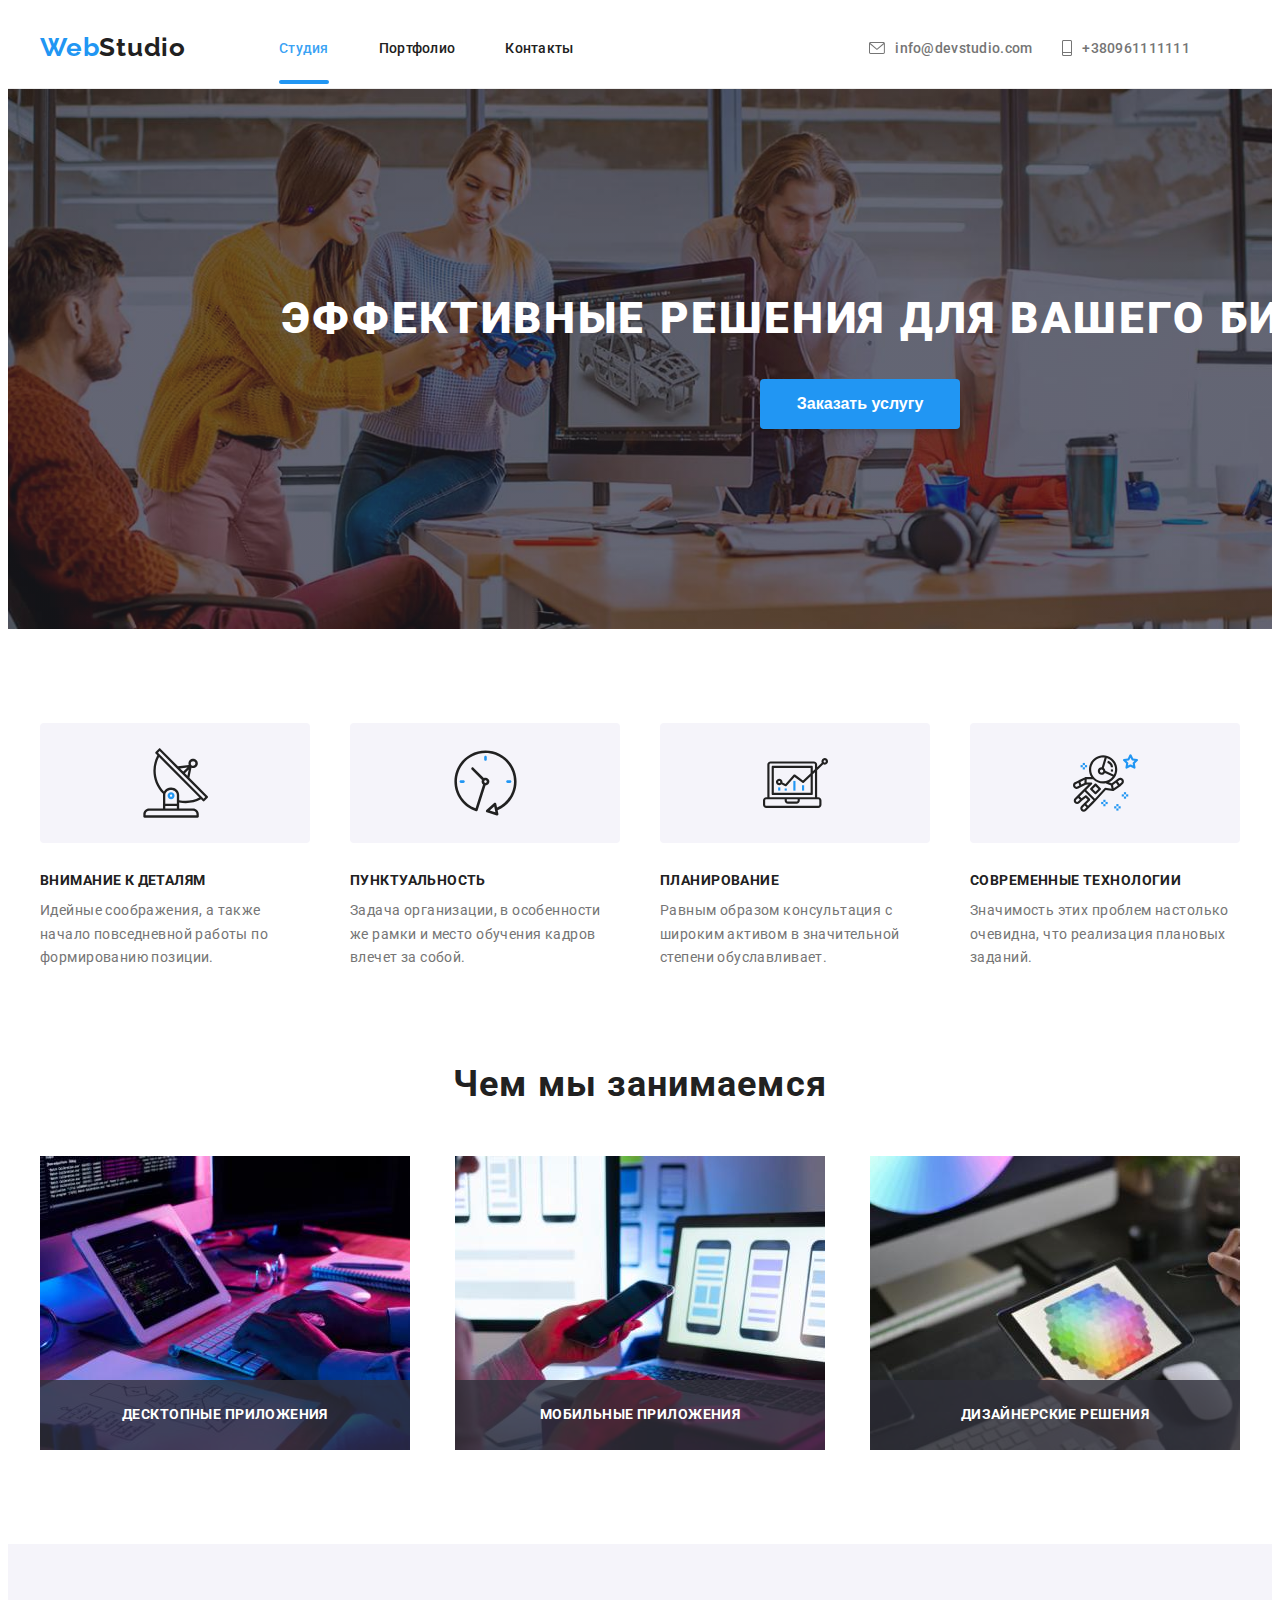
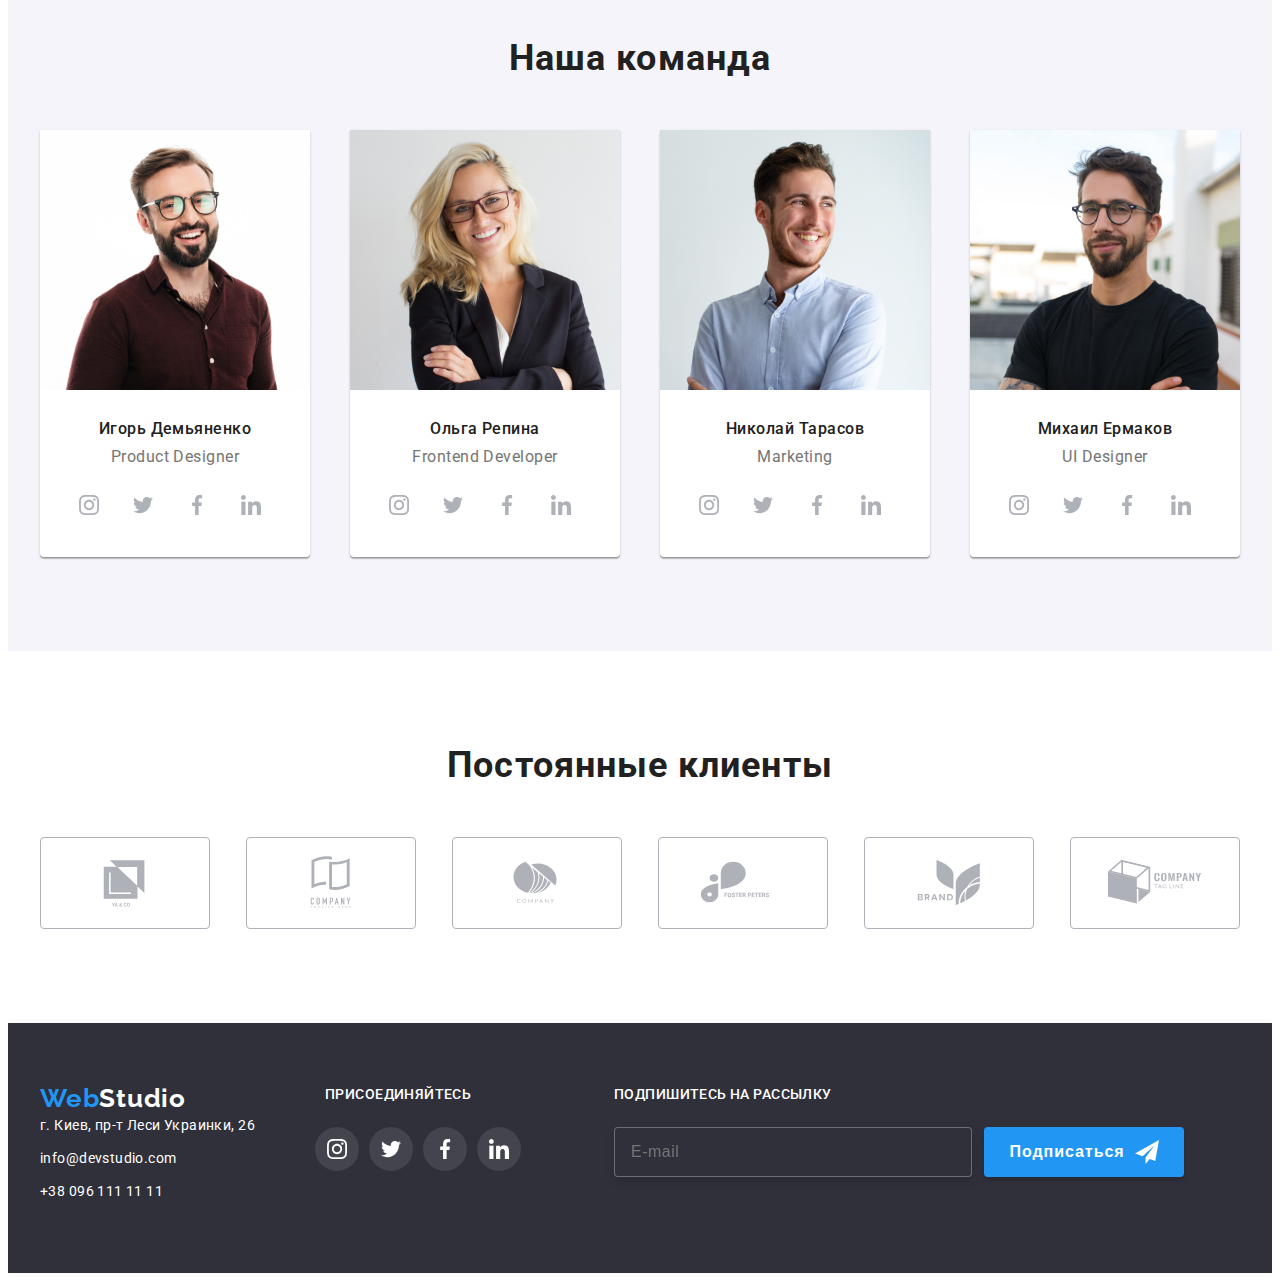
==== commit e7695ce2: "BEM" ====
--- a/index.html
+++ b/index.html
@@ -19,24 +19,28 @@
         <div class="container header-container">
           <nav class="header-navigation">
             <a class="link header-logo" href="http://WebStudio">Web<span class="logo-second-color">Studio</span> </a>
-            <ul class="list header-list">
-              <li class="header-item">
-                <a class="link header-link current" href="./index.html">Студия</a>
-              </li>
-              <li class="header-item">
-                <a class="link header-link" href="./portfolio.html">Портфолио</a>
-              </li>
-              <li class="header-item"><a class="link header-link" href="">Контакты</a></li>
-            </ul>
+                <ul class="list header-list">
+                    <li class="header-list__item">
+                        <a class="link header-list__link current" href="./index.html">Студия</a>
+                    </li>
+                    <li class="header-list__item">
+                        <a class="link header-list__link" href="./portfolio.html">Портфолио</a>
+                    </li>
+                    <li class="header-list__item">
+                        <a class="link header-list__link" href="">Контакты</a>
+                    </li>
+                </ul>
           </nav>
           <ul class="list contacts-list">
-            <li class="header-contacts">
-              <a class="link header-mail" href="tel:info@devstudio.com">
-              <svg class="header-icon" width="16" height="12"> <use href="./images/icons.svg#icon-envelope">
-              </use></svg>info@devstudio.com</a></li>
-            <li class="header-contacts">
-              <a class="link header-mail" href="mailto:+380961111111">
-                <svg class="header-icon" width="10" height="16">
+            <li class="contacts-list__item">
+              <a class="link contacts-list__link" href="tel:info@devstudio.com">
+                <svg class="contacts-list__icon" width="16" height="12"> 
+                    <use href="./images/icons.svg#icon-envelope"></use>
+                </svg>info@devstudio.com</a>
+            </li>
+            <li class="contacts-list__item">
+              <a class="link contacts-list__link" href="mailto:+380961111111">
+                <svg class="contacts-list__icon" width="10" height="16">
                   <use href="./images/icons.svg#icon-mobilka"></use>
                 </svg> +380961111111</a></li>
           </ul>
@@ -44,56 +48,76 @@
       </header>
 
 <main class="main">
-<section class="section motto">
-    <div class="container motto-container">
+<section class="section motto__section">
+    <div class="container motto__container">
     <h1 class="title-one">Эффективные решения для вашего бизнеса</h1>
-    <button class="btn main-btn" type="button" data-modal-open>Заказать услугу</button>
+    <button class="btn motto__btn" type="button" data-modal-open>Заказать услугу</button>
     </div>
 </section>
 
-<section class="section hero">
-    <div class="container hero-container">
-    <ul class="list hero-list">
-        <li class="hero-item"><div class="hero-box"><svg class="hero-icon" width="65" height="70">
-            <use href="./images/icons.svg#icon-tarelka"></use>
-        </svg> </div><h3 class="title-three">Внимание к деталям</h3>
-            <p class="hero-text">Идейные соображения, а также начало повседневной работы по формированию позиции.</p></li>
-        <li class="hero-item"><div class="hero-box"><svg class="hero-icon" width="65" height="70">
-            <use href="./images/icons.svg#icon-clock-1"></use>
-        </svg> </div><h3 class="title-three">Пунктуальность</h3>
-            <p class="hero-text">Задача организации, в особенности же рамки и место обучения кадров влечет за собой.</p></li>
-        <li class="hero-item"> <div class="hero-box"> <svg class="hero-icon" width="65" height="70">
-            <use href="./images/icons.svg#icon-diagram-1"></use>
-        </svg> </div> <h3 class="title-three">Планирование</h3>
-            <p class="hero-text">Равным образом консультация с широким активом в значительной степени обуславливает.</p></li>
-        <li class="hero-item"> <div class="hero-box">  <svg class="hero-icon" width="65" height="70">
-            <use href="./images/icons.svg#icon-astronaut-1"></use>
-        </svg> </div><h3 class="title-three">Современные технологии</h3>
-            <p class="hero-text">Значимость этих проблем настолько очевидна, что реализация плановых заданий.</p></li>
+<section class="section principles-section">
+    <div class="container principles-section__container">
+    <ul class="list principles-section__list">
+        <li class="principles-section__item">
+            <div class="principles-section__box">
+                <svg class="principles-section__icon" width="65" height="70">
+                    <use href="./images/icons.svg#icon-tarelka"></use>
+                </svg> 
+            </div>
+            <h3 class="title-three">Внимание к деталям</h3>
+            <p class="principles-section__text">Идейные соображения, а также начало повседневной работы по формированию позиции.</p>
+        </li>
+        <li class="principles-section__item">
+            <div class="principles-section__box">
+                <svg class="principles-section__icon" width="65" height="70">
+                    <use href="./images/icons.svg#icon-clock-1"></use>
+                </svg> 
+            </div>
+            <h3 class="title-three">Пунктуальность</h3>
+            <p class="principles-section__text">Задача организации, в особенности же рамки и место обучения кадров влечет за собой.</p>
+        </li>
+        <li class="principles-section__item"> 
+            <div class="principles-section__box"> 
+                <svg class="principles-section__icon" width="65" height="70">
+                    <use href="./images/icons.svg#icon-diagram-1"></use>
+                </svg> 
+            </div> 
+            <h3 class="title-three">Планирование</h3>
+            <p class="principles-section__text">Равным образом консультация с широким активом в значительной степени обуславливает.</p>
+        </li>
+        <li class="principles-section__item"> 
+            <div class="principles-section__box">  
+                <svg class="principles-section__icon" width="65" height="70">
+                    <use href="./images/icons.svg#icon-astronaut-1"></use>
+                </svg> 
+            </div>
+            <h3 class="title-three">Современные технологии</h3>
+            <p class="principles-section__text">Значимость этих проблем настолько очевидна, что реализация плановых заданий.</p>
+        </li>
     </ul>
     </div>
 </section>
 
 <section class="section whaddowedo">
-    <div class="container whaddowedo-container">
+    <div class="container whaddowedo__container">
     <h2 class="title-two">Чем мы занимаемся</h2>
     <ul class="list whaddowedo-list">
-        <li class="whaddowedo-item">
+        <li class="whaddowedo-list__item">
             <img src="./images/ruki.jpg" alt="чем мы занимаемся" width="370" height="294">
-            <div class="whaddowedo-box">
-                <p class="whaddowedo-text">Десктопные приложения</p>
+            <div class="whaddowedo-list__box">
+                <p class="whaddowedo-list__text">Десктопные приложения</p>
             </div>
         </li>
-    <li class="whaddowedo-item">
+    <li class="whaddowedo-list__item">
         <img src="./images/mobila.jpg" alt="для мобильных устройств" width="370" height="294">
-        <div class="whaddowedo-box">
-            <p class="whaddowedo-text">Мобильные приложения</p>
+        <div class="whaddowedo-list__box">
+            <p class="whaddowedo-list__text">Мобильные приложения</p>
         </div>
     </li>
-    <li class="whaddowedo-item">
+    <li class="whaddowedo-list__item">
         <img src="./images/planshet.jpg" alt="для планшетов" width="370" height="294">
-        <div class="whaddowedo-box">
-            <p class="whaddowedo-text">Дизайнерские решения</p>
+        <div class="whaddowedo-list__box">
+            <p class="whaddowedo-list__text">Дизайнерские решения</p>
         </div>
     </li>
    </ul>
@@ -247,17 +271,17 @@
     <div class="container">
         <h2 class="title-two">Постоянные клиенты</h2>
     <ul class="list clients-list">
-        <li class="clients-item"><a class="clients-link" href="#"><svg class="clients-icon">
+        <li class="clients-list__item"><a class="clients-list__link" href="#"><svg class="clients-list__icon">
             <use href="./images/icons.svg#icon-logosquare"></use></svg></a></li>
-        <li class="clients-item"><a class="clients-link" href="#"><svg class="clients-icon">
+        <li class="clients-list__item"><a class="clients-list__link" href="#"><svg class="clients-list__icon">
             <use href="./images/icons.svg#icon-logobook"></use></svg></a></li>
-        <li class="clients-item"><a class="clients-link" href="#"><svg class="clients-icon">
+        <li class="clients-list__item"><a class="clients-list__link" href="#"><svg class="clients-list__icon">
             <use href="./images/icons.svg#icon-logooval"></use></svg></a></li>
-        <li class="clients-item"><a class="clients-link" href="#"><svg class="clients-icon">
+        <li class="clients-list__item"><a class="clients-list__link" href="#"><svg class="clients-list__icon">
             <use href="./images/icons.svg#icon-logofoster"></use></svg></a></li>
-        <li class="clients-item"><a class="clients-link" href="#"><svg class="clients-icon">
+        <li class="clients-list__item"><a class="clients-list__link" href="#"><svg class="clients-list__icon">
             <use href="./images/icons.svg#icon-logobrand"></use></svg></a></li>
-        <li class="clients-item"><a class="clients-link" href="#"><svg class="clients-icon">
+        <li class="clients-list__item"><a class="clients-list__link" href="#"><svg class="clients-list__icon">
             <use href="./images/icons.svg#icon-logocomp"></use></svg></a></li>
     </ul>
     </div>
@@ -265,19 +289,19 @@
 
 </main>
 <footer class="footer">
-    <div class="container footer-container">
+    <div class="container footer__container">
         <div class="footer-contacts">
             <a class="link footer-logo" href="http://WebStudio">Web<span class="logo-third-color">Studio</span> </a>
                 <address>
-                    <ul class="list footer-list">
-                        <li class="footer-contact">
-                            <a class="link footer-address" href="https://goo.gl/maps/e6FK5a6FQXhLv9fTA" target="_blank" rel="noopener noreferrer">г. Киев, пр-т Леси Украинки, 26</a>
+                    <ul class="list footer-contacts">
+                        <li class="footer-contacts__item">
+                            <a class="link footer-contacts__link" href="https://goo.gl/maps/e6FK5a6FQXhLv9fTA" target="_blank" rel="noopener noreferrer">г. Киев, пр-т Леси Украинки, 26</a>
                         </li>
-                        <li class="footer-contact">
-                            <a class="link footer-address" href="mailto:info@example.com">info@devstudio.com</a> 
+                        <li class="footer-contacts__item">
+                            <a class="link footer-contacts__link" href="mailto:info@example.com">info@devstudio.com</a> 
                         </li>
-                        <li class="footer-contact">
-                            <a class="link footer-address" href="tel:+380961111111">+38 096 111 11 11</a>
+                        <li class="footer-contacts__item">
+                            <a class="link footer-contacts__link" href="tel:+380961111111">+38 096 111 11 11</a>
                         </li>
                     </ul>
                 </address>
@@ -320,14 +344,14 @@
 </div>
 <div class="footer-subscribe">
 <h4 class="title-five">Подпишитесь на рассылку</h4>
-<div class="subscribe-wrap">
+<div class="footer-subscribe__wrap">
     <form action="#" class="subscribe">
         <input type="text" 
-        class="subscribe-input" 
+        class="footer-subscribe__input" 
         name="email" 
         placeholder="E-mail">
     </form>
-    <button type="submit" class="btn subscribe-btn">Подписаться <svg class="subscribe-btn-icon" width = "24" height = "24">
+    <button type="submit" class="btn footer-subscribe__btn">Подписаться <svg class="footer-subscribe__btn--icon" width = "24" height = "24">
         <use href="./images/icons.svg#icon-send"></use>
     </svg></button>
 </div>
@@ -336,51 +360,71 @@
 </footer>
 <div class="backdrop is-hidden" data-modal>
     <div class="modal">
-    <button type="button" class="modal-close" data-modal-close>
-    <svg class="modal-close-icon" width="11" height="11"> <use href="./images/icons.svg#icon-close"></use>
+        <button type="button" class="modal__close-btn" data-modal-close>
+            <svg class="modal__close-icon" width="12" height="12">
+                <use href="./images/icons.svg#icon-close">
             </svg>
         </button>
-        <p class="modal-title">Оставьте свои данные, мы вам перезвоним</p>
-        <form action="#" class="modal-form">
-            <div class="modal-field">
-            <label class="modal-label-text">Имя </label>
-            <div class="input-wrap">
-            <input type="text" name="user-name" id="" class="modal-form-input" >
-            <svg class="input-icon" width = "12" height = "12">
-                <use href="./images/icons.svg#icon-head"></use></svg></div>
-        </div>
-        <div class="modal-field">
-            <label class="modal-label-text">Телефон </label><div class="input-wrap">
-            <input type="text" name="user-tel" id="" class="modal-form-input"><svg class="input-icon" width = "13" height = "13">
-                <use href="./images/icons.svg#icon-truba"></use></svg></div>
-        </div>
-        <div class="modal-field">   
-            <label class="modal-label-text">
-                Почта </label><div class="input-wrap">
-            <input type="text" name="user-email" id="" class="modal-form-input"><svg class="input-icon" width = "15" height = "12">
-                <use href="./images/icons.svg#icon-email-black"></use></svg>
-        </div> </div>
-        <div class="modal-field"> 
-        <label class="modal-label-text">
-                Комментарий </label>
-            <textarea name="user-comment"
-            id="user-comment"
-            class="modal-form-comment"
-            placeholder="Введите текст"></textarea> 
-        </div>
-
-        <div class="modal-field">   
-         <input type="checkbox" name="policy" id="policy" class="modal-check visually-hidden">
-        
-<label for="policy" class="policy-text"><span class="policy-item">
-    <svg class="check-icon" width = "11" height = "8">
-        <use href="./images/icons.svg#icon-check"></use></svg>
-</span> Соглашаюсь с рассылкой и принимаю <a href="#" class="link policy-link"> Условия договора</a></label></div>
-
-            <button type="submit" class="btn main-btn modal-btn">Отправить</button>
-
-
-        </form>
+        <p class="modal-form__title">Оставьте свои данные, мы вам перезвоним</p>
+<form action="#" class="modal-form">
+<div class="modal-form__text-field">
+<label for="user-name" class="modal-form__label">Имя</label>
+<div class="modal-form__input-wrap">
+<input 
+class="modal-form__input" 
+type="text"
+name="user-name"
+id="user-name">
+<svg class="modal-form__icon" width="12" height="12">
+    <use href="./images/icons.svg#icon-head"></use>
+</svg>
+</div>
+</div>
+<div class="modal-form__text-field">
+<label for="user-tel" class="modal-form__label">Телефон</label>
+<div class="modal-form__input-wrap">
+<input 
+class="modal-form__input" 
+type="tel"
+name="user-tel" 
+id="user-tel">
+<svg class="modal-form__icon" width="12" height="12">
+    <use href="./images/icons.svg#icon-truba"></use>
+</svg>
+</div>
+</div>
+<div class="modal-form__text-field">
+<label for="user-mail" class="modal-form__label">Почта</label>
+<div class="modal-form__input-wrap">
+<input 
+class="modal-form__input" 
+type="email" 
+name="user-mail" 
+id="user-mail">
+<svg class="modal-form__icon" width="12" height="12">
+    <use href="./images/icons.svg#icon-email-black"></use>
+</svg>
+</div>
+</div>
+<div class="modal-form__text-field">
+<label for="comment" class="modal-form__label">Комментарий</label>
+<textarea class="modal-form__textarea"
+name="comment" 
+id="comment" 
+placeholder="Введите текст"></textarea>
+</div>
+<div class="modal-form__text-field modal-form__policy-wrap">
+<input type="checkbox"
+name="policy"
+id="policy"
+class="modal-form__checkbox visually-hidden"
+>
+<label for="policy" class="modal-form__check-text"> <span class="modal-form__check-item"> <svg class="modal-form__check-icon" width="11" height="8">
+    <use href="./images/icons.svg#icon-check"></use>
+</svg> </span> Соглашаюсь с рассылкой и принимаю &nbsp<a class="modal-form__policy-link " href="#"> Условия договора</a></label>
+</div>
+<button type="submit" class="btn modal-form__submit-btn">Отправить</button>
+</form>
     </div>
 </div>
 <script src="./js/modal.js"></script>
--- a/css/main.min.css
+++ b/css/main.min.css
@@ -1,2 +1,3 @@
-:root{--header-text-color: #757575;--main-title-color: #ffffff;--second-title-color: #212121;--main-text-color: #757575;--second-text-color: rgba(255, 255, 255, 0.6);--logo-color: #2196f3;--logo-second-color: #212121;--logo-third-color: #ffffff;--accent-color: #2196f3;--main-btn-color: #2196f3;--footer-bcg-color: #2f303a;--portfolio-button-color: #f5f4fa;--motto-background-color: rgba(47, 48, 58, 0.4)}.contacts-list,.header-container,.header-mail,.hero-list,.hero-box,.whaddowedo-list,.whaddowedo-box,.team-list,.clients-list,.clients-link,.footer-social-link,.subscribe-input,.subscribe-btn,.modal-close,.policy-item,.works-button-list,.works-list{display:flex;flex-wrap:wrap}.header-logo,.header-link,.clients-link,.clients-link .clients-icon,.footer-logo,.footer-address,.modal-form-comment,.works-item,.works-item-text{transition:color 250ms cubic-bezier(0.4, 0, 0.2, 1)}.contacts-list,.header-container,.header-mail,.hero-box,.whaddowedo-box,.clients-link,.footer-social-link,.subscribe-input,.subscribe-btn,.modal-close,.policy-item{align-items:center;justify-content:center}.header-logo,.footer-logo{font-family:Raleway;font-weight:700;font-size:26px;line-height:1.19;letter-spacing:0.03em}.visually-hidden{position:absolute;white-space:nowrap;width:1px;height:1px;overflow:hidden;border:0;padding:0;clip:rect(0 0 0 0);clip-path:inset(50%);margin:-1px}.is-hidden{visibility:hidden;opacity:0;pointer-events:none}p,h1,h2,h3,h4,h5,h6{margin:0}ul{margin:0;padding:0}img{display:block;max-width:100%;height:auto}body{font-family:"Raleway", sans-serif;font-family:"Roboto", sans-serif}.list{list-style:none;padding:0;margin:0}.link{text-decoration:none}.container{width:1200px;margin-left:auto;margin-right:auto;margin:0 auto;padding-left:15px;padding-right:15px}.section{padding-top:94px;padding-bottom:94px}.btn{border:none;border-radius:4px;cursor:pointer;outline:none}.works-button-list{display:flex;justify-content:center;margin-bottom:50px}.works-button{height:38px;background:var(--portfolio-button-color);padding-top:6px;padding-bottom:6px;padding-left:22px;padding-right:22px;font-weight:500;font-size:16px;line-height:1.62;text-align:center;border-radius:4px;margin-left:8px;transition:color 250ms cubic-bezier(0.4, 0, 0.2, 1),background-color 250ms cubic-bezier(0.4, 0, 0.2, 1)}.works-button:hover,.works-button:focus{color:#ffffff;background-color:var(--accent-color);box-shadow:0px 3px 1px rgba(0,0,0,0.1),0px 1px 2px rgba(0,0,0,0.08),0px 2px 2px rgba(0,0,0,0.12)}.title-one{font-weight:900;font-size:44px;line-height:1.36;text-align:center;letter-spacing:0.06em;text-transform:uppercase;color:var(--main-title-color)}.title-two{font-size:36px;font-weight:700;line-height:1.16;letter-spacing:.03em;text-align:center;margin-bottom:50px;color:var(--second-title-color)}.title-three{font-size:14px;font-weight:700;line-height:1.14;letter-spacing:.03em;margin-top:30px;margin-bottom:10px;text-transform:uppercase;color:var(--second-title-color)}.title-four{font-size:16px;font-weight:500;line-height:1.18;letter-spacing:.03em;color:var(--second-title-color)}.title-five{font-size:14px;font-weight:500;line-height:1.71;letter-spacing:.03em;font-style:normal;margin-bottom:20px;color:var(--main-title-color);text-transform:uppercase}.social-list{display:flex;justify-content:center;align-items:center;margin-left:-10px}.social-list__item{display:flex;width:44px;height:44px;border-radius:50%;justify-content:center;align-items:center}.social-list__item+.social-list__item{margin-left:10px}.social-list__link{display:flex;width:44px;height:44px;border-radius:50%;justify-content:center;align-items:center;transition-property:background-color;transition-duration:250ms;transition-timing-function:cubic-bezier(0.4, 0, 0.2, 1)}.social-list__link:hover,.social-list__link:focus{background-color:var(--accent-color)}.social-list__link--footer{background-color:#43444d;fill:#ffffff}.social-list__icon{fill:#afb1b8;transition-property:fill;transition-duration:250ms;transition-timing-function:cubic-bezier(0.4, 0, 0.2, 1)}.social-list__link:hover .social-list__icon,.social-list__link:focus .social-list__icon{fill:var(--main-title-color)}.header{background-color:#ffffff;border-bottom:1px solid #ececec}.header-list{display:flex;align-items:center}.contacts-list{margin-left:auto;margin-right:50px}.header-navigation{display:flex;align-items:center}.header-logo{color:var(--logo-color);padding-right:93px;padding-top:24px;padding-bottom:25px}.header-logo:focus,.header-logo:hover{color:var(--accent-color)}.logo-second-color{color:var(--logo-second-color)}.logo-third-color{color:var(--logo-third-color)}.header-item:not(:last-child){padding-right:50px}.header-link{font-size:14px;font-weight:500;line-height:1.14;letter-spacing:.02em;color:var(--second-title-color);position:relative}.header-link:hover,.header-link:focus{color:var(--accent-color)}.header-link.current{color:rgba(33,150,243,0.9)}.header-link.current.header-link.current::after{content:"";width:100%;height:4px;border-radius:2px;background-color:var(--accent-color);position:absolute;display:block;bottom:-28px;left:0}.header-icon{fill:currentColor;margin-right:10px}.header-icon:hover,.header-icon:focus{color:var(--accent-color)}.header-contacts{margin-right:0;margin-left:30px}.header-mail{font-size:14px;font-weight:500;line-height:1.33;letter-spacing:.02em;color:var(--main-text-color);transition:color 250ms cubic-bezier(0.4, 0, 0.2, 1)}.header-mail:hover,.header-mail:focus{color:var(--accent-color)}.motto{background-image:linear-gradient(rgba(47,48,58,0.4), rgba(47,48,58,0.4)),url(../images/mottoback.jpg);background-repeat:no-repeat;background-position:center;background-size:cover;padding-top:200px;padding-bottom:200px}.motto-container{padding-right:252px;padding-left:252px;text-align:center}.main-btn{padding:10px 32px;background-color:var(--main-btn-color);font-weight:700;font-size:16px;line-height:1.9;width:200px;height:50px;margin-top:30px;box-shadow:0px 4px 4px rgba(0,0,0,0.15);border-radius:4px;color:#ffffff}.main-btn:active{background-color:var(--second-title-color)}.hero-list{justify-content:space-between}.hero-item{max-width:270px}.hero-box{width:270px;height:120px;background-color:#f5f4fa;border-radius:4px;margin-right:30px;margin-bottom:30px}.hero-text{font-size:14px;font-weight:400;line-height:1.7;letter-spacing:.03em;color:var(--main-text-color)}.hero-icon{max-width:70px;max-height:70px}.whaddowedo-list{justify-content:space-between}.whaddowedo{padding-top:0px}.whaddowedo-item{position:relative}.whaddowedo-box{position:absolute;bottom:0;height:70px;width:100%;background-color:rgba(47,48,58,0.8)}.whaddowedo-text{font-size:14px;font-weight:700;line-height:1.14;letter-spacing:.03em;text-align:center;text-transform:uppercase;color:#ffffff}.team__section{background-color:var(--portfolio-button-color)}.team__container{text-align:center}.team-list{justify-content:space-between}.team-list__card{justify-content:space-between;width:270px;background-color:#fff;box-shadow:0px 1px 3px rgba(0,0,0,0.12),0px 1px 1px rgba(0,0,0,0.14),0px 2px 1px rgba(0,0,0,0.2);border-radius:0px 0px 4px 4px}.team-list__textbox{padding-top:30px;padding-bottom:30px}.team-list__text{text-align:center;font-size:16px;font-weight:400;line-height:1.18;letter-spacing:.03em;margin-top:10px;color:var(--main-text-color);margin-bottom:16px}.clients-list{justify-content:space-between}.clients-link{width:170px;height:92px;box-sizing:border-box;border:1px solid #afb1b8;border-radius:4px}.clients-link:hover,.clients-link:focus{border-color:var(--accent-color)}.clients-link:hover .clients-icon,.clients-link:focus .clients-icon{fill:var(--accent-color)}.clients-link .clients-icon{width:106px;height:60px;fill:#afb1b8;display:block;margin-left:auto;margin-right:auto}.footer{background-color:var(--footer-bcg-color);padding-top:60px;padding-bottom:60px}.footer-container{display:flex}.footer-logo{margin-bottom:20px;color:var(--logo-color)}.footer-list{padding-top:20px}.footer-contact{margin-bottom:9px}.footer-address{font-size:14px;font-weight:400;line-height:1.71;letter-spacing:.03em;font-style:normal;color:var(--main-title-color);margin-bottom:9px}.footer-address:hover,.footer-address:focus{color:var(--accent-color)}.footer-social{margin-left:70px}.footer-social-list{display:flex}.footer-social-link{width:44px;height:44px;border-radius:50%;background-color:rgba(255,255,255,0.1);margin-right:10px;transition:color 250ms cubic-bezier(0.4, 0, 0.2, 1),background-color 250ms cubic-bezier(0.4, 0, 0.2, 1)}.footer-social-link:hover,.footer-social-link:focus{background-color:var(--accent-color)}.footer-social-icon{fill:#ffffff}.footer-subscribe{margin-left:93px}.subscribe-wrap{display:flex;justify-content:space-between}.subscribe-input{width:358px;height:50px;background-color:var(--footer-bcg-color);padding-left:16px;border:1px solid rgba(255,255,255,0.3);box-sizing:border-box;filter:drop-shadow(0px 4px 4px rgba(0,0,0,0.15));border-radius:4px;font-size:16px;font-weight:400;line-height:1.25;letter-spacing:.03em;color:var(--second-text-color);margin-right:12px}.subscribe-input::placeholder{font-size:16px;font-weight:400;line-height:1.25;letter-spacing:.03em;color:var(--second-text-color)}.subscribe-btn{width:200px;height:50px;font-size:16px;font-weight:700;line-height:1.87;letter-spacing:.06em;color:var(--main-title-color);background-color:var(--accent-color);box-shadow:0px 4px 4px rgba(0,0,0,0.15)}.subscribe-btn-icon{margin-left:10px}.backdrop{width:100vw;height:100vh;background-color:rgba(0,0,0,0.2);position:fixed;top:0;transition:opacity 1000ms, visibility 1000ms}.backdrop.is-hidden .modal{transform:scale(1.5);transition:transform 1000ms}.modal{width:528px;height:581px;background-color:#ffffff;box-shadow:0px 1px 3px rgba(0,0,0,0.12),0px 1px 1px rgba(0,0,0,0.14),0px 2px 1px rgba(0,0,0,0.2);border-radius:4px;position:absolute;top:50%;left:50%;transform:scale(1);transform:translate(-50%, -50%);transition:transform 1000ms;padding:40px}.modal-close{width:30px;height:30px;background-color:transparent;border:1px solid rgba(0,0,0,0.1);border-radius:50%;position:absolute;top:14px;right:14px;cursor:pointer}.modal-close:hover{color:var(--accent-color)}.modal-close-icon{fill:currentColor}.modal-title{font-size:20px;font-weight:700;line-height:1.15;letter-spacing:.03em;text-align:center;color:var(--second-title-color);margin-bottom:12px}.modal-form-input{width:100%;height:40px;border:1px solid rgba(33,33,33,0.2);box-sizing:border-box;border-radius:4px;padding-left:35px;padding-right:15px;resize:none;outline:none;cursor:pointer;margin-top:4px;transition:250ms cubic-bezier(0.4, 0, 0.2, 1)}.modal-form-input:focus{border-color:var(--accent-color)}.modal-form-input:focus+.input-icon{fill:var(--accent-color)}.modal-field{width:100%;margin-bottom:10px}.input-wrap{position:relative}.modal-form-comment{width:100%;height:120px;border:1px solid rgba(33,33,33,0.2);box-sizing:border-box;border-radius:4px;padding-left:5px;padding-right:15px;padding-top:12px;resize:none;outline:none;margin-top:4px;margin-bottom:5px;font-size:12px;font-weight:400;line-height:1.16;letter-spacing:.01em;color:var(--header-text-color)}.modal-form-comment:focus{border-color:var(--accent-color)}.modal-label-text{font-size:12px;font-weight:400;line-height:1.16;letter-spacing:.01em;color:var(--header-text-color)}.modal-check:checked+.policy-text .policy-item{background-color:var(--accent-color);border:0}.policy-item{width:16px;height:15px;border:2px solid;color:var(--logo-second-color);border-radius:2px;margin-right:5px;margin-left:12px}.input-icon{position:absolute;left:15px;top:50%;transform:translateY(-50%);transition:fill 250ms cubic-bezier(0.4, 0, 0.2, 1)}.check-icon{fill:var(--main-title-color);transition:color 250ms cubic-bezier(0.4, 0, 0.2, 1)}.policy-text{display:flex;font-size:14px;font-weight:400;line-height:1.71;letter-spacing:.03em;color:#757575;margin-bottom:30px}.policy-link{color:var(--accent-color);text-decoration:underline;margin-left:5px}.modal-btn{display:block;margin:0 auto}.works-button{height:38px;background:var(--portfolio-button-color);padding-top:6px;padding-bottom:6px;padding-left:22px;padding-right:22px;font-size:16px;font-weight:500;line-height:1.62;letter-spacing:.03em;text-align:center;border-radius:4px;margin-left:8px;transition:color 250ms cubic-bezier(0.4, 0, 0.2, 1),background-color 250ms cubic-bezier(0.4, 0, 0.2, 1)}.works-button:hover,.works-button:focus{color:#ffffff;background-color:var(--accent-color);box-shadow:0px 3px 1px rgba(0,0,0,0.1),0px 1px 2px rgba(0,0,0,0.08),0px 2px 2px rgba(0,0,0,0.12);border-radius:4px}.works-button-list{justify-content:center;margin-bottom:50px}.works-item{max-width:370px;margin-right:30px;margin-bottom:30px}.works-item:nth-child(3n){margin-right:0}.works-item:nth-child(n+7){margin-bottom:0px}.works-item:hover .works-item-text{transform:translateY(0)}.works-item:hover,.works-item:focus{box-shadow:0px 1px 1px rgba(0,0,0,0.12),0px 4px 4px rgba(0,0,0,0.06),1px 4px 6px rgba(0,0,0,0.16)}.works-wrap{position:relative;overflow:hidden}.works-item-text{max-width:370px;position:absolute;top:0;left:0;background-color:rgba(33,150,243,0.9);padding:63px 24px 63px 24px;color:#ffffff;font-size:18px;line-height:1.56;letter-spacing:0.03em;overflow:auto;height:100%;transform:translateY(100%)}.works-card{padding-top:20px;padding-bottom:20px;padding-left:24px;padding-right:24px;border:1px solid #eeeeee}.works-title{font-size:18px;font-weight:700;line-height:2;letter-spacing:.06em;margin-bottom:4px}.works-text{font-size:16px;font-weight:400;line-height:1.87;letter-spacing:.03em;color:var(--header-text-color)}
+:root{--header-text-color: #757575;--main-title-color: #ffffff;--second-title-color: #212121;--main-text-color: #757575;--second-text-color: rgba(255, 255, 255, 0.6);--logo-color: #2196f3;--logo-second-color: #212121;--logo-third-color: #ffffff;--accent-color: #2196f3;--main-btn-color: #2196f3;--footer-bcg-color: #2f303a;--portfolio-button-color: #f5f4fa;--motto-background-color: rgba(47, 48, 58, 0.4)}.header-container,.contacts-list,.contacts-list__link,.principles-section__list,.principles-section__box,.whaddowedo-list,.whaddowedo-list__box,.team-list,.clients-list,.clients-list__link,.footer-social-link,.footer-subscribe__input,.footer-subscribe__btn,.works__button-list,.works-list{display:flex;flex-wrap:wrap}.header-logo,.header-list__link,.clients-list__link,.clients-list__link .clients-list__icon,.footer-logo,.footer-contacts__link{transition:color 250ms cubic-bezier(0.4, 0, 0.2, 1)}.header-container,.contacts-list,.contacts-list__link,.principles-section__box,.whaddowedo-list__box,.clients-list__link,.footer-social-link,.footer-subscribe__input,.footer-subscribe__btn{align-items:center;justify-content:center}.header-logo,.footer-logo{font-family:Raleway;font-weight:700;font-size:26px;line-height:1.19;letter-spacing:0.03em}.visually-hidden{position:absolute;white-space:nowrap;width:1px;height:1px;overflow:hidden;border:0;padding:0;clip:rect(0 0 0 0);clip-path:inset(50%);margin:-1px}.is-hidden{visibility:hidden;opacity:0;pointer-events:none}p,h1,h2,h3,h4,h5,h6{margin:0}ul{margin:0;padding:0}img{display:block;max-width:100%;height:auto}body{font-family:"Raleway", sans-serif;font-family:"Roboto", sans-serif}.list{list-style:none;padding:0;margin:0}.link{text-decoration:none}.container{width:1200px;margin-left:auto;margin-right:auto;margin:0 auto;padding-left:15px;padding-right:15px}.section{padding-top:94px;padding-bottom:94px}.btn{border:none;border-radius:4px;cursor:pointer;outline:none}.motto__btn{padding:10px 32px;background-color:var(--main-btn-color);font-weight:700;font-size:16px;line-height:1.9;width:200px;height:50px;margin-top:30px;box-shadow:0px 4px 4px rgba(0,0,0,0.15);border-radius:4px;color:#ffffff}.motto__btn:active{background-color:var(--second-title-color)}.modal-window__btn{padding:10px 32px;background-color:var(--main-btn-color);font-weight:700;font-size:16px;line-height:1.9;width:200px;height:50px;margin-top:30px;box-shadow:0px 4px 4px rgba(0,0,0,0.15);border-radius:4px;color:#ffffff}.modal-window__btn:active{background-color:var(--second-title-color)}.works-button-list{display:flex;justify-content:center;margin-bottom:50px}.works-button{height:38px;background:var(--portfolio-button-color);padding-top:6px;padding-bottom:6px;padding-left:22px;padding-right:22px;font-weight:500;font-size:16px;line-height:1.62;text-align:center;border-radius:4px;margin-left:8px;transition:color 250ms cubic-bezier(0.4, 0, 0.2, 1),background-color 250ms cubic-bezier(0.4, 0, 0.2, 1)}.works-button:hover,.works-button:focus{color:#ffffff;background-color:var(--accent-color);box-shadow:0px 3px 1px rgba(0,0,0,0.1),0px 1px 2px rgba(0,0,0,0.08),0px 2px 2px rgba(0,0,0,0.12)}.title-one{font-weight:900;font-size:44px;line-height:1.36;text-align:center;letter-spacing:0.06em;text-transform:uppercase;color:var(--main-title-color)}.title-two{font-size:36px;font-weight:700;line-height:1.16;letter-spacing:.03em;text-align:center;margin-bottom:50px;color:var(--second-title-color)}.title-three{font-size:14px;font-weight:700;line-height:1.14;letter-spacing:.03em;margin-top:30px;margin-bottom:10px;text-transform:uppercase;color:var(--second-title-color)}.title-four{font-size:16px;font-weight:500;line-height:1.18;letter-spacing:.03em;color:var(--second-title-color)}.title-five{font-size:14px;font-weight:500;line-height:1.71;letter-spacing:.03em;font-style:normal;margin-bottom:20px;color:var(--main-title-color);text-transform:uppercase}.social-list{display:flex;justify-content:center;align-items:center;margin-left:-10px}.social-list__item{display:flex;width:44px;height:44px;border-radius:50%;justify-content:center;align-items:center}.social-list__item+.social-list__item{margin-left:10px}.social-list__link{display:flex;width:44px;height:44px;border-radius:50%;justify-content:center;align-items:center;transition-property:background-color;transition-duration:250ms;transition-timing-function:cubic-bezier(0.4, 0, 0.2, 1)}.social-list__link:hover,.social-list__link:focus{background-color:var(--accent-color)}.social-list__link--footer{background-color:#43444d;fill:#ffffff}.social-list__icon{fill:#afb1b8;transition-property:fill;transition-duration:250ms;transition-timing-function:cubic-bezier(0.4, 0, 0.2, 1)}.social-list__link:hover .social-list__icon,.social-list__link:focus .social-list__icon{fill:var(--main-title-color)}.header{background-color:#ffffff;border-bottom:1px solid #ececec}.header-navigation{display:flex;align-items:center}.header-logo{color:var(--logo-color);padding-right:93px;padding-top:24px;padding-bottom:25px}.header-logo:focus,.header-logo:hover{color:var(--accent-color)}.logo-second-color{color:var(--logo-second-color)}.logo-third-color{color:var(--logo-third-color)}.header-list{display:flex;align-items:center}.header-list__item{color:var(--second-title-color)}.header-list__item:not(:last-child){padding-right:50px}.header-list__link{font-size:14px;font-weight:500;line-height:1.14;letter-spacing:.02em;color:var(--second-title-color);position:relative}.header-list__link:hover,.header-list__link:focus{color:var(--accent-color)}.header-list__link.current{color:rgba(33,150,243,0.9)}.header-list__link.current.header-list__link.current::after{content:"";width:100%;height:4px;border-radius:2px;background-color:var(--accent-color);position:absolute;display:block;bottom:-28px;left:0}.contacts-list{margin-left:auto;margin-right:50px}.contacts-list__item{margin-right:0;margin-left:30px}.contacts-list__icon{fill:currentColor;margin-right:10px}.contacts-list__icon:hover,.contacts-list__icon:focus{color:var(--accent-color)}.contacts-list__link{font-size:14px;font-weight:500;line-height:1.33;letter-spacing:.02em;color:var(--main-text-color);transition:color 250ms cubic-bezier(0.4, 0, 0.2, 1)}.contacts-list__link:hover,.contacts-list__link:focus{color:var(--accent-color)}.motto__section{background-image:linear-gradient(rgba(47,48,58,0.4), rgba(47,48,58,0.4)),url(../images/mottoback.jpg);background-repeat:no-repeat;background-position:center;background-size:cover;padding-top:200px;padding-bottom:200px}.motto__container{padding-right:252px;padding-left:252px;text-align:center}.principles-section__list{justify-content:space-between}.principles-section__item{max-width:270px}.principles-section__box{width:270px;height:120px;background-color:#f5f4fa;border-radius:4px;margin-right:30px;margin-bottom:30px}.principles-section__text{font-size:14px;font-weight:400;line-height:1.7;letter-spacing:.03em;color:var(--main-text-color)}.principles-section__icon{max-width:70px;max-height:70px}.whaddowedo-list{justify-content:space-between}.whaddowedo{padding-top:0px}.whaddowedo-list__item{position:relative}.whaddowedo-list__box{position:absolute;bottom:0;height:70px;width:100%;background-color:rgba(47,48,58,0.8)}.whaddowedo-list__text{font-size:14px;font-weight:700;line-height:1.14;letter-spacing:.03em;text-align:center;text-transform:uppercase;color:#ffffff}.team__section{background-color:var(--portfolio-button-color)}.team__container{text-align:center}.team-list{justify-content:space-between}.team-list__card{justify-content:space-between;width:270px;background-color:#fff;box-shadow:0px 1px 3px rgba(0,0,0,0.12),0px 1px 1px rgba(0,0,0,0.14),0px 2px 1px rgba(0,0,0,0.2);border-radius:0px 0px 4px 4px}.team-list__textbox{padding-top:30px;padding-bottom:30px}.team-list__text{text-align:center;font-size:16px;font-weight:400;line-height:1.18;letter-spacing:.03em;margin-top:10px;color:var(--main-text-color);margin-bottom:16px}.clients-list{justify-content:space-between}.clients-list__link{width:170px;height:92px;box-sizing:border-box;border:1px solid #afb1b8;border-radius:4px}.clients-list__link:hover,.clients-list__link:focus{border-color:var(--accent-color)}.clients-list__link:hover .clients-icon,.clients-list__link:focus .clients-icon{fill:var(--accent-color)}.clients-list__link .clients-list__icon{width:106px;height:60px;fill:#afb1b8;display:block;margin-left:auto;margin-right:auto}.footer{background-color:var(--footer-bcg-color);padding-top:60px;padding-bottom:60px}.footer__container{display:flex}.footer-logo{margin-bottom:0px;color:var(--logo-color)}.footer-contacts{padding-top:0px}.footer-contacts__item{margin-bottom:9px}.footer-contacts__link{font-size:14px;font-weight:400;line-height:1.71;letter-spacing:.03em;font-style:normal;color:var(--main-title-color);margin-bottom:9px}.footer-contacts__link:hover,.footer-contacts__link:focus{color:var(--accent-color)}.footer-social{margin-left:70px}.footer-social-list{display:flex}.footer-social-link{width:44px;height:44px;border-radius:50%;background-color:rgba(255,255,255,0.1);margin-right:10px;transition:color 250ms cubic-bezier(0.4, 0, 0.2, 1),background-color 250ms cubic-bezier(0.4, 0, 0.2, 1)}.footer-social-link:hover,.footer-social-link:focus{background-color:var(--accent-color)}.footer-social-icon{fill:#ffffff}.footer-subscribe{margin-left:93px}.footer-subscribe__wrap{display:flex;justify-content:space-between}.footer-subscribe__input{width:358px;height:50px;background-color:var(--footer-bcg-color);padding-left:16px;border:1px solid rgba(255,255,255,0.3);box-sizing:border-box;filter:drop-shadow(0px 4px 4px rgba(0,0,0,0.15));border-radius:4px;font-size:16px;font-weight:400;line-height:1.25;letter-spacing:.03em;color:var(--second-text-color);margin-right:12px}.subscribe-input::placeholder{font-size:16px;font-weight:400;line-height:1.25;letter-spacing:.03em;color:var(--second-text-color)}.footer-subscribe__btn{width:200px;height:50px;font-size:16px;font-weight:700;line-height:1.87;letter-spacing:.06em;color:var(--main-title-color);background-color:var(--accent-color);box-shadow:0px 4px 4px rgba(0,0,0,0.15)}.footer-subscribe__btn--icon{margin-left:10px}.backdrop{width:100vw;height:100vh;background-color:rgba(0,0,0,0.2);position:fixed;top:0;transition:opacity 1000ms, visibility 1000ms}.backdrop.is-hidden .modal{transform:scale(1.5);transition:transform 1000ms}.modal{width:528px;height:581px;background-color:#ffffff;box-shadow:0px 1px 3px rgba(0,0,0,0.12),0px 1px 1px rgba(0,0,0,0.14),0px 2px 1px rgba(0,0,0,0.2);border-radius:4px;position:absolute;top:50%;left:50%;transform:scale(1);transform:translate(-50%, -50%);transition:transform 1000ms;padding:40px}.modal__close-btn{width:30px;height:30px;background-color:transparent;border-radius:50%;border:1px solid rgba(0,0,0,0.1);position:absolute;top:8px;right:8px;display:flex;align-items:center;justify-content:center;cursor:pointer}.modal__close-icon{transition:fill 250ms cubic-bezier(0.4, 0, 0.2, 1)}.modal__close-btn:hover .modal__close-icon{fill:var(--accent-color)}.is-hidden{visibility:hidden;opacity:0;pointer-events:none}.modal-form__title{font-weight:700;font-size:20px;line-height:1.15;vertical-align:Top;letter-spacing:0.03em;color:var(--title-color);margin-bottom:12px}.modal-form__label{font-size:12px;line-height:14px;vertical-align:Top;letter-spacing:0.01em;color:var(--main-text-color)}.modal-form__text-field{margin-bottom:10px}.modal-form__input-wrap{position:relative}.modal-form__icon{position:absolute;left:11px;top:50%;transform:translateY(-50%);transition:fill 250ms cubic-bezier(0.4, 0, 0.2, 1)}.modal-form__input:focus+.modal-form__icon{fill:var(--accent-color)}.modal-form__input{border:1px solid rgba(33,33,33,0.2);border-radius:4px;width:100%;height:40px;padding-left:30px;padding-right:30px;outline:none;transition:border-color 250ms cubic-bezier(0.4, 0, 0.2, 1);color:var(--main-text-color)}.modal-form__input:focus{border-color:var(--accent-color)}.modal-form__textarea{color:var(--main-text-color);width:100%;height:120px;border:1px solid rgba(33,33,33,0.2);border-radius:4px;padding:12px;outline:none;resize:none;transition:border-color 250ms cubic-bezier(0.4, 0, 0.2, 1)}.modal-form__textarea:focus{border-color:var(--accent-color)}.modal-form__textarea::placeholder{color:rgba(117,117,117,0.5);font-size:14px;line-height:1.14;vertical-align:Top;letter-spacing:0.01em}.modal-form__submit-btn{min-width:200px;min-height:50px;color:var(--main-title-color);background-color:var(--accent-color);box-shadow:0px 2px 2px 0px #0000001f, 0px 1px 2px 0px #00000014,+ 0px 3px 1px 0px #0000001a;outline:none;border-color:var(--accent-color);font-weight:700;font-size:16px;line-height:1.87;letter-spacing:0.06em;display:block;justify-content:center;align-items:center;margin:30px auto 40px auto}.modal-form__policy-link{color:var(--accent-color)}.modal-form__check-text{display:flex;align-items:center;font-weight:400;font-size:14px;line-height:1.71;vertical-align:Top;letter-spacing:0.03em}.modal-form__check-item{width:16px;height:15px;border:2px solid #000000;border-radius:4px;margin-right:8px;display:flex;align-items:center;justify-content:center;transition:background-color 250ms cubic-bezier(0.4, 0, 0.2, 1),border 250ms cubic-bezier(0.4, 0, 0.2, 1)}.modal-form__check-icon{fill:var(--main-title-color);transition:color 250ms cubic-bezier(0.4, 0, 0.2, 1)}.modal-form__checkbox:checked+.modal-form__check-text .modal-form__check-item{background-color:var(--accent-color);border:none}.modal-form__policy-wrap{display:flex;justify-content:center;align-items:center}.works-button{height:38px;background:var(--portfolio-button-color);padding-top:6px;padding-bottom:6px;padding-left:22px;padding-right:22px;font-size:16px;font-weight:500;line-height:1.62;letter-spacing:.03em;text-align:center;border-radius:4px;margin-left:8px;transition:color 250ms cubic-bezier(0.4, 0, 0.2, 1),background-color 250ms cubic-bezier(0.4, 0, 0.2, 1)}.works-button:hover,.works-button:focus{color:#ffffff;background-color:var(--accent-color);box-shadow:0px 3px 1px rgba(0,0,0,0.1),0px 1px 2px rgba(0,0,0,0.08),0px 2px 2px rgba(0,0,0,0.12);border-radius:4px}.works__button-list{justify-content:center;margin-bottom:50px}.works-list__item{max-width:370px;margin-right:30px;margin-bottom:30px}.works-list__item:nth-child(3n){margin-right:0}.works-list__item:nth-child(n+7){margin-bottom:0px}.works-list__item:hover .works-list__item-text{transform:translateY(0);transition:250ms cubic-bezier(0.4, 0, 0.2, 1)}.works-list__item:hover,.works-list__item:focus{box-shadow:0px 1px 1px rgba(0,0,0,0.12),0px 4px 4px rgba(0,0,0,0.06),1px 4px 6px rgba(0,0,0,0.16)}.works-list__wrap{position:relative;overflow:hidden}.works-list__item-text{max-width:370px;position:absolute;top:0;left:0;background-color:rgba(33,150,243,0.9);padding:63px 24px 63px 24px;color:#ffffff;font-size:18px;line-height:1.56;letter-spacing:0.03em;overflow:auto;height:100%;transform:translateY(100%);transition:250ms cubic-bezier(0.4, 0, 0.2, 1)}.works-list__card{padding-top:20px;padding-bottom:20px;padding-left:24px;padding-right:24px;border:1px solid #eeeeee}.works-list__title{font-size:18px;font-weight:700;line-height:2;letter-spacing:.06em;margin-bottom:4px}.works-list__aftertitle-text{font-size:16px;font-weight:400;line-height:1.87;letter-spacing:.03em;color:var(--header-text-color)}
 /*# sourceMappingURL=main.min.css.map */